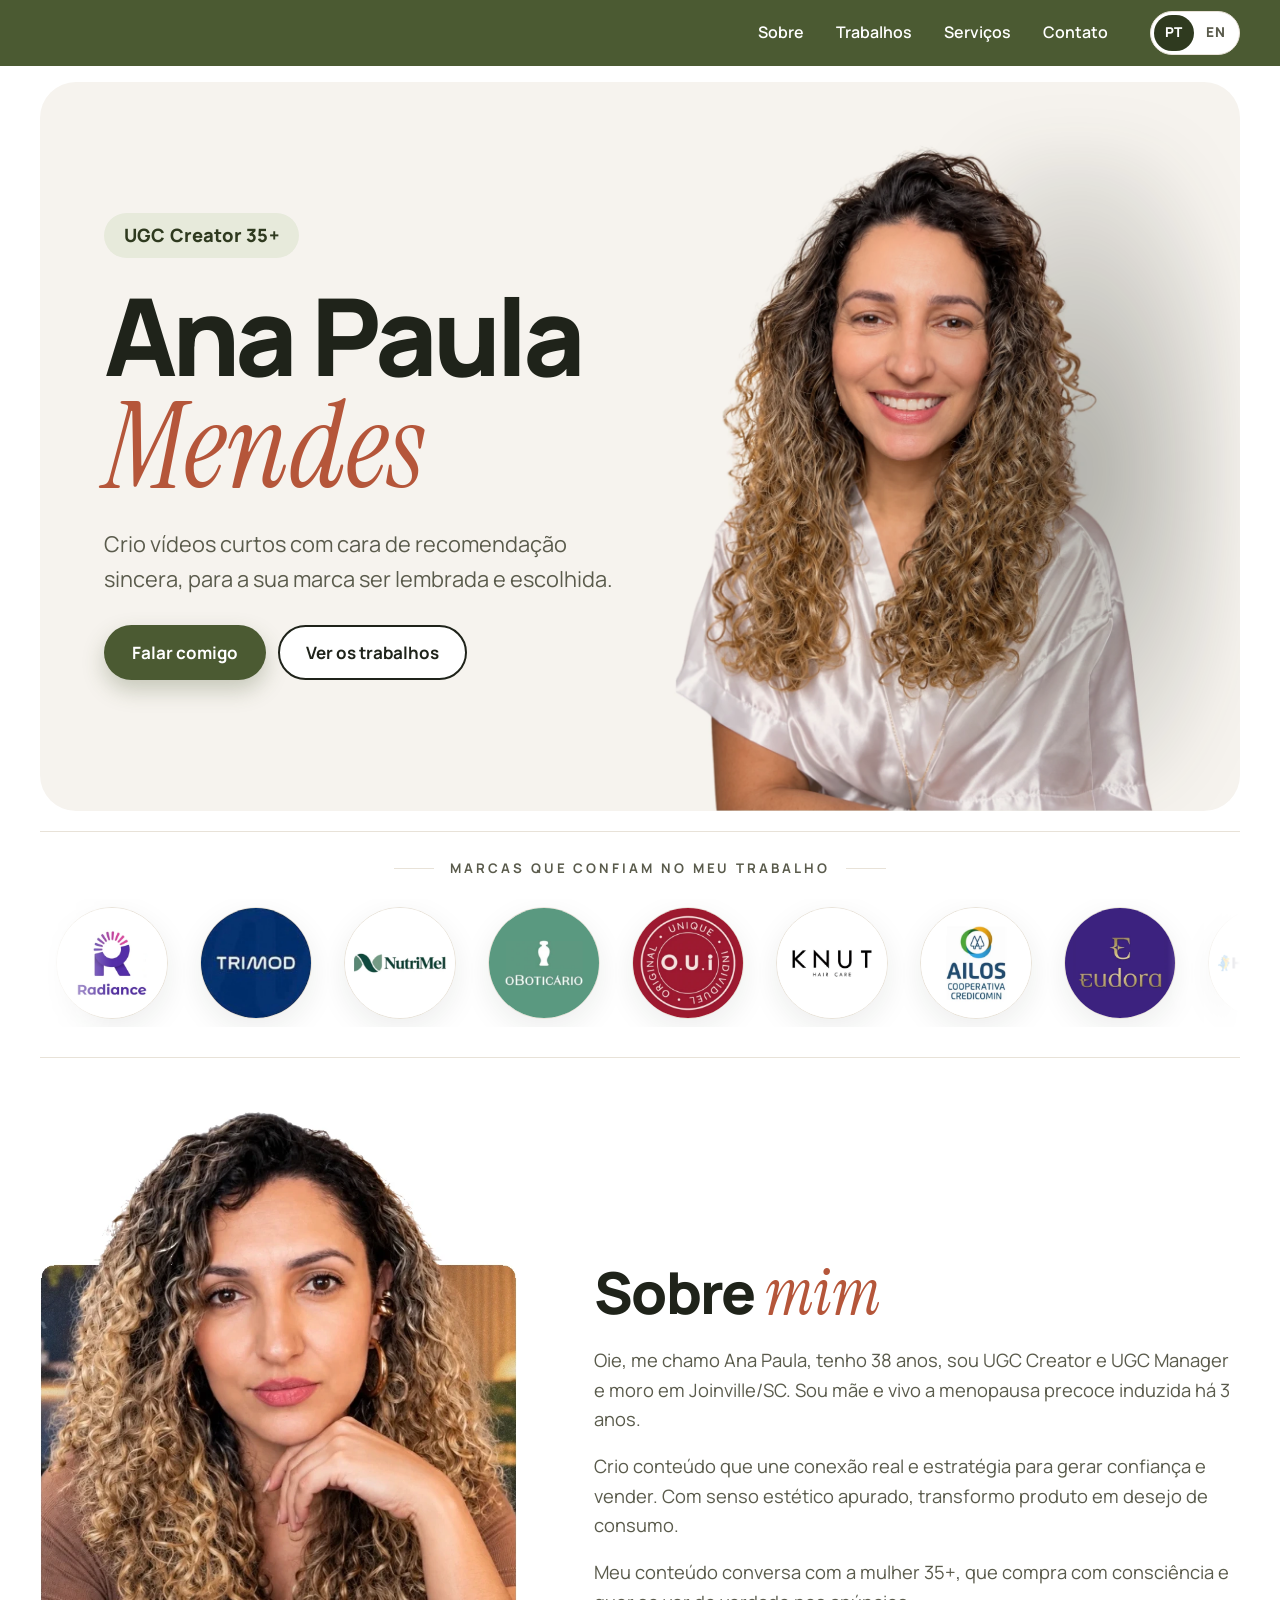
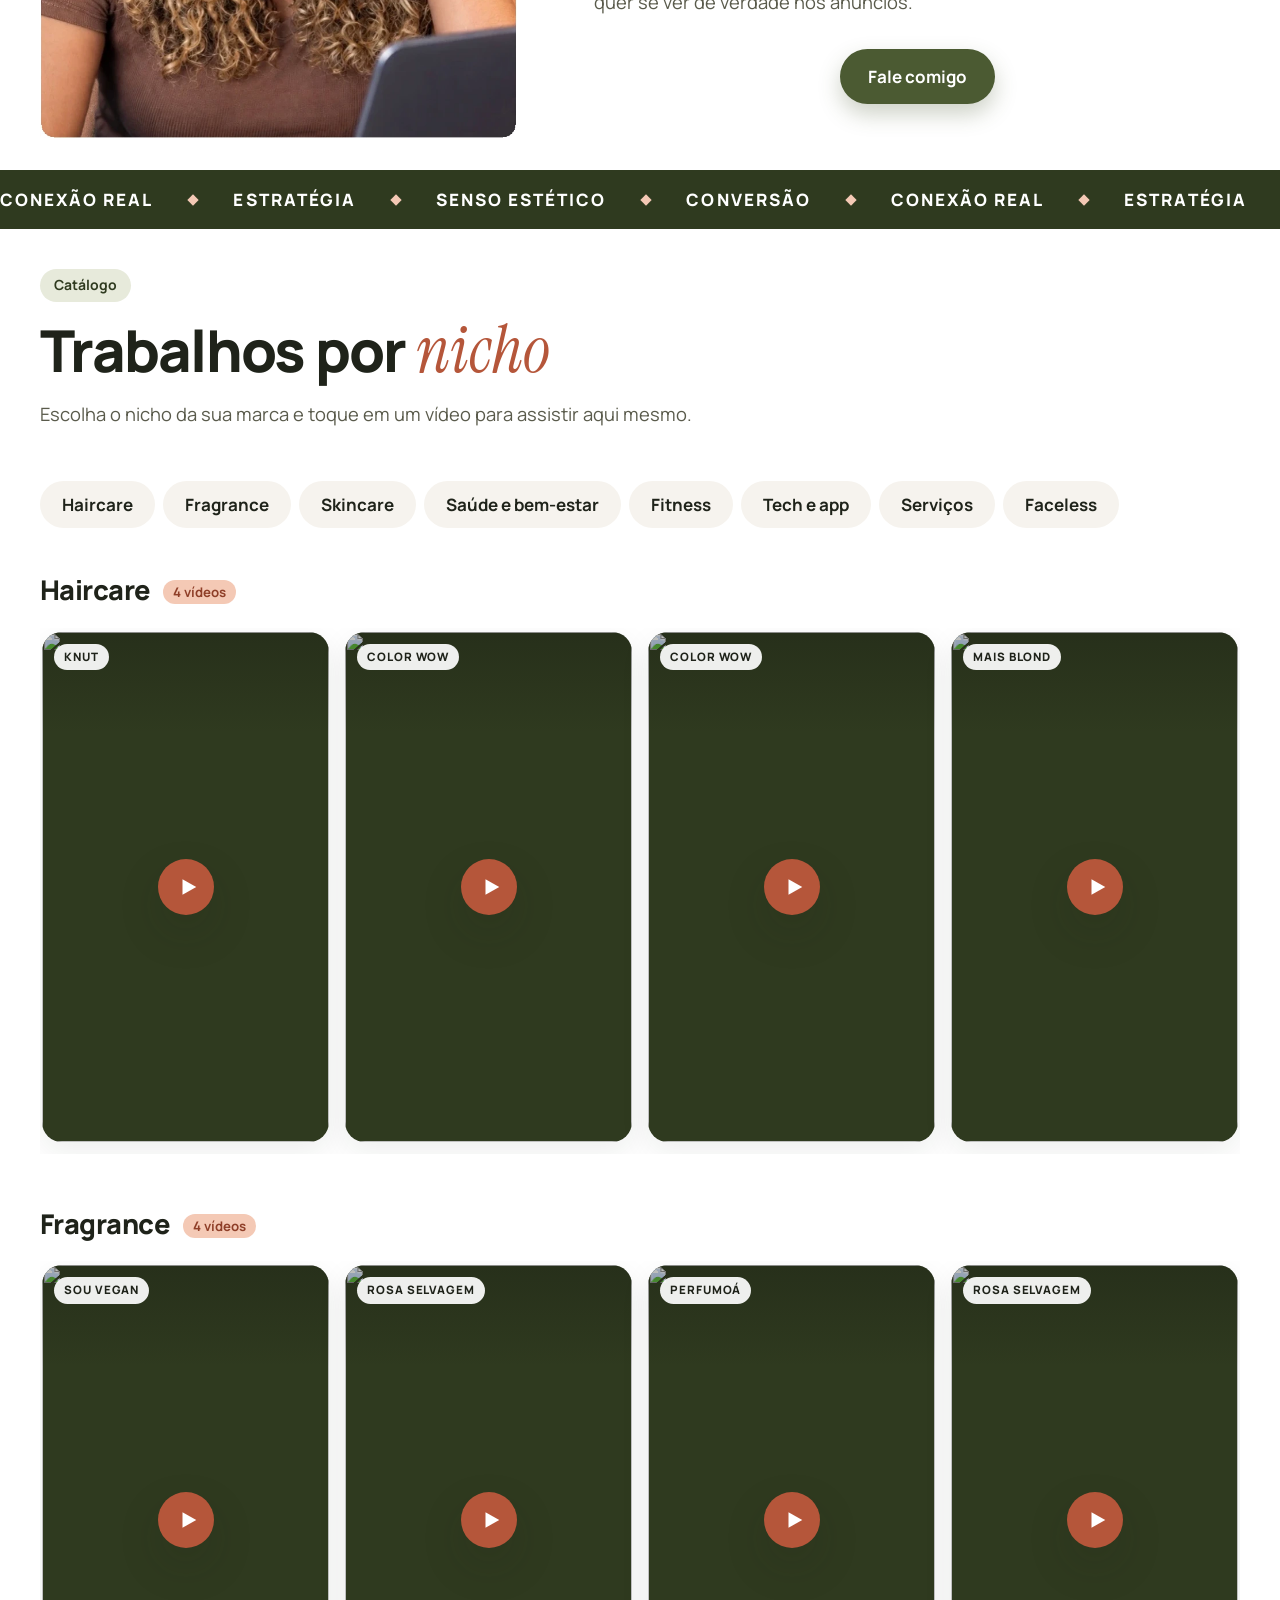
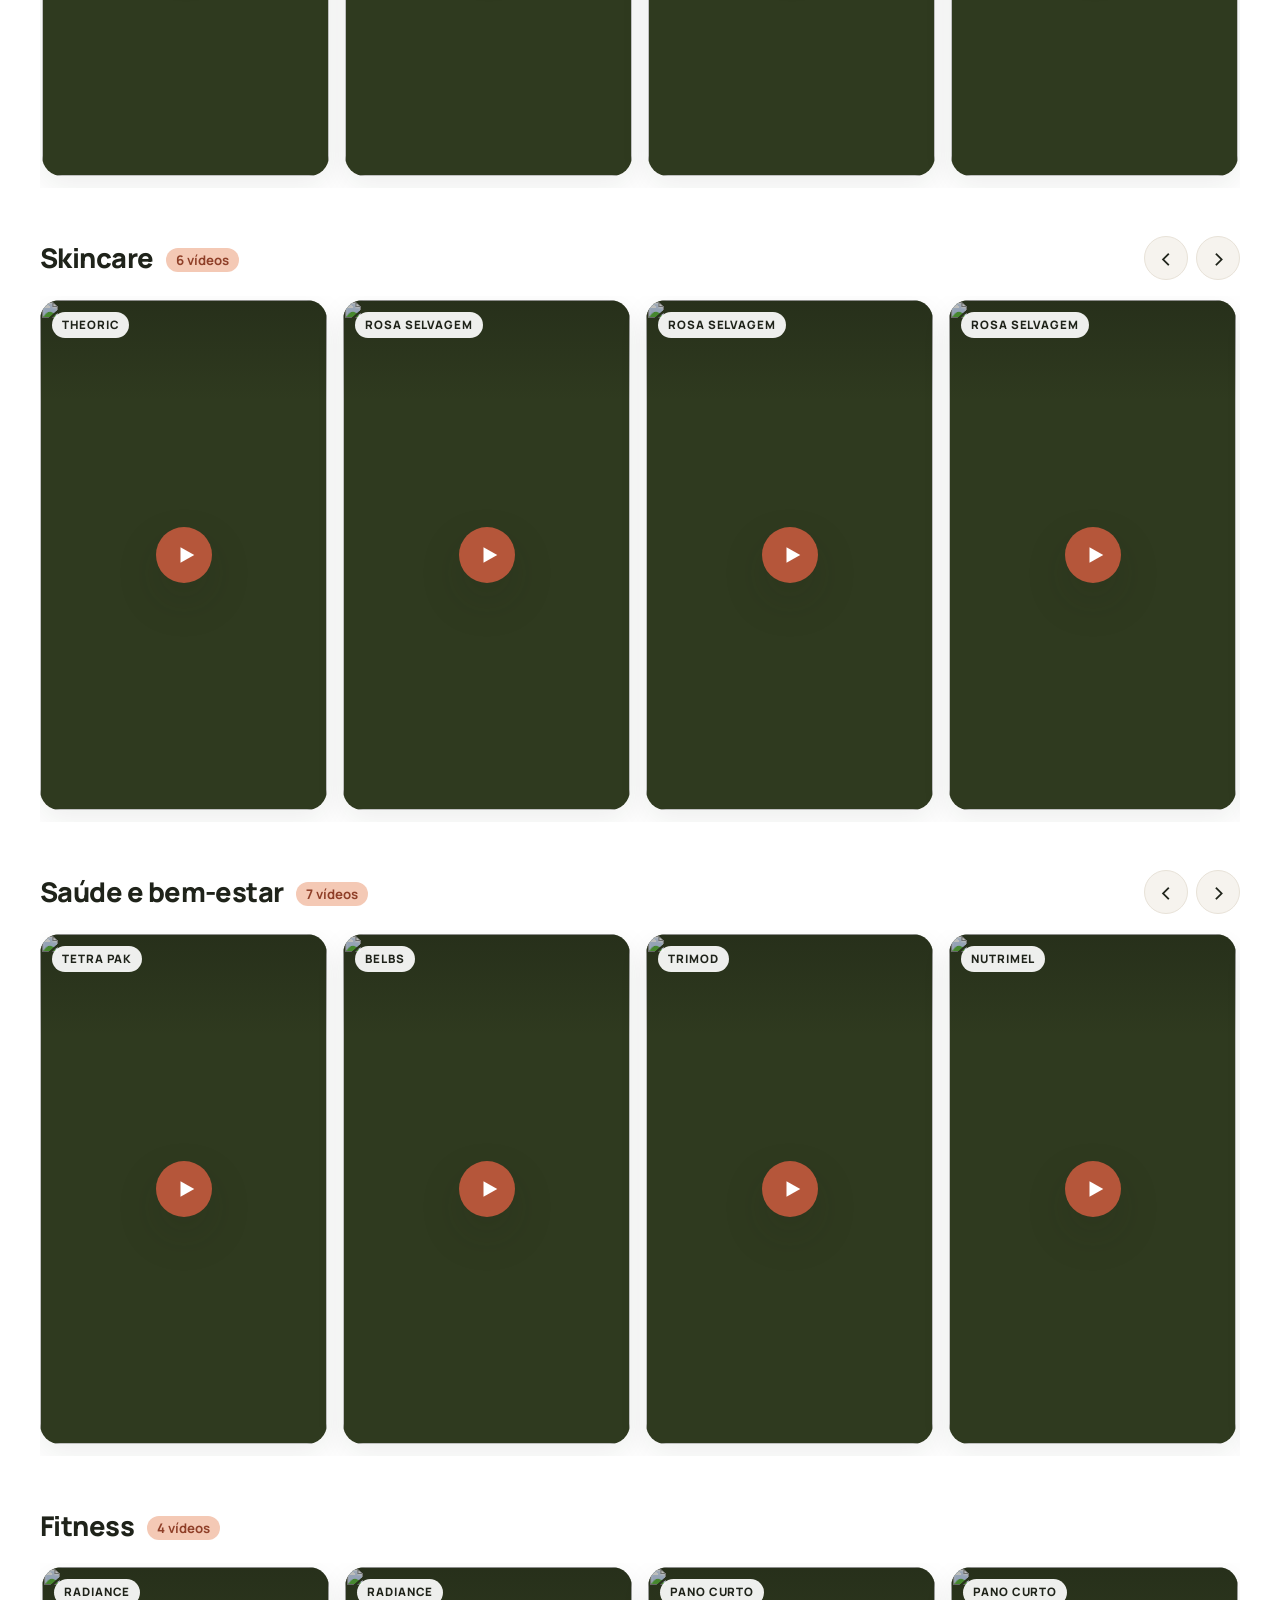
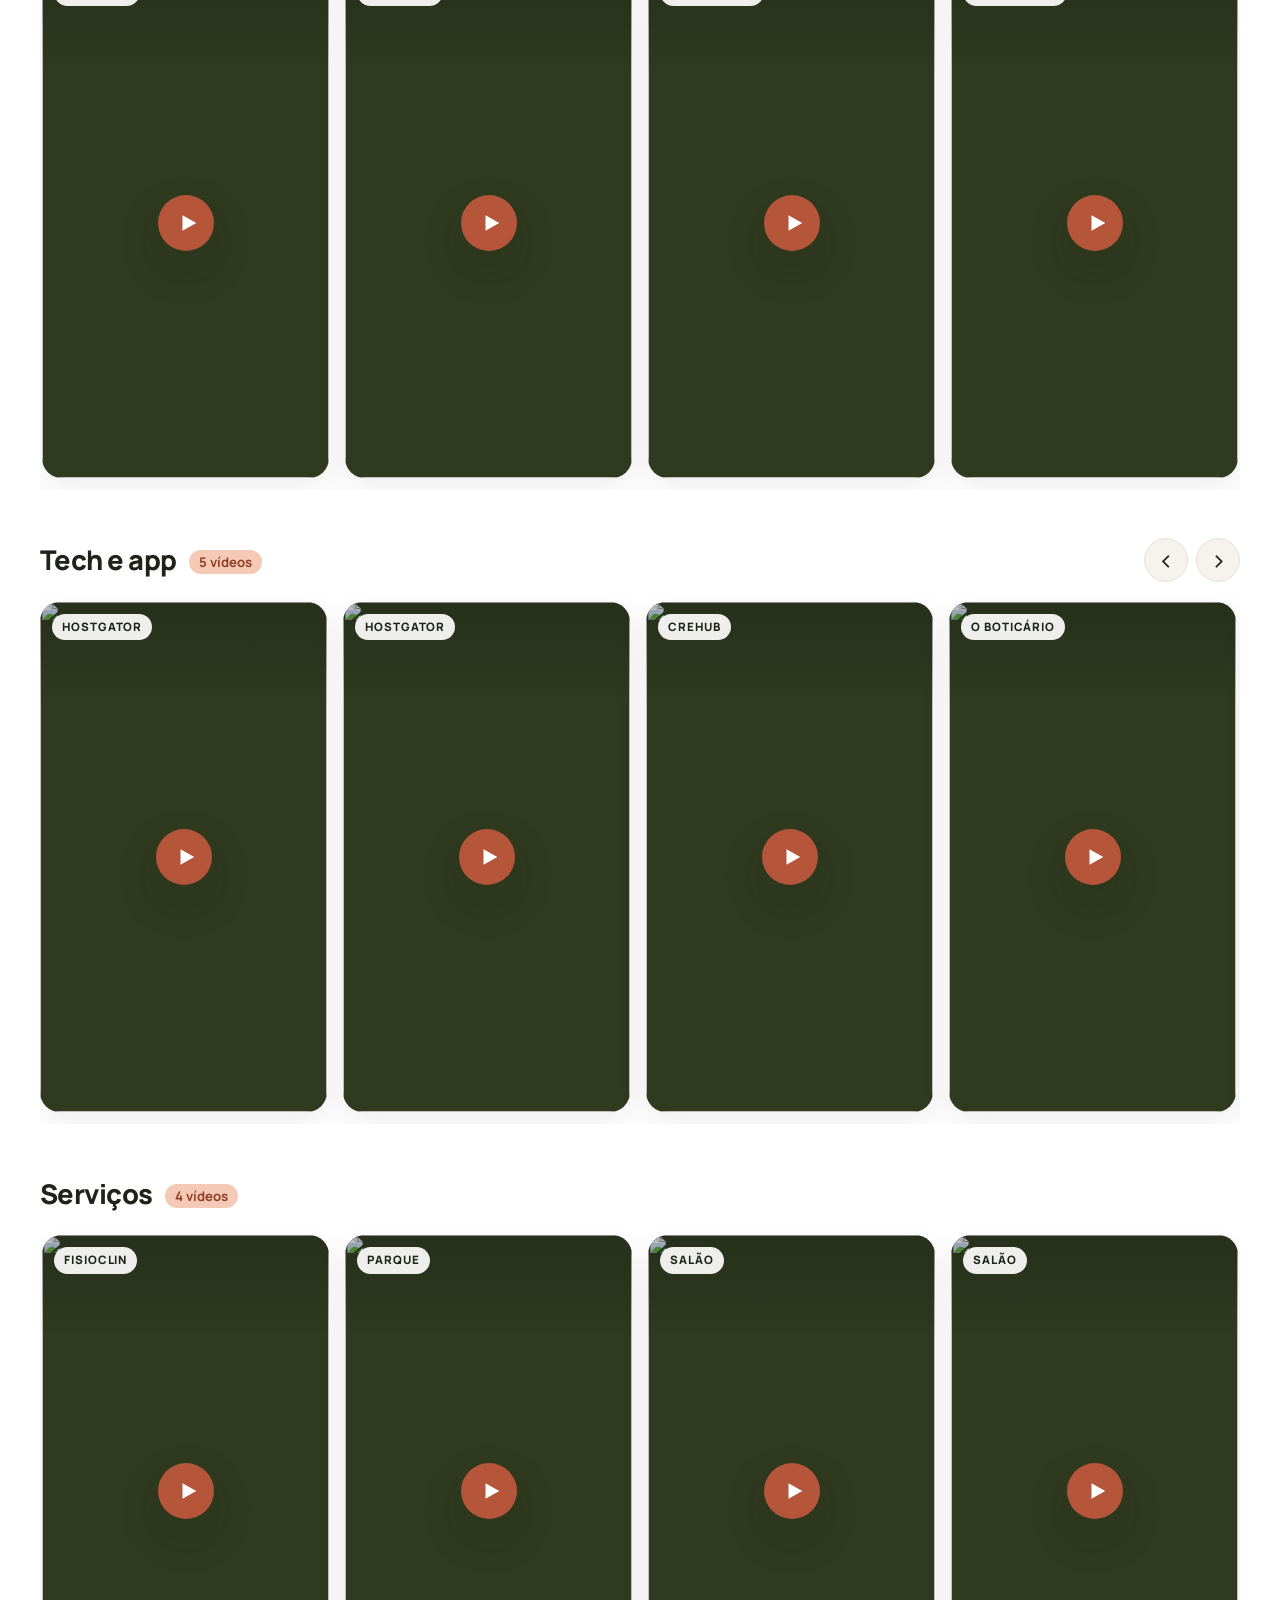
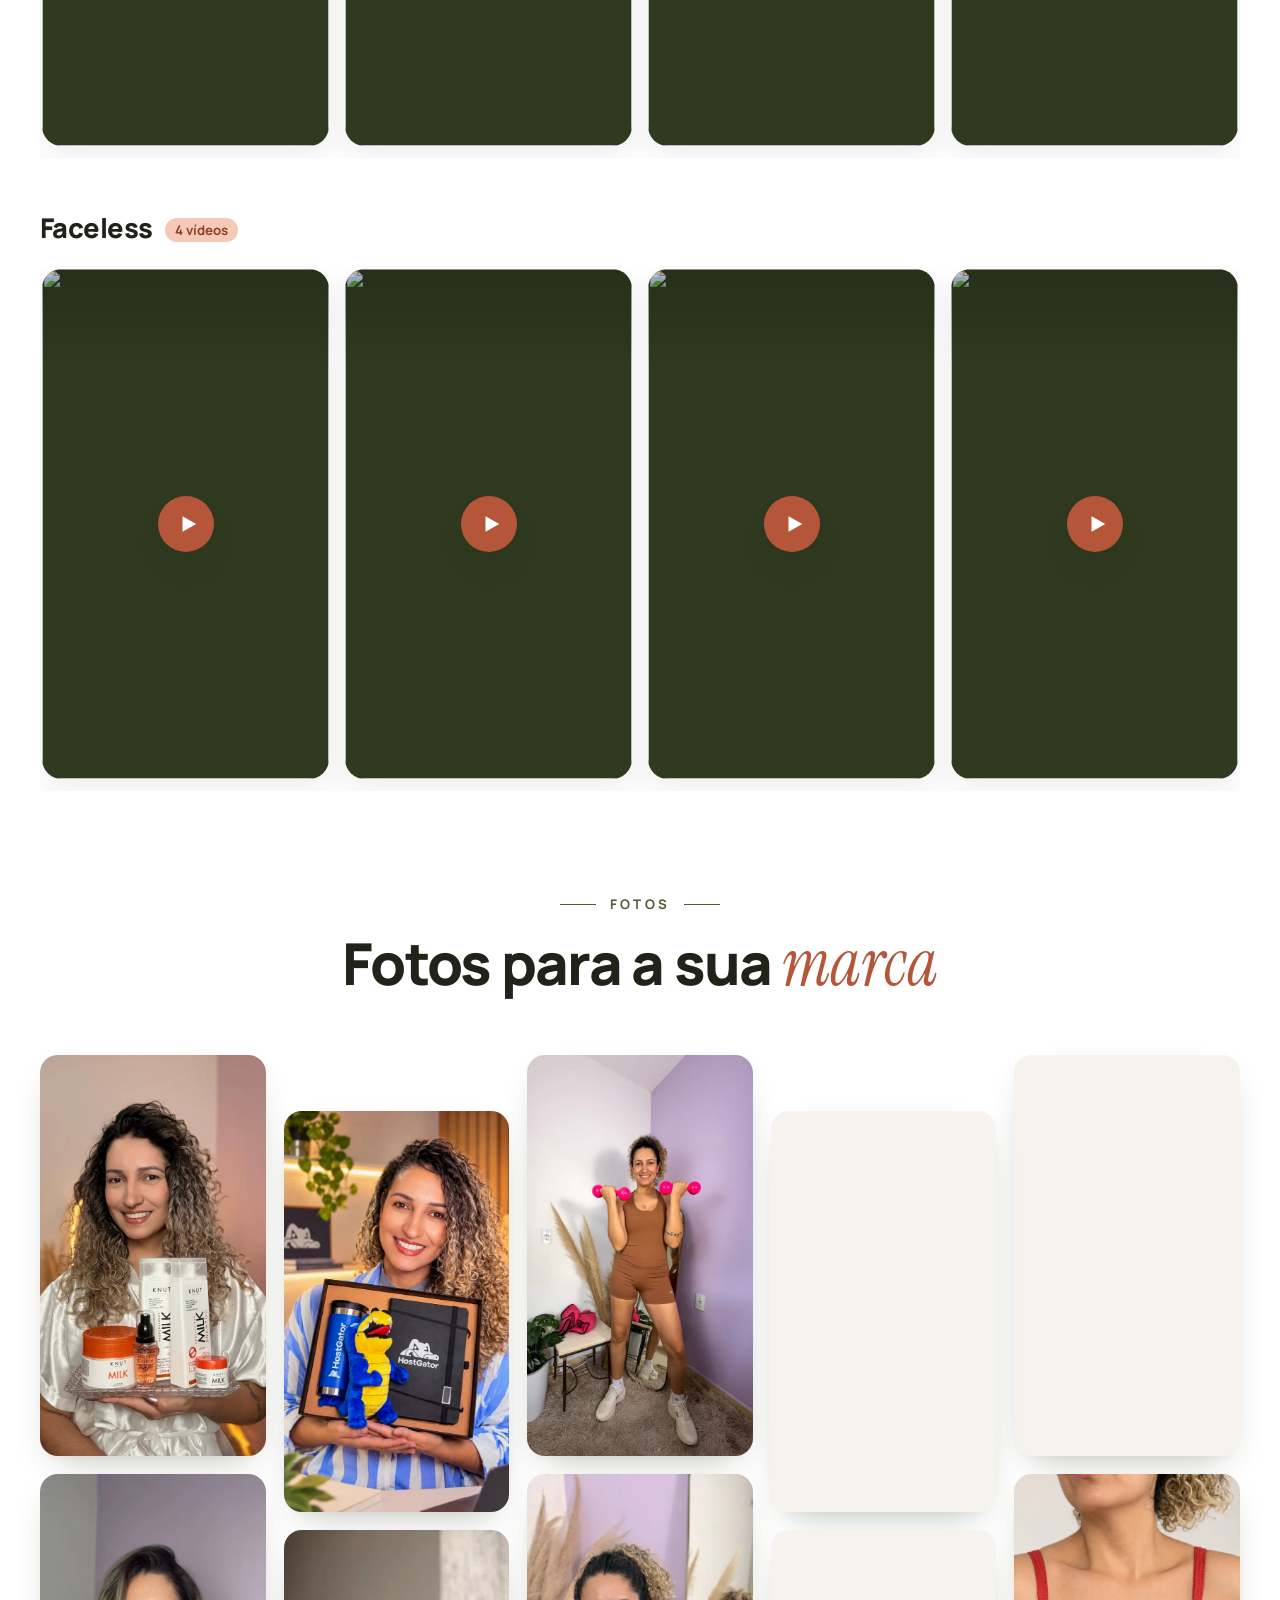
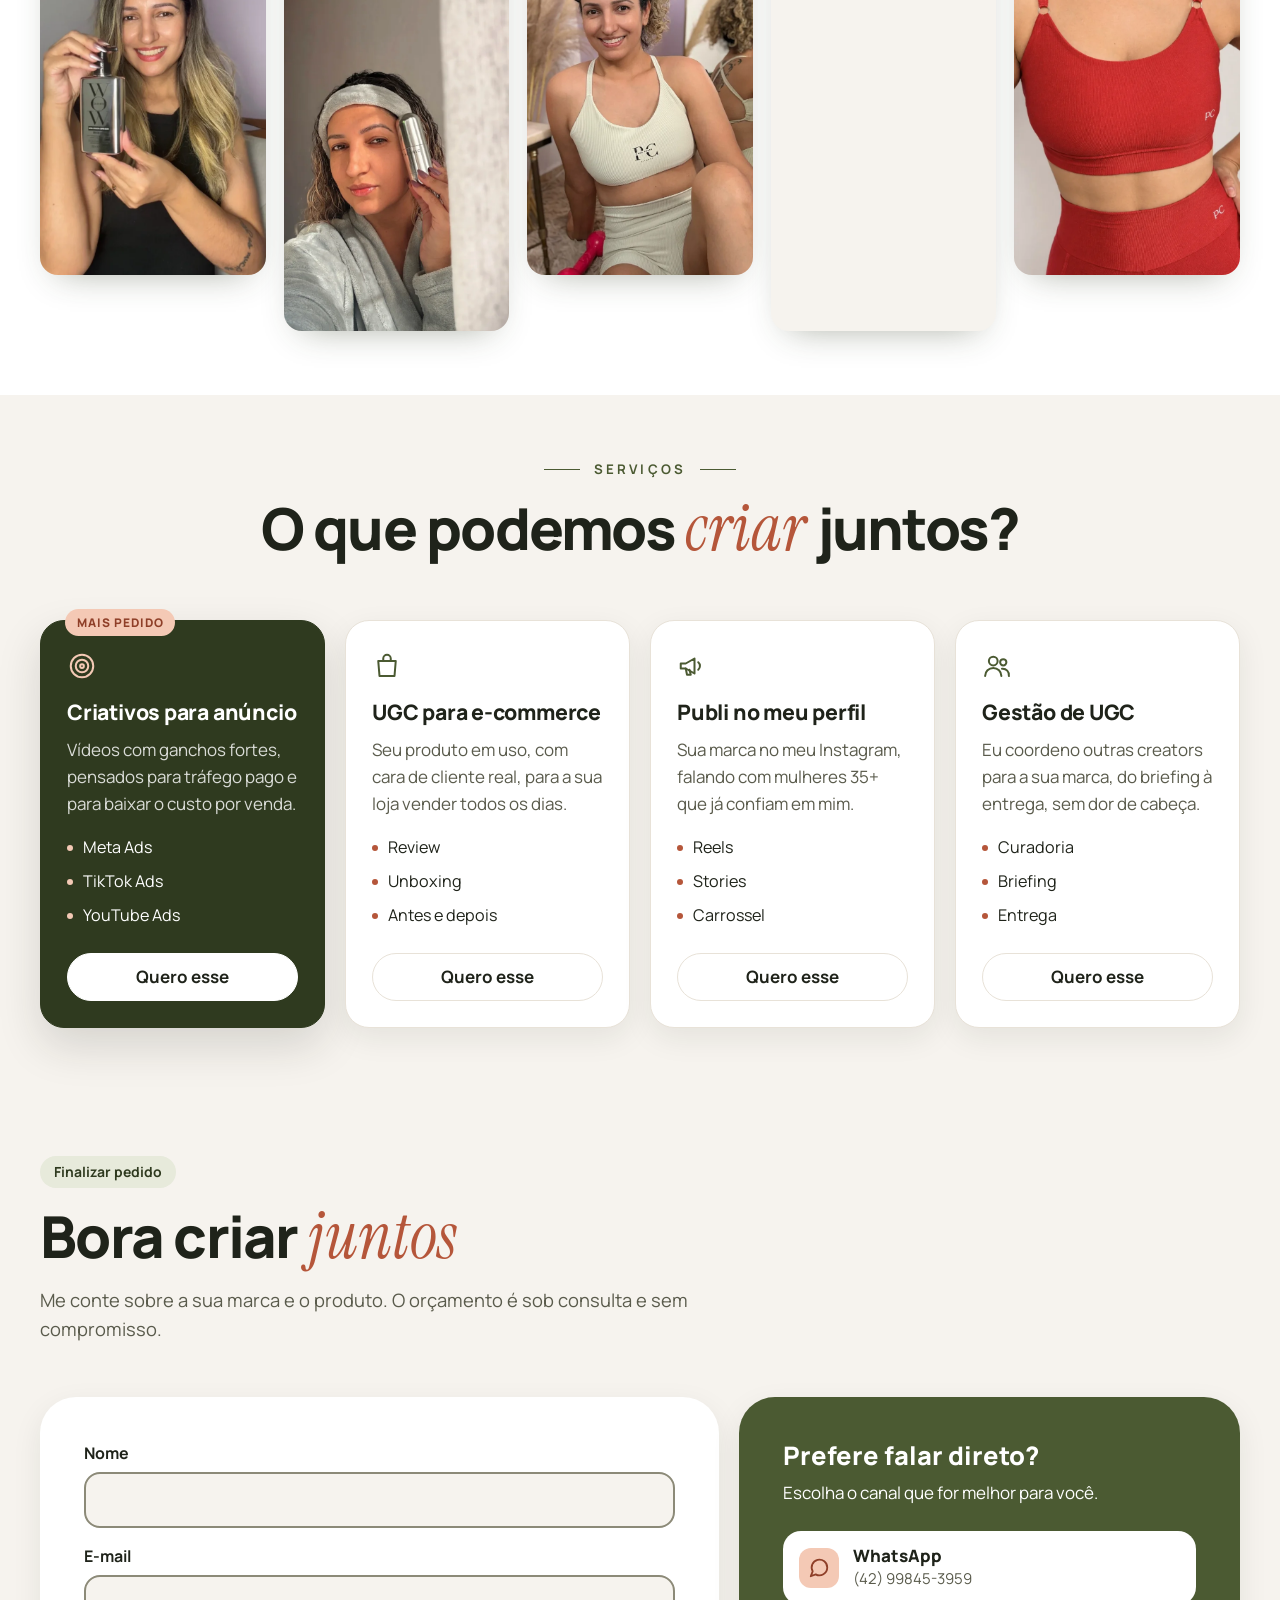
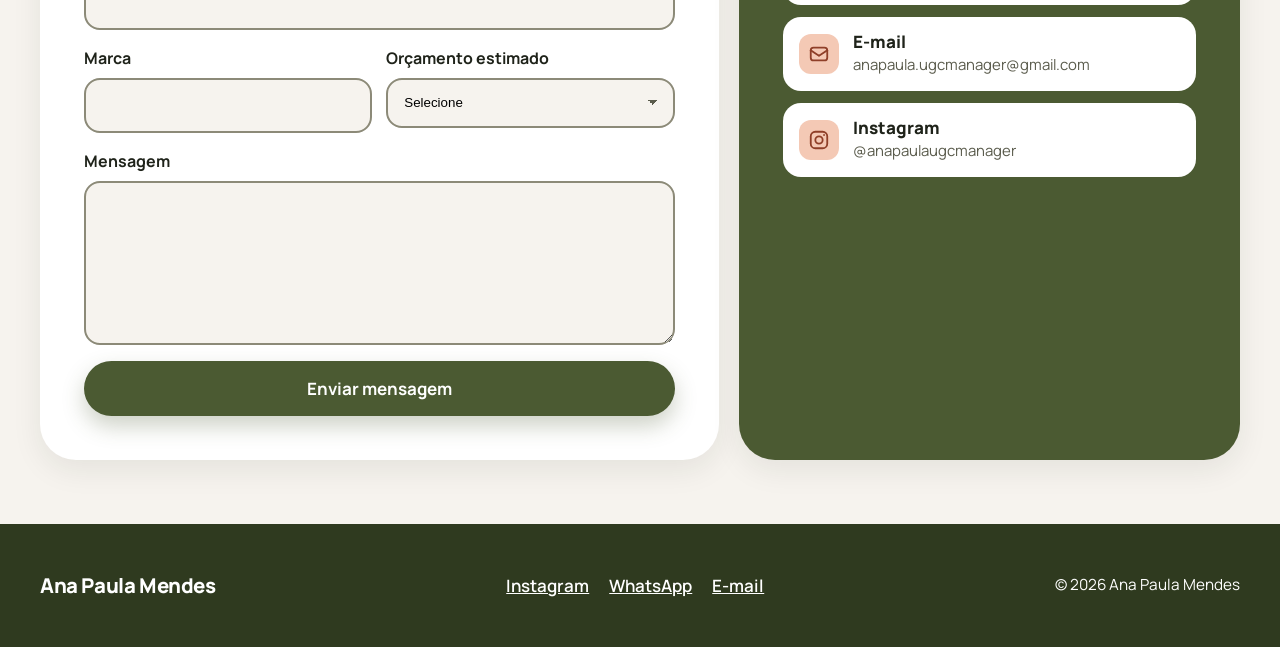
==== index.html @ ffed0b27 "Selo da capa, letras e logos maiores" ====
<!doctype html>
<html lang="pt-BR">
<head>
<meta charset="utf-8">
<!-- Largura fixa de 1280px: no celular o site aparece igual ao computador, só que reduzido (dá para ampliar com os dedos). -->
<meta name="viewport" content="width=1280">
<title>Ana Paula Mendes | Portfólio UGC</title>
<meta name="description" content="Portfólio UGC de Ana Paula Mendes: vídeos curtos com roteiro aprovado e entrega em até 72 horas úteis para beleza, comida, casa e decoração, fitness e tech.">
<meta name="theme-color" content="#4b5a32">
<link rel="icon" href="data:image/svg+xml,%3Csvg xmlns='http://www.w3.org/2000/svg' viewBox='0 0 32 32'%3E%3Crect width='32' height='32' rx='10' fill='%234b5a32'/%3E%3Cpath d='M12 9.5v13l11-6.5z' fill='%23f4c9b5'/%3E%3C/svg%3E">
<link rel="preconnect" href="https://fonts.googleapis.com">
<link rel="preconnect" href="https://fonts.gstatic.com" crossorigin>
<link href="https://fonts.googleapis.com/css2?family=Instrument+Serif:ital@1&family=Manrope:wght@400;500;600;700;800&display=swap" rel="stylesheet">

<style>
  :root {
    /* Paleta: verde musgo escuro + terracota */
    --branco: #ffffff;
    --gelo: #f6f3ee;
    --verde: #4b5a32;
    --verde-escuro: #2f3a1f;
    --verde-claro: #e7eadb;
    --terracota: #b5563a;
    --terracota-escuro: #8f3f28;
    --terracota-claro: #f4c9b5;
    --tinta: #1f231a;
    --suave: #5a5b4c;
    --linha: #e8e2d8;
    --sombra: 0 10px 30px rgba(31, 35, 26, .08);
    --sombra-forte: 0 18px 44px rgba(31, 35, 26, .15);
    --raio: 24px;
    --raio-grande: 36px;
    --largura: 1200px;
    --respiro: clamp(40px, 5vw, 64px);
  }

  *, *::before, *::after { box-sizing: border-box; }
  /* Base um pouco maior: todos os textos crescem juntos, na mesma proporção */
  html { -webkit-text-size-adjust: 100%; font-size: 106.25%; }
  body {
    margin: 0;
    background: var(--branco);
    color: var(--tinta);
    font-family: "Manrope", system-ui, -apple-system, "Segoe UI", Roboto, sans-serif;
    font-size: 1rem;
    line-height: 1.6;
    overflow-x: clip;
  }
  h1, h2, h3, p, ul, ol, figure, blockquote { margin: 0; }
  ul, ol { padding: 0; list-style: none; }
  a { color: inherit; }
  img { display: block; max-width: 100%; }
  button, input, textarea { font: inherit; color: inherit; }
  [hidden] { display: none !important; }

  :focus-visible { outline: 3px solid var(--verde); outline-offset: 3px; border-radius: 8px; }
  .fundo-verde :focus-visible, .rodape :focus-visible { outline-color: var(--terracota-claro); }

  .so-leitor {
    position: absolute; width: 1px; height: 1px; margin: -1px; padding: 0;
    overflow: hidden; clip: rect(0 0 0 0); white-space: nowrap; border: 0;
  }
  .pular {
    position: fixed; top: 8px; left: 8px; z-index: 100; padding: 10px 18px;
    background: var(--tinta); color: var(--branco); border-radius: 999px; font-weight: 700;
    transform: translateY(-200%);
  }
  .pular:focus { transform: none; }

  .caixa { width: min(100% - 32px, var(--largura)); margin-inline: auto; }
  .secao { padding-block: var(--respiro); scroll-margin-top: 72px; }
  .secao--gelo { background: var(--gelo); }

  /* Palavra de destaque: Instrument Serif itálico */
  .destaque {
    font-family: "Instrument Serif", Georgia, serif;
    font-style: italic; font-weight: 400;
    font-size: 1.12em; letter-spacing: 0;
    color: var(--terracota);
  }

  .selo-secao {
    display: inline-block; padding: 5px 14px; margin-bottom: 14px;
    background: var(--verde-claro); color: var(--verde-escuro);
    border-radius: 999px; font-size: .82rem; font-weight: 700;
  }
  /* Selo da capa (UGC Creator 35+) maior, para ler de longe */
  .capa-texto .selo-secao { padding: 8px 20px; margin-bottom: 18px; font-size: 1.08rem; font-weight: 800; letter-spacing: .01em; }
  .titulo-secao {
    font-size: clamp(2.1rem, 5vw, 3.4rem); line-height: 1.08;
    font-weight: 800; letter-spacing: -.03em;
  }
  .cabeca-secao { max-width: 680px; margin-bottom: clamp(32px, 5vw, 52px); }
  .cabeca-secao p { margin-top: 14px; color: var(--suave); font-size: 1.08rem; }

  /* Botões */
  .botao {
    display: inline-flex; align-items: center; justify-content: center; gap: 8px;
    min-height: 50px; padding: 12px 26px;
    border: 2px solid transparent; border-radius: 999px;
    font-weight: 700; text-decoration: none; cursor: pointer;
    transition: transform .2s ease, box-shadow .2s ease, background-color .2s ease;
  }
  .botao:hover { transform: translateY(-2px); }
  .botao--verde { background: var(--verde); color: var(--branco); box-shadow: 0 10px 22px rgba(75, 90, 50, .28); }
  .botao--verde:hover { background: var(--verde-escuro); }
  .botao--contorno { background: var(--branco); border-color: var(--tinta); }
  .botao--terracota { background: var(--terracota); color: var(--branco); }

  /* Menu fixo, em verde */
  .topo {
    position: sticky; top: 0; z-index: 50;
    background: var(--verde); color: var(--branco);
  }
  .topo :focus-visible { outline-color: var(--terracota-claro); }
  .topo-linha { display: flex; align-items: center; justify-content: flex-end; gap: 16px; min-height: 66px; }
  .marca-nome { font-weight: 800; font-size: 1.12rem; letter-spacing: -.02em; text-decoration: none; }
  .menu-lista { display: flex; align-items: center; gap: 4px; }
  .menu-lista a {
    display: block; padding: 8px 14px; border-radius: 999px;
    font-size: .94rem; font-weight: 600; text-decoration: none;
    transition: background-color .2s ease;
  }
  .menu-lista a:hover { background: rgba(255, 255, 255, .16); }
  .menu-botao {
    display: none; width: 46px; height: 46px; padding: 0; place-items: center;
    background: rgba(255, 255, 255, .16); border: 0; border-radius: 14px; cursor: pointer;
  }
  .menu-botao span, .menu-botao span::before, .menu-botao span::after {
    display: block; width: 20px; height: 2px; background: var(--branco); border-radius: 2px;
    transition: transform .2s ease, background-color .2s ease;
  }
  .menu-botao span { position: relative; }
  .menu-botao span::before, .menu-botao span::after { content: ""; position: absolute; left: 0; }
  .menu-botao span::before { top: -6px; }
  .menu-botao span::after { top: 6px; }
  .menu-botao[aria-expanded="true"] span { background: transparent; }
  .menu-botao[aria-expanded="true"] span::before { transform: translateY(6px) rotate(45deg); }
  .menu-botao[aria-expanded="true"] span::after { transform: translateY(-6px) rotate(-45deg); }

  /* 1. Capa */
  .capa { padding-top: 16px; }
  .capa-painel {
    display: grid; grid-template-columns: 1fr 1fr;
    grid-template-areas: "texto foto";
    gap: 32px clamp(24px, 3vw, 40px);
    /* Sem borda embaixo: a capa termina junto com a foto */
    padding: clamp(20px, 3vw, 36px) clamp(24px, 5vw, 64px) 0;
    background: var(--gelo); border-radius: var(--raio-grande); overflow: hidden;
  }
  .capa-texto { grid-area: texto; min-width: 0; align-self: center; padding-bottom: clamp(20px, 3vw, 36px); }
  .capa-nome {
    margin-top: 6px;
    font-size: clamp(3rem, 8.4vw, 6.4rem); line-height: .98;
    font-weight: 800; letter-spacing: -.045em;
  }
  .capa-frase { max-width: 33em; margin-top: 22px; font-size: clamp(1.08rem, 1.7vw, 1.28rem); color: var(--suave); }
  .capa-botoes { display: flex; flex-wrap: wrap; gap: 12px; margin-top: 28px; }
  .capa-foto { grid-area: foto; position: relative; width: 100%; max-width: 620px; justify-self: end; align-self: end; }
  .capa-numeros { grid-area: numeros; display: grid; grid-template-columns: repeat(2, minmax(0, 1fr)); max-width: 420px; gap: 12px; align-self: start; margin-bottom: clamp(24px, 4vw, 48px); }
  .numero-mini { padding: 16px; background: var(--branco); border-radius: 20px; box-shadow: var(--sombra); }
  .numero-mini strong { display: block; font-size: clamp(1.45rem, 3vw, 2.1rem); font-weight: 800; line-height: 1.15; letter-spacing: -.03em; color: var(--verde); }
  .numero-mini span.rotulo { display: block; margin-top: 2px; font-size: .84rem; font-weight: 600; line-height: 1.3; color: var(--suave); }


  /* Blocos de foto e vídeo: degradê com legenda do formato */
  .midia { position: relative; display: block; width: 100%; overflow: hidden; border-radius: var(--raio); background: var(--verde-claro); }
  .midia img { width: 100%; height: 100%; object-fit: cover; }
  /* Foto da capa sem moldura: o fundo branco some no fundo da capa
     e uma sombra suave fica atrás, como luz de estúdio */
  /* A foto aparece completa, com folga acima do cabelo e nas laterais */
  .midia.capa-foto-real { aspect-ratio: 1080 / 1448; background: transparent; border-radius: 0; overflow: visible; }
  /* Sombra escura e esfumada do lado direito, de cima a baixo */
  .capa-foto-real::before {
    content: ""; position: absolute; top: 4%; bottom: 2%; left: 45%; right: -10%;
    background: radial-gradient(ellipse 55% 60% at 55% 50%, rgba(31, 35, 26, .34), rgba(31, 35, 26, 0) 100%);
    filter: blur(30px);
  }
  .capa-foto-real img {
    position: relative; mix-blend-mode: multiply; object-position: 50% 39.2%;
  }
  .midia--4x5 { aspect-ratio: 4 / 5; }
  .midia--9x16 { aspect-ratio: 9 / 16; }
  .legenda {
    position: absolute; left: 12px; bottom: 12px; max-width: calc(100% - 24px);
    padding: 4px 12px; background: rgba(255, 255, 255, .94); color: var(--tinta);
    border-radius: 999px; font-size: .78rem; font-weight: 700; line-height: 1.4;
  }
  .grad-1 { background: linear-gradient(155deg, #4b5a32, #8f9a6a 55%, #d98b6b); }
  .grad-2 { background: linear-gradient(155deg, #f4c9b5, #f6e3d6 50%, #b9c29a); }
  .grad-3 { background: linear-gradient(155deg, #2f3a1f, #4b5a32 55%, #b9c29a); }
  .grad-4 { background: linear-gradient(155deg, #e7eadb, #b9c29a 55%, #4b5a32); }
  .grad-5 { background: linear-gradient(155deg, #f6e3d6, #d98b6b 55%, #b5563a); }

  /* Faixa de marcas */
  /* Carrossel de logos: anda da direita para a esquerda sem parar */
  .faixa-marcas { margin-top: 20px; padding: 26px 0 30px; border-block: 1px solid var(--linha); }
  .faixa-titulo {
    display: flex; align-items: center; justify-content: center; gap: 16px; margin-bottom: 20px;
    font-size: .78rem; font-weight: 700; letter-spacing: .22em; text-transform: uppercase; color: var(--suave); text-align: center;
  }
  .faixa-titulo::before, .faixa-titulo::after { content: ""; width: 40px; height: 1px; background: var(--linha); flex: none; }
  .faixa-janela { overflow: hidden; padding-block: 8px;
    -webkit-mask-image: linear-gradient(90deg, transparent, #000 6%, #000 94%, transparent);
    mask-image: linear-gradient(90deg, transparent, #000 6%, #000 94%, transparent); }
  .faixa-trilho { display: flex; width: max-content; animation: desliza 60s linear infinite; }
  .faixa-marcas:hover .faixa-trilho { animation-play-state: paused; }
  .faixa-trilho ul { display: flex; flex-shrink: 0; }
  .faixa-trilho li { flex: none; padding-inline: 16px; }
  .logo-marca {
    display: block; width: 112px; height: 112px; border-radius: 50%; overflow: hidden;
    background: var(--branco); border: 1px solid var(--linha); box-shadow: var(--sombra);
  }
  .logo-marca img { width: 100%; height: 100%; object-fit: cover; }
  @keyframes desliza { to { transform: translateX(-33.3333%); } }

  /* 2. Sobre */
  .sobre-grade { display: grid; grid-template-columns: .85fr 1.15fr; gap: clamp(32px, 6vw, 80px); align-items: center; }
  #sobre.secao { padding-block: clamp(32px, 4vw, 56px) 32px; }
  #trabalhos.secao { padding-top: 40px; }

  /* Tira de frases entre o Sobre mim e o Catálogo (mesmo movimento das logos) */
  .tira { background: var(--verde-escuro); color: var(--branco); overflow: hidden; padding: 16px 0; }
  .tira-trilho { display: flex; width: max-content; animation: desliza 40s linear infinite; }
  .tira-trilho ul { display: flex; flex-shrink: 0; list-style: none; margin: 0; padding: 0; }
  .tira-trilho li {
    display: flex; align-items: center; gap: 36px; padding-right: 36px; white-space: nowrap;
    font-size: 1rem; font-weight: 800; letter-spacing: .12em; text-transform: uppercase;
  }
  .tira-trilho li::after { content: ""; width: 8px; height: 8px; background: var(--terracota-claro); transform: rotate(45deg); flex: none; }
  .sobre-foto img { display: block; width: 100%; height: auto; mix-blend-mode: multiply; }
  /* O texto desce para ficar no meio da foto (sem contar a cabeça que sai da moldura) */
  .sobre-texto { margin-top: clamp(40px, 9vw, 120px); }
  .sobre-botao { display: flex; width: fit-content; margin: 32px auto 0; }
  .sobre-texto p { margin-top: 18px; font-size: 1.08rem; color: var(--suave); }
  .promessas { display: grid; gap: 12px; margin-top: 28px; }
  .promessas li {
    display: flex; align-items: center; gap: 14px; padding: 14px 18px;
    background: var(--gelo); border-radius: 18px; font-weight: 700;
  }
  .promessas svg { flex: none; width: 28px; height: 28px; padding: 6px; background: var(--verde); border-radius: 50%; fill: none; stroke: var(--branco); stroke-width: 3; stroke-linecap: round; stroke-linejoin: round; }
  .sobre-texto .assinatura { margin-top: 24px; font-family: "Instrument Serif", Georgia, serif; font-style: italic; font-size: 2.2rem; line-height: 1.2; color: var(--verde); }

  /* 3. Destaques */
  .destaques-grade { display: grid; grid-template-columns: repeat(3, minmax(0, 1fr)); gap: clamp(16px, 2.4vw, 28px); }
  .destaque-card {
    display: block; height: 100%; padding: 12px 12px 22px; text-decoration: none;
    background: var(--branco); border-radius: 30px; box-shadow: var(--sombra);
    transition: transform .25s ease, box-shadow .25s ease;
  }
  .destaque-card:hover { transform: translateY(-5px); box-shadow: var(--sombra-forte); }
  .destaque-card:focus-visible { border-radius: 30px; }
  .play {
    position: absolute; top: 50%; left: 50%; width: 76px; height: 76px; margin: -38px 0 0 -38px;
    display: grid; place-items: center; background: var(--branco); border-radius: 50%;
    box-shadow: var(--sombra-forte); transition: transform .25s ease;
  }
  .play svg { width: 28px; height: 28px; margin-left: 4px; fill: var(--verde); }
  .destaque-card:hover .play { transform: scale(1.1); }
  .destaque-info { padding: 18px 10px 0; }
  .destaque-numero { display: block; font-size: clamp(2.2rem, 4vw, 3rem); font-weight: 800; line-height: 1.05; letter-spacing: -.04em; color: var(--verde); }
  .destaque-rotulo { display: inline-block; margin-top: 8px; padding: 2px 12px; background: var(--terracota-claro); color: var(--terracota-escuro); border-radius: 999px; font-size: .82rem; font-weight: 700; }
  .destaque-card h3 { margin-top: 14px; font-size: 1.22rem; font-weight: 800; line-height: 1.25; letter-spacing: -.01em; }
  .destaque-card p { margin-top: 6px; font-size: .95rem; color: var(--suave); }

  /* 4. Trabalhos */
  .filtros { display: flex; flex-wrap: wrap; gap: 8px; margin-bottom: 14px; }
  .filtro {
    min-height: 44px; padding: 8px 20px;
    background: var(--gelo); border: 2px solid transparent; border-radius: 999px;
    font-weight: 700; cursor: pointer; transition: background-color .2s ease;
  }
  .filtro:hover { background: var(--verde-claro); }
  .filtro[aria-pressed="true"] { background: var(--verde); color: var(--branco); }
  a.filtro { display: inline-flex; align-items: center; text-decoration: none; }

  /* Botão de idioma PT / EN no cabeçalho */
  .idioma { display: flex; flex: none; gap: 2px; margin-left: 12px; padding: 3px; border: 1px solid var(--linha); border-radius: 999px; background: var(--branco); }
  .idioma button {
    min-width: 40px; height: 36px; padding: 0 10px; border: 0; border-radius: 999px;
    background: transparent; color: var(--suave); font-size: .8rem; font-weight: 800; letter-spacing: .04em; cursor: pointer;
  }
  .idioma button[aria-pressed="true"] { background: var(--verde-escuro); color: var(--branco); }

  /* Serviços: "O que podemos criar juntos?" */
  .cabeca-centro { max-width: 760px; margin: 0 auto clamp(36px, 5vw, 56px); text-align: center; }
  .eyebrow-linhas {
    display: flex; align-items: center; justify-content: center; gap: 14px; margin-bottom: 14px;
    font-size: .78rem; font-weight: 700; letter-spacing: .24em; text-transform: uppercase; color: var(--verde);
  }
  .eyebrow-linhas::before, .eyebrow-linhas::after { content: ""; width: 36px; height: 1px; background: currentColor; }
  /* Colagem de fotos: 5 colunas, a 2ª e a 4ª descem um pouco */
  #fotos.secao { padding-top: clamp(24px, 3vw, 40px); }
  .colagem { list-style: none; margin: 0; padding: 0 0 56px; display: grid; grid-template-columns: repeat(5, minmax(0, 1fr)); gap: 18px; }
  .foto-item { margin: 0; border-radius: 18px; overflow: hidden; background: var(--gelo); box-shadow: 0 14px 34px -18px rgba(47, 58, 31, .45); }
  .foto-item img { display: block; width: 100%; aspect-ratio: 9 / 16; height: auto; object-fit: cover; transition: transform .6s ease; }
  .foto-item:hover img { transform: scale(1.04); }
  .colagem .foto-item:nth-child(5n+2), .colagem .foto-item:nth-child(5n+4) { translate: 0 56px; }
  @media (prefers-reduced-motion: reduce) { .foto-item img { transition: none; } .foto-item:hover img { transform: none; } }
  .planos { display: grid; grid-template-columns: repeat(4, minmax(0, 1fr)); gap: 20px; align-items: stretch; }
  .plano {
    position: relative; display: flex; flex-direction: column; padding: 30px 26px 26px;
    background: var(--branco); border: 1px solid var(--linha); border-radius: var(--raio); box-shadow: var(--sombra);
  }
  .plano-selo {
    position: absolute; top: -12px; left: 24px; padding: 4px 12px;
    background: var(--terracota-claro); color: var(--terracota-escuro); border-radius: 999px;
    font-size: .7rem; font-weight: 800; letter-spacing: .08em; text-transform: uppercase;
  }
  .plano-icone { width: 30px; height: 30px; fill: none; stroke: var(--verde); stroke-width: 1.6; stroke-linecap: round; stroke-linejoin: round; }
  .plano h3 { margin-top: 18px; font-size: 1.25rem; font-weight: 800; line-height: 1.25; letter-spacing: -.01em; }
  .plano > p { margin-top: 10px; color: var(--suave); }
  .plano-itens { margin: 18px 0 24px; display: grid; gap: 8px; }
  .plano-itens li { position: relative; padding-left: 16px; font-size: .95rem; }
  .plano-itens li::before { content: ""; position: absolute; left: 0; top: .6em; width: 6px; height: 6px; border-radius: 50%; background: var(--terracota); }
  .plano-botao {
    margin-top: auto; display: flex; align-items: center; justify-content: center; min-height: 48px;
    border: 1px solid var(--linha); border-radius: 999px; color: var(--tinta); font-weight: 700; text-decoration: none;
    transition: background-color .2s ease, border-color .2s ease;
  }
  .plano-botao:hover { background: var(--gelo); border-color: var(--suave); }
  .plano--destaque { background: var(--verde-escuro); border-color: var(--verde-escuro); color: var(--branco); box-shadow: var(--sombra-forte); }
  .plano--destaque .plano-icone { stroke: var(--terracota-claro); }
  .plano--destaque > p { color: rgba(255, 255, 255, .82); }
  .plano--destaque .plano-itens li::before { background: var(--terracota-claro); }
  .plano--destaque .plano-botao { background: var(--branco); border-color: var(--branco); }
  .plano--destaque .plano-botao:hover { background: var(--gelo); }
  .plano--destaque :focus-visible { outline-color: var(--terracota-claro); }
  @media (max-width: 1040px) { .planos { grid-template-columns: repeat(2, minmax(0, 1fr)); row-gap: 28px; } }
  @media (max-width: 620px) { .planos { grid-template-columns: minmax(0, 1fr); } }
  #atalhosNichos { margin-bottom: clamp(28px, 4vw, 40px); }

  /* Blocos de vídeo por nicho */
  .nicho { scroll-margin-top: 80px; }
  .nicho + .nicho { margin-top: clamp(32px, 4vw, 48px); }
  .nicho-topo { display: flex; align-items: center; justify-content: space-between; gap: 12px; margin-bottom: 16px; }
  .nicho h3 { font-size: clamp(1.3rem, 2.4vw, 1.6rem); font-weight: 800; letter-spacing: -.02em; }
  .nicho-qtd { margin-left: 8px; padding: 3px 10px; background: var(--terracota-claro); color: var(--terracota-escuro); border-radius: 999px; font-size: .78rem; font-weight: 700; letter-spacing: 0; vertical-align: middle; }
  .nicho-setas { display: flex; gap: 8px; flex: none; }
  .seta {
    width: 44px; height: 44px; display: grid; place-items: center; padding: 0;
    background: var(--gelo); border: 1px solid var(--linha); border-radius: 50%;
    font-size: 1.6rem; line-height: 1; color: var(--tinta); cursor: pointer; transition: background-color .2s ease;
  }
  .seta:hover { background: var(--verde-claro); }
  .videos-linha {
    /* 4 vídeos ocupam a largura toda; a partir do 5º aparecem as setas */
    --por-linha: 4;
    display: grid; grid-auto-flow: column; grid-auto-columns: calc((100% - (var(--por-linha) - 1) * 16px) / var(--por-linha)); gap: 16px;
    overflow-x: auto; overscroll-behavior-x: contain; scroll-snap-type: x mandatory; padding: 4px 2px 12px;
    scrollbar-width: thin; scrollbar-color: var(--linha) transparent;
  }
  .video-card { scroll-snap-align: start; min-width: 0; }
  .video-frame { position: relative; aspect-ratio: 9 / 16; overflow: hidden; background: var(--verde-escuro); border-radius: 20px; box-shadow: var(--sombra); }
  .video-thumb { position: absolute; inset: 0; width: 100%; height: 100%; object-fit: cover; }
  /* O player é mais alto que o card: o vídeo ocupa o card inteiro e as faixas
     de cima e de baixo, onde o YouTube põe título, canal e logo, ficam cortadas.
     Ele só aparece quando o vídeo já está rodando, e não recebe cliques. */
  /* O player é criado com o dobro do tamanho e reduzido pela metade:
     assim o YouTube entrega o vídeo em qualidade maior. */
  .video-player {
    position: absolute; top: 50%; left: 50%; width: 200%; height: calc(200% + 360px); border: 0;
    transform: translate(-50%, -50%) scale(.5); pointer-events: none;
    opacity: 0; transition: opacity .3s ease;
  }
  .video-frame.rodando .video-player { opacity: 1; }
  .video-capa {
    position: absolute; inset: 0; z-index: 2; pointer-events: none;
    display: flex; flex-direction: column; justify-content: flex-end; padding: 14px;
    background: linear-gradient(180deg, rgba(20, 24, 16, .3) 0%, rgba(20, 24, 16, 0) 20%);
    color: var(--branco);
  }
  .video-destaque {
    position: absolute; bottom: 12px; left: 12px; max-width: calc(100% - 24px);
    padding: 4px 10px; background: var(--terracota); color: #fff;
    border-radius: 999px; font-size: .68rem; font-weight: 800; white-space: nowrap; overflow: hidden; text-overflow: ellipsis;
  }
  .video-selo {
    position: absolute; top: 12px; left: 12px; max-width: calc(100% - 24px);
    padding: 4px 10px; background: rgba(255, 255, 255, .92); color: var(--tinta);
    border-radius: 999px; font-size: .68rem; font-weight: 800; letter-spacing: .08em; text-transform: uppercase;
    white-space: nowrap; overflow: hidden; text-overflow: ellipsis;
  }
  .video-titulo { font-size: clamp(1.05rem, 1.8vw, 1.35rem); font-weight: 800; line-height: 1.15; letter-spacing: -.01em; }
  .video-nicho { margin-top: 3px; font-size: .7rem; font-weight: 700; letter-spacing: .1em; text-transform: uppercase; opacity: .85; }
  .video-play { position: absolute; inset: 0; z-index: 3; width: 100%; height: 100%; padding: 0; border: 0; background: none; cursor: pointer; }
  .video-play .play { width: 56px; height: 56px; margin: -28px 0 0 -28px; background: var(--terracota); transition: transform .25s ease, opacity .25s ease; }
  .video-play .play svg { width: 22px; height: 22px; fill: var(--branco); }
  .video-play:hover .play { transform: scale(1.1); }
  .video-frame.ativo .play { opacity: 0; }
  .video-frame.ativo .video-play:hover .play, .video-frame.com-som .video-play:focus-visible .play { opacity: .9; }
  @media (max-width: 720px) { .videos-linha { --por-linha: 2; } }
  .produtos { display: grid; grid-template-columns: repeat(4, minmax(0, 1fr)); gap: 20px; }
  .produto {
    display: flex; flex-direction: column; padding: 10px;
    background: var(--branco); border: 1px solid var(--linha); border-radius: 26px; box-shadow: var(--sombra);
    transition: transform .25s ease, box-shadow .25s ease;
  }
  .produto:hover { transform: translateY(-4px); box-shadow: var(--sombra-forte); }
  .produto-capa { position: relative; }
  .produto-capa .midia { border-radius: 18px; }
  .estrelas {
    position: absolute; top: 10px; left: 10px; z-index: 1;
    display: flex; gap: 2px; padding: 5px 9px; background: var(--verde-escuro); border-radius: 999px;
  }
  .estrelas svg { width: 13px; height: 13px; fill: var(--terracota-claro); }
  .produto-info { display: flex; flex: 1; flex-direction: column; padding: 14px 8px 8px; }
  .produto h3 { font-size: 1.05rem; font-weight: 800; line-height: 1.3; }
  .produto-meta { margin-top: 4px; font-size: .86rem; color: var(--suave); }
  .produto-rodape { display: flex; flex-wrap: wrap; align-items: center; justify-content: space-between; gap: 8px; margin-top: auto; padding-top: 14px; }
  .etiqueta { padding: 4px 12px; background: var(--terracota); color: var(--branco); border-radius: 999px; font-size: .78rem; font-weight: 800; white-space: nowrap; }
  .contratar {
    display: inline-flex; align-items: center; min-height: 44px; padding: 6px 16px;
    background: var(--verde); color: var(--branco); border-radius: 999px;
    font-size: .88rem; font-weight: 700; text-decoration: none; white-space: nowrap;
    transition: background-color .2s ease;
  }
  .contratar:hover { background: var(--verde-escuro); }

  /* 5. Serviços */
  .servicos { display: grid; grid-template-columns: repeat(3, minmax(0, 1fr)); gap: 20px; }
  .servico { padding: 28px; background: var(--branco); border-radius: var(--raio); box-shadow: var(--sombra); }
  .servico-numero {
    display: inline-grid; place-items: center; width: 48px; height: 48px;
    background: var(--terracota); color: var(--branco); border-radius: 16px; font-weight: 800;
  }
  .servico h3 { margin-top: 18px; font-size: 1.25rem; font-weight: 800; line-height: 1.25; }
  .servico p { margin-top: 8px; color: var(--suave); }

  /* 6. Números e depoimentos */
  .subtitulo { margin: clamp(44px, 6vw, 64px) 0 20px; font-size: 1.35rem; font-weight: 800; letter-spacing: -.01em; }
  .metricas { display: grid; grid-template-columns: repeat(3, minmax(0, 1fr)); gap: 16px; }
  .metrica { padding: 26px 22px; background: var(--gelo); border-radius: var(--raio); }
  .metrica strong { display: block; font-size: clamp(2.3rem, 5vw, 3.6rem); font-weight: 800; line-height: 1; letter-spacing: -.04em; color: var(--verde); }
  .metrica span.rotulo { display: block; margin-top: 8px; font-weight: 600; color: var(--suave); }
  .resultados { display: grid; grid-template-columns: repeat(3, minmax(0, 1fr)); gap: 16px; }
  .resultado { padding: 28px; background: var(--verde); color: var(--branco); border-radius: var(--raio); }
  .resultado strong { display: block; font-size: clamp(2rem, 4vw, 2.8rem); font-weight: 800; line-height: 1.05; letter-spacing: -.03em; color: var(--terracota-claro); }
  .resultado h4 { margin: 12px 0 0; font-size: 1.1rem; font-weight: 800; }
  .resultado p { margin-top: 4px; font-size: .95rem; }
  .depoimentos { display: grid; grid-template-columns: repeat(4, minmax(0, 1fr)); gap: 16px; }
  .depoimento {
    display: flex; flex-direction: column; padding: 24px;
    background: var(--branco); border: 1px solid var(--linha); border-radius: var(--raio); box-shadow: var(--sombra);
  }
  .depoimento blockquote { color: var(--suave); }
  .depoimento figcaption { display: flex; align-items: center; gap: 12px; margin-top: auto; padding-top: 18px; }
  .inicial { flex: none; display: grid; place-items: center; width: 42px; height: 42px; background: var(--verde-claro); color: var(--verde-escuro); border-radius: 50%; font-weight: 800; }
  .depoimento b { display: block; font-weight: 800; line-height: 1.3; }
  .depoimento small { display: block; font-size: .85rem; color: var(--suave); }

  /* 7. Contato */
  .contato-grade { display: grid; grid-template-columns: 1.15fr .85fr; gap: 20px; }
  .contato-form, .contato-canais { padding: clamp(24px, 4vw, 44px); border-radius: var(--raio-grande); box-shadow: var(--sombra); }
  .contato-form { background: var(--branco); }
  .contato-canais { background: var(--verde); color: var(--branco); }
  .contato-canais h3 { font-size: 1.5rem; font-weight: 800; line-height: 1.2; }
  .contato-canais > p { margin-top: 8px; }
  .canais { display: grid; gap: 12px; margin-top: 24px; }
  .canal {
    display: flex; align-items: center; gap: 14px; padding: 14px 16px; min-width: 0;
    background: var(--branco); color: var(--tinta); border-radius: 18px; text-decoration: none;
    transition: transform .2s ease;
  }
  .canal:hover { transform: translateY(-2px); }
  .canal svg { flex: none; width: 40px; height: 40px; padding: 9px; background: var(--terracota-claro); border-radius: 12px; fill: none; stroke: var(--terracota-escuro); stroke-width: 2; stroke-linecap: round; stroke-linejoin: round; }
  .canal b { display: block; font-weight: 800; line-height: 1.3; }
  .canal small { display: block; font-size: .88rem; color: var(--suave); overflow-wrap: anywhere; }
  .canal span { min-width: 0; }
  .contato-cidade { margin-top: 18px; font-size: .95rem; }

  .campo { display: block; margin-bottom: 16px; }
  .campo span { display: block; margin-bottom: 6px; font-weight: 700; font-size: .94rem; }
  .campos-duplos { display: grid; grid-template-columns: repeat(2, minmax(0, 1fr)); gap: 0 14px; }
  @media (max-width: 520px) { .campos-duplos { grid-template-columns: minmax(0, 1fr); } }
  .campo select { appearance: none; -webkit-appearance: none; cursor: pointer;
    background-image: linear-gradient(45deg, transparent 50%, var(--suave) 50%), linear-gradient(135deg, var(--suave) 50%, transparent 50%);
    background-position: calc(100% - 20px) 50%, calc(100% - 15px) 50%; background-size: 5px 5px; background-repeat: no-repeat; padding-right: 40px; }
  .campo input, .campo textarea, .campo select {
    display: block; width: 100%; min-height: 50px; padding: 12px 16px;
    background-color: var(--gelo); border: 2px solid #8c8a78; border-radius: 16px;
  }
  .campo select { padding-right: 40px; }
  .campo select:focus-visible { border-color: var(--verde); border-radius: 16px; }
  .campo textarea { min-height: 130px; resize: vertical; }
  .campo input:focus-visible, .campo textarea:focus-visible { border-color: var(--verde); border-radius: 16px; }
  .form-botao { width: 100%; }

  .confirmacao h3, .confirmacao h2 { font-size: 1.5rem; font-weight: 800; line-height: 1.2; }
  .confirmacao p { margin-top: 10px; color: var(--suave); }
  .confirmacao:focus { outline: none; }
  .confirmacao-icone { display: grid; place-items: center; width: 56px; height: 56px; margin-bottom: 16px; background: var(--verde); border-radius: 50%; }
  .confirmacao-icone svg { width: 28px; height: 28px; fill: none; stroke: var(--branco); stroke-width: 3; stroke-linecap: round; stroke-linejoin: round; }
  .confirmacao-botoes { display: flex; flex-wrap: wrap; gap: 10px; margin-top: 20px; }
  .link-simples { display: inline-block; margin-top: 16px; padding: 8px 0; background: none; border: 0; color: var(--verde); font-weight: 700; text-decoration: underline; cursor: pointer; }

  /* 8. Rodapé */
  .rodape { padding-block: 40px; background: var(--verde-escuro); color: var(--branco); }
  .rodape-linha { display: flex; flex-wrap: wrap; align-items: center; justify-content: space-between; gap: 16px 32px; }
  .rodape-nome { font-size: 1.2rem; font-weight: 800; letter-spacing: -.02em; }
  .rodape-redes { display: flex; flex-wrap: wrap; gap: 4px 20px; }
  .rodape-redes a { display: inline-block; padding: 8px 0; font-weight: 600; }
  .rodape small { font-size: .9rem; }

  /* Card de captura */
  .captura { width: min(440px, calc(100vw - 32px)); max-height: 90dvh; padding: 0; overflow: auto; background: var(--branco); color: var(--tinta); border: 0; border-radius: 30px; box-shadow: var(--sombra-forte); }
  .captura::backdrop { background: rgba(31, 35, 26, .62); }
  .captura-corpo { position: relative; padding: 32px 28px 28px; }
  .captura-corpo:focus { outline: none; }
  .captura-selo { display: inline-block; margin-bottom: 12px; padding: 3px 12px; background: var(--terracota); color: var(--branco); border-radius: 999px; font-size: .8rem; font-weight: 800; }
  .captura h2 { padding-right: 36px; font-size: 1.7rem; font-weight: 800; line-height: 1.15; letter-spacing: -.02em; }
  .captura form { margin-top: 20px; }
  .captura-fechar {
    position: absolute; top: 14px; right: 14px; width: 44px; height: 44px;
    display: grid; place-items: center; background: var(--gelo); border: 0; border-radius: 50%; cursor: pointer;
  }
  .captura-fechar svg { width: 18px; height: 18px; fill: none; stroke: var(--tinta); stroke-width: 2.5; stroke-linecap: round; }

  /* Entrada suave ao rolar */
  .oculto { opacity: 0; transform: translateY(22px); }
  .revelado { transition: opacity .6s ease, transform .6s ease; }

  /* Tablet */
  @media (max-width: 1040px) {
    .produtos { grid-template-columns: repeat(3, minmax(0, 1fr)); }
    .depoimentos { grid-template-columns: repeat(2, minmax(0, 1fr)); }
    .servicos { grid-template-columns: repeat(2, minmax(0, 1fr)); }
  }
  /* Menu vira hambúrguer */
  @media (max-width: 920px) {
    .menu-botao { display: grid; }
    .menu-lista {
      display: none; position: absolute; top: 100%; left: 0; right: 0;
      flex-direction: column; align-items: stretch; gap: 2px; padding: 10px 16px 16px;
      background: var(--branco); border-bottom: 1px solid var(--linha); box-shadow: var(--sombra);
    }
    .menu-lista.aberto { display: flex; }
    .menu-lista a { padding: 12px 14px; font-size: 1.05rem; color: var(--tinta); }
    .menu-lista a:hover { background: var(--verde-claro); }
    .capa-painel { grid-template-columns: minmax(0, 1fr); grid-template-areas: "texto" "foto"; }
    .capa-texto { padding-bottom: 0; }
    .capa-foto { justify-self: center; max-width: 560px; }
    .sobre-grade, .contato-grade { grid-template-columns: minmax(0, 1fr); }
    .sobre-foto { max-width: 420px; width: 100%; margin-inline: auto; }
    .resultados { grid-template-columns: minmax(0, 1fr); }
  }
  /* Celular */
  @media (max-width: 720px) {
    .destaques-grade { grid-template-columns: minmax(0, 1fr); }
    .destaque-card { max-width: 420px; width: 100%; margin-inline: auto; }
    .produtos { grid-template-columns: repeat(2, minmax(0, 1fr)); gap: 12px; }
    .contratar { width: 100%; justify-content: center; padding-inline: 8px; }
    .servicos { grid-template-columns: minmax(0, 1fr); }
    .capa-botoes .botao { flex: 1 1 100%; }
  }
  @media (max-width: 520px) {
    .numero-mini { padding: 12px 10px; }
    .logo-marca { width: 72px; height: 72px; }
    .faixa-trilho li { padding-inline: 8px; }
    .faixa-titulo { letter-spacing: .14em; }
    .faixa-titulo::before, .faixa-titulo::after { width: 20px; }
    .numero-mini span.rotulo { font-size: .76rem; }
    .metricas { gap: 10px; }
    .metrica { padding: 20px 16px; }
    .depoimentos { grid-template-columns: minmax(0, 1fr); }
  }

  /* Respeita quem prefere menos movimento */
  @media (prefers-reduced-motion: no-preference) {
    html { scroll-behavior: smooth; }
  }
  @media (prefers-reduced-motion: reduce) {
    *, *::before, *::after { transition: none !important; animation: none !important; }
    /* O carrossel de logos continua andando sempre, por escolha da Ana Paula */
    .faixa-trilho { animation: desliza 60s linear infinite !important; }
    .tira-trilho { animation: desliza 40s linear infinite !important; }
    .oculto { opacity: 1; transform: none; }
  }
</style>
</head>

<body>
<a class="pular" href="#conteudo" data-en="Skip to content">Pular para o conteúdo</a>

<!-- Desenhos reaproveitados no site -->
<svg width="0" height="0" style="position:absolute" aria-hidden="true" focusable="false">
  <symbol id="i-estrela" viewBox="0 0 24 24"><path d="M12 2.5l2.9 6.2 6.8.8-5 4.6 1.3 6.7-6-3.3-6 3.3 1.3-6.7-5-4.6 6.8-.8z"/></symbol>
  <symbol id="i-play" viewBox="0 0 24 24"><path d="M6 3.5v17l15-8.5z"/></symbol>
  <symbol id="i-check" viewBox="0 0 24 24"><path d="M5 12.5l4.5 4.5L19 7.5"/></symbol>
</svg>

<!-- Menu fixo, em verde -->
<header class="topo">
  <div class="caixa topo-linha">
    <nav aria-label="Menu principal" data-en-aria="Main menu">
      <button class="menu-botao" id="menuBotao" type="button" aria-expanded="false" aria-controls="menuLista" aria-label="Abrir menu"><span></span></button>
      <ul class="menu-lista" id="menuLista">
        <li><a href="#sobre" data-en="About">Sobre</a></li>
        <li><a href="#trabalhos" data-en="Work">Trabalhos</a></li>
        <li><a href="#servicos" data-en="Services">Serviços</a></li>
        <li><a href="#contato" data-en="Contact">Contato</a></li>
      </ul>
    </nav>
    <!-- Botão de idioma: PT / EN -->
    <div class="idioma" role="group" aria-label="Idioma / Language">
      <button type="button" data-idioma="pt" aria-pressed="true" lang="pt-BR" aria-label="Português">PT</button>
      <button type="button" data-idioma="en" aria-pressed="false" lang="en" aria-label="English">EN</button>
    </div>
  </div>
</header>

<main id="conteudo">

  <!-- 1. CAPA -->
  <section class="capa" id="inicio" aria-labelledby="capaNome">
    <div class="caixa">
      <div class="capa-painel">
        <div class="capa-texto">
          <span class="selo-secao">UGC Creator 35+</span>
          <h1 class="capa-nome" id="capaNome">Ana Paula <span class="destaque">Mendes</span></h1>
          <p class="capa-frase" data-en="I create short videos that feel like an honest recommendation, so your brand is remembered and chosen.">Crio vídeos curtos com cara de recomendação sincera, para a sua marca ser lembrada e escolhida.</p>
          <div class="capa-botoes">
            <a class="botao botao--verde" href="#contato" data-en="Let's talk">Falar comigo</a>
            <a class="botao botao--contorno" href="#trabalhos" data-en="See my work">Ver os trabalhos</a>
          </div>
        </div>

        <div class="capa-foto">
          <!-- FOTO DA CAPA: o arquivo foto-capa.webp fica na mesma pasta do index.html.
               Para trocar, envie outra foto com o mesmo nome ou mude o src abaixo. -->
          <div class="midia midia--4x5 capa-foto-real">
            <img src="foto-capa.webp" alt="Ana Paula Mendes sorrindo, de cabelo cacheado e blusa branca de cetim" width="1080" height="1920" fetchpriority="high">
          </div>
        </div>
      </div>

      <div class="faixa-marcas" role="group" aria-labelledby="faixaTitulo">
        <p class="faixa-titulo" id="faixaTitulo" data-en="Brands that trust my work">Marcas que confiam no meu trabalho</p>
        <div class="faixa-janela"><div class="faixa-trilho" id="faixaMarcas"></div></div>
      </div>
    </div>
  </section>

  <!-- 2. SOBRE MIM -->
  <section class="secao" id="sobre" aria-labelledby="tituloSobre">
    <div class="caixa sobre-grade">
      <div class="sobre-foto" data-revelar>
        <!-- FOTO DO SOBRE MIM (foto real): o arquivo foto-sobre.webp fica na mesma pasta do index.html.
             Para trocar, envie outra foto com o mesmo nome ou mude o src abaixo. -->
        <img src="foto-sobre.webp?v=4" alt="Ana Paula Mendes com a mão no queixo, de blusa marrom, com a cabeça saindo da foto em efeito 3D" width="829" height="1092" loading="lazy">
      </div>
      <div class="sobre-texto" data-revelar>
        <h2 class="titulo-secao" id="tituloSobre"><span data-en="About">Sobre</span> <span class="destaque" data-en="me">mim</span></h2>
        <p data-en="Hi, I'm Ana Paula. I'm 38, a UGC Creator and UGC Manager based in Joinville, Brazil. I'm a mom and I've been living with induced early menopause for 3 years.">Oie, me chamo Ana Paula, tenho 38 anos, sou UGC Creator e UGC Manager e moro em Joinville/SC. Sou mãe e vivo a menopausa precoce induzida há 3 anos.</p>
        <p data-en="I create content that blends real connection and strategy to build trust and sell. With a sharp eye for aesthetics, I turn products into objects of desire.">Crio conteúdo que une conexão real e estratégia para gerar confiança e vender. Com senso estético apurado, transformo produto em desejo de consumo.</p>
        <p data-en="My content speaks to women 35+ who shop consciously and want to truly see themselves in ads.">Meu conteúdo conversa com a mulher 35+, que compra com consciência e quer se ver de verdade nos anúncios.</p>
        <a class="botao botao--verde sobre-botao" href="#contato" data-en="Talk to me">Fale comigo</a>
      </div>
    </div>
  </section>

  <!-- TIRA DE FRASES (as palavras ficam no array FRASES_TIRA, no começo do script) -->
  <div class="tira" id="tira" role="region" aria-label="Conexão real, estratégia, senso estético, conversão" data-en-aria="Real connection, strategy, aesthetic sense, conversion">
    <div class="tira-trilho" id="tiraTrilho"></div>
  </div>

  <!-- 3. TRABALHOS POR NICHO (vídeos no array NICHOS, no começo do script) -->
  <section class="secao" id="trabalhos" aria-labelledby="tituloTrabalhos">
    <div class="caixa">
      <div class="cabeca-secao" data-revelar>
        <span class="selo-secao" data-en="Catalog">Catálogo</span>
        <h2 class="titulo-secao" id="tituloTrabalhos"><span data-en="Work by">Trabalhos por</span> <span class="destaque" data-en="niche">nicho</span></h2>
        <p data-en="Choose your brand's niche and tap a video to watch it right here.">Escolha o nicho da sua marca e toque em um vídeo para assistir aqui mesmo.</p>
      </div>
      <nav class="filtros" id="atalhosNichos" aria-label="Ir para um nicho" data-en-aria="Go to a niche"></nav>
      <div id="blocosNichos"></div>
    </div>
  </section>

  <!-- 4. FOTOS (colagem, dados no array FOTOS) -->
  <section class="secao" id="fotos" aria-labelledby="tituloFotos">
    <div class="caixa">
      <div class="cabeca-centro" data-revelar>
        <p class="eyebrow-linhas" data-en="Photos">Fotos</p>
        <h2 class="titulo-secao" id="tituloFotos"><span data-en="Photos for your">Fotos para a sua</span> <span class="destaque" data-en="brand">marca</span></h2>
      </div>
      <ul class="colagem" id="listaFotos"></ul>
    </div>
  </section>

  <!-- 5. SERVIÇOS: O QUE PODEMOS CRIAR JUNTOS? (dados no array SERVICOS) -->
  <section class="secao secao--gelo" id="servicos" aria-labelledby="tituloServicos">
    <div class="caixa">
      <div class="cabeca-centro" data-revelar>
        <p class="eyebrow-linhas" data-en="Services">Serviços</p>
        <h2 class="titulo-secao" id="tituloServicos"><span data-en="What can we">O que podemos</span> <span class="destaque" data-en="create">criar</span> <span data-en="together?">juntos?</span></h2>
      </div>
      <ul class="planos" id="listaServicos"></ul>
    </div>
  </section>

  <!-- 6. BORA CRIAR JUNTOS -->
  <section class="secao secao--gelo" id="contato" aria-labelledby="tituloContato">
    <div class="caixa">
      <div class="cabeca-secao" data-revelar>
        <span class="selo-secao" data-en="Checkout">Finalizar pedido</span>
        <h2 class="titulo-secao" id="tituloContato"><span data-en="Let's create">Bora criar</span> <span class="destaque" data-en="together">juntos</span></h2>
        <p data-en="Tell me about your brand and product. Quotes are free and with no commitment.">Me conte sobre a sua marca e o produto. O orçamento é sob consulta e sem compromisso.</p>
      </div>
      <div class="contato-grade">
        <div class="contato-form" data-revelar>
          <form id="formContato">
            <label class="campo"><span data-en="Name">Nome</span><input type="text" name="nome" autocomplete="name" required></label>
            <label class="campo"><span data-en="Email">E-mail</span><input type="email" name="email" autocomplete="email" required></label>
            <div class="campos-duplos">
              <label class="campo"><span data-en="Brand">Marca</span><input type="text" name="marca" autocomplete="organization"></label>
              <label class="campo"><span data-en="Estimated budget">Orçamento estimado</span>
                <select name="orcamento">
                  <option value="" data-en="Select">Selecione</option>
                  <option value="Até R$ 500" data-en="Up to R$ 500">Até R$ 500</option>
                  <option value="R$ 500 a R$ 1.000" data-en="R$ 500 to R$ 1,000">R$ 500 a R$ 1.000</option>
                  <option value="R$ 1.000 a R$ 3.000" data-en="R$ 1,000 to R$ 3,000">R$ 1.000 a R$ 3.000</option>
                  <option value="Acima de R$ 3.000" data-en="Over R$ 3,000">Acima de R$ 3.000</option>
                  <option value="Ainda não sei" data-en="Not sure yet">Ainda não sei</option>
                </select>
              </label>
            </div>
            <label class="campo"><span data-en="Message">Mensagem</span><textarea name="mensagem" rows="5" required></textarea></label>
            <button class="botao botao--verde form-botao" type="submit" data-en="Send message">Enviar mensagem</button>
          </form>
          <div class="confirmacao" id="confirmacaoContato" tabindex="-1" role="status" hidden></div>
        </div>
        <aside class="contato-canais fundo-verde" data-revelar aria-labelledby="tituloCanais">
          <h3 id="tituloCanais" data-en="Prefer to talk directly?">Prefere falar direto?</h3>
          <p data-en="Choose the channel that works best for you.">Escolha o canal que for melhor para você.</p>
          <div class="canais">
            <a class="canal" href="https://wa.me/5542998453959" target="_blank" rel="noopener">
              <svg viewBox="0 0 24 24" aria-hidden="true"><path d="M21 11.5a8.5 8.5 0 0 1-12.6 7.4L3 21l2.1-5.4A8.5 8.5 0 1 1 21 11.5z"/></svg>
              <span><b>WhatsApp</b><small>(42) 99845-3959</small></span>
            </a>
            <a class="canal" href="mailto:anapaula.ugcmanager@gmail.com">
              <svg viewBox="0 0 24 24" aria-hidden="true"><rect x="3" y="5" width="18" height="14" rx="3"/><path d="M3 8l9 6 9-6"/></svg>
              <span><b>E-mail</b><small>anapaula.ugcmanager@gmail.com</small></span>
            </a>
            <a class="canal" href="https://instagram.com/anapaulaugcmanager" target="_blank" rel="noopener">
              <svg viewBox="0 0 24 24" aria-hidden="true"><rect x="3" y="3" width="18" height="18" rx="5"/><circle cx="12" cy="12" r="4"/><path d="M17.5 6.5h.01"/></svg>
              <span><b>Instagram</b><small>@anapaulaugcmanager</small></span>
            </a>
          </div>
        </aside>
      </div>
    </div>
  </section>
</main>

<!-- 8. RODAPÉ -->
<footer class="rodape fundo-verde">
  <div class="caixa rodape-linha">
    <span class="rodape-nome">Ana Paula Mendes</span>
    <nav class="rodape-redes" aria-label="Minhas redes">
      <a href="https://instagram.com/anapaulaugcmanager" target="_blank" rel="noopener">Instagram</a>
      <a href="https://wa.me/5542998453959" target="_blank" rel="noopener">WhatsApp</a>
      <a href="mailto:anapaula.ugcmanager@gmail.com">E-mail</a>
    </nav>
    <small>&copy; <span id="ano">2026</span> Ana Paula Mendes</small>
  </div>
</footer>


<noscript><p style="padding:16px;text-align:center">Para ver os trabalhos, ative o JavaScript ou fale comigo pelo e-mail anapaula.ugcmanager@gmail.com.</p></noscript>

<!-- Ligação com o painel (Supabase): vídeos, formulário de contato e visitas -->
<script src="https://cdn.jsdelivr.net/npm/@supabase/supabase-js@2.49.4/dist/umd/supabase.min.js"></script>
<script src="js/banco.js"></script>
<script>
/* =====================================================================
   SEUS DADOS: edite só esta parte, sem mexer no HTML.
   Tudo que ainda é provisório está marcado com a palavra TROCAR.
   Use Ctrl+F e procure por TROCAR para achar um por um.
   ===================================================================== */

/* Seus contatos, usados nas mensagens prontas de WhatsApp e e-mail. */
const CONTATO = {
  nome: "Ana Paula",
  whatsapp: "5542998453959",
  email: "anapaula.ugcmanager@gmail.com"
};

/* Para receber os formulários de verdade: crie um formulário grátis em um serviço
   como o Formspree e cole o endereço dele aqui, entre as aspas.
   Enquanto estiver vazio, a pessoa vê a confirmação na tela e termina o envio
   por um botão de WhatsApp ou e-mail, já com o texto pronto. */
const ENDERECO_FORMULARIO = ""; // TROCAR

/* MARCAS: carrossel de logos que fecha a capa.
   nome = nome da marca (lido por leitores de tela).
   logo = arquivo da logo na mesma pasta do index.html, quadrado (ex.: 320x320).
   Para adicionar uma marca, envie a logo e acrescente uma linha aqui. */
const MARCAS = [
  { nome: "Radiance",       logo: "logo-radiance.webp" },
  { nome: "Trimod",         logo: "logo-trimod.webp" },
  { nome: "NutriMel",       logo: "logo-nutrimel.webp" },
  { nome: "O Boticário",    logo: "logo-boticario.webp" },
  { nome: "O.U.i",          logo: "logo-oui.webp" },
  { nome: "Knut",           logo: "logo-knut.webp" },
  { nome: "Ailos",          logo: "logo-ailos.webp" },
  { nome: "Eudora",         logo: "logo-eudora.webp" },
  { nome: "HostGator",      logo: "logo-hostgator.webp" },
  { nome: "Rosa Selvagem",  logo: "logo-rosaselvagem.webp" },
  { nome: "Tetra Pak",      logo: "logo-tetrapak.webp" },
  { nome: "Perfumoá",       logo: "logo-perfumoa.webp" },
  { nome: "L'Oréal",        logo: "logo-loreal.webp" },
  { nome: "Mais Blond",     logo: "logo-maisblond.webp" },
  { nome: "Beyoung",        logo: "logo-beyoung.webp" },
  { nome: "Pano Curto",     logo: "logo-panocurto.webp" }
];

/* NICHOS: os vídeos agora vêm do painel (aba Portfólio, tabela "videos").
   Esta lista fica só de reserva: o site usa ela se o banco não responder.
   Também é daqui que sai o nome em inglês de cada nicho.
   nome / en = nome do nicho em português e em inglês.
   yt    = o código do vídeo no YouTube (o que vem depois de /shorts/ no link).
   marca = nome que aparece na etiqueta em cima do vídeo. Pode ficar vazio.
   Para acrescentar um vídeo, copie uma linha e troque o código. */
const NICHOS = [
  { nome: "Haircare", en: "Haircare", videos: [
    { yt: "bpp8WohNMl8", marca: "Knut" },
    { yt: "KWq-VLzWyWY", marca: "Color Wow" },
    { yt: "cEttY8E7l8M", marca: "Color Wow" },
    { yt: "QK1CwChhF7g", marca: "Mais Blond" }
  ]},
  { nome: "Fragrance", en: "Fragrance", videos: [
    { yt: "6MQVFUYebSA", marca: "Sou Vegan" },
    { yt: "QoeimOoLbio", marca: "Rosa Selvagem" },
    { yt: "uHclbabudyw", marca: "Perfumoá" },
    { yt: "OWtvhM8_kWg", marca: "Rosa Selvagem" }
  ]},
  { nome: "Skincare", en: "Skincare", videos: [
    { yt: "-Ied1Ga21Uc", marca: "Theoric" },
    { yt: "1I0HnNexCXM", marca: "Rosa Selvagem" },
    { yt: "frkO46za0k0", marca: "Rosa Selvagem" },
    { yt: "_hEZQp80CxM", marca: "Rosa Selvagem" },
    { yt: "N-ehOZtRPvA", marca: "Beyoung" },
    { yt: "ehva6f1JyOY", marca: "Beyoung" }
  ]},
  { nome: "Saúde e bem-estar", en: "Health & wellness", videos: [
    { yt: "fs9I7Mx6Wxs", marca: "Tetra Pak" },
    { yt: "nH8RhjHMST8", marca: "Belbs" },
    { yt: "6vBN5ywN5pk", marca: "Trimod" },
    { yt: "B3ECVvSRvNI", marca: "NutriMel" },
    { yt: "AIg2ehfCpls", marca: "NutriMel" },
    { yt: "RWI10IBez-A", marca: "NutriMel" },
    { yt: "bPClV2mE_oA", marca: "Dry Skin" }
  ]},
  { nome: "Fitness", en: "Fitness", videos: [
    { yt: "Os-2AV6PbdE", marca: "Radiance" },
    { yt: "sqIIm1Nrw1I", marca: "Radiance" },
    { yt: "Ul68krUWIME", marca: "Pano Curto" },
    { yt: "zpFogokp_pw", marca: "Pano Curto" }
  ]},
  { nome: "Tech e app", en: "Tech & apps", videos: [
    { yt: "NE6bZiqZ2Xs", marca: "HostGator" },
    { yt: "UeHXeWuaUy8", marca: "HostGator" },
    { yt: "Nxs7HNSP33k", marca: "Crehub" },
    { yt: "NZAQw-RYHjU", marca: "O Boticário" },
    { yt: "mBPcsj3t_28", marca: "Ailos" }
  ]},
  { nome: "Serviços", en: "Services", videos: [
    { yt: "lhQzqgYu3tU", marca: "Fisioclin" },
    { yt: "9vEvZ_zpQ_w", marca: "Parque" },
    { yt: "-th_8b0QBmg", marca: "Salão" },
    { yt: "6B9SGEBiMmY", marca: "Salão" }
  ]},
  { nome: "Faceless", en: "Faceless", videos: [
    { yt: "uIC84Gbtr_0", marca: "" },
    { yt: "rmWTARlwgn8", marca: "" },
    { yt: "GOKn3UcO9hk", marca: "" },
    { yt: "vNugsq5cbKs", marca: "" }
  ]}
];

/* FRASES_TIRA: as palavras da tira verde que passa entre o Sobre mim e o Catálogo. */
const FRASES_TIRA = [
  { pt: "Conexão real", en: "Real connection" },
  { pt: "Estratégia", en: "Strategy" },
  { pt: "Senso estético", en: "Aesthetic sense" },
  { pt: "Conversão", en: "Conversion" }
];

/* FOTOS: a colagem entre os vídeos e os serviços.
   Os arquivos ficam na mesma pasta do index.html. A ordem aqui é a ordem na colagem. */
const FOTOS = [
  { src: "foto-galeria-01.webp", alt: "Ana Paula segurando uma bandeja com a linha Milk da Knut", alt_en: "Ana Paula holding a tray with the Knut Milk line" },
  { src: "foto-galeria-02.webp", alt: "Ana Paula mostrando o kit da HostGator com caneca, caderno e pelúcia", alt_en: "Ana Paula showing the HostGator kit with mug, notebook and plush toy" },
  { src: "foto-galeria-03.webp", alt: "Ana Paula treinando com halteres rosa e conjunto fitness marrom", alt_en: "Ana Paula working out with pink dumbbells in a brown fitness set" },
  { src: "foto-galeria-04.webp", alt: "Shampoo Mais Blond Purple encostado no rosto, entre os cachos", alt_en: "Mais Blond Purple shampoo held against her face, among her curls" },
  { src: "foto-galeria-05.webp", alt: "Ana Paula na cama mostrando meias de compressão", alt_en: "Ana Paula on the bed showing compression socks" },
  { src: "foto-galeria-06.webp", alt: "Ana Paula sorrindo com o Dream Coat da Color Wow", alt_en: "Ana Paula smiling with Color Wow Dream Coat" },
  { src: "foto-galeria-07.webp", alt: "Ana Paula de faixa e roupão segurando um produto de skincare Theoric", alt_en: "Ana Paula in a headband and robe holding a Theoric skincare product" },
  { src: "foto-galeria-08.webp", alt: "Ana Paula sentada com conjunto fitness claro da Pano Curto", alt_en: "Ana Paula sitting in a light Pano Curto fitness set" },
  { src: "foto-galeria-09.webp", alt: "Ana Paula de blusa verde mostrando o Dream Coat da Color Wow", alt_en: "Ana Paula in a green top showing Color Wow Dream Coat" },
  { src: "foto-galeria-10.webp", alt: "Detalhe do top vermelho da Pano Curto", alt_en: "Close-up of the red Pano Curto top" }
];

/* SERVICOS: os cards de "O que podemos criar juntos?".
   Cada texto tem a versão em português e a versão em inglês (_en).
   destaque: true deixa o card escuro com a etiqueta "Mais pedido".
   icone = alvo, sacola, megafone ou pessoas. */
const SERVICOS = [
  { destaque: true, icone: "alvo",
    titulo: "Criativos para anúncio", titulo_en: "Ad creatives",
    descricao: "Vídeos com ganchos fortes, pensados para tráfego pago e para baixar o custo por venda.",
    descricao_en: "Hook-driven videos made for paid traffic and a lower cost per sale.",
    itens: ["Meta Ads", "TikTok Ads", "YouTube Ads"], itens_en: ["Meta Ads", "TikTok Ads", "YouTube Ads"] },
  { icone: "sacola",
    titulo: "UGC para e-commerce", titulo_en: "UGC for e-commerce",
    descricao: "Seu produto em uso, com cara de cliente real, para a sua loja vender todos os dias.",
    descricao_en: "Your product in real use, with a real-customer feel, so your store sells every day.",
    itens: ["Review", "Unboxing", "Antes e depois"], itens_en: ["Review", "Unboxing", "Before and after"] },
  { icone: "megafone",
    titulo: "Publi no meu perfil", titulo_en: "Sponsored post on my profile",
    descricao: "Sua marca no meu Instagram, falando com mulheres 35+ que já confiam em mim.",
    descricao_en: "Your brand on my Instagram, speaking to women 35+ who already trust me.",
    itens: ["Reels", "Stories", "Carrossel"], itens_en: ["Reels", "Stories", "Carousel"] },
  { icone: "pessoas",
    titulo: "Gestão de UGC", titulo_en: "UGC management",
    descricao: "Eu coordeno outras creators para a sua marca, do briefing à entrega, sem dor de cabeça.",
    descricao_en: "I manage other creators for your brand, from briefing to delivery, hassle free.",
    itens: ["Curadoria", "Briefing", "Entrega"], itens_en: ["Curation", "Briefing", "Delivery"] }
];

/* METRICAS: as duas primeiras também aparecem na capa.
   valor    = número final do contador.
   decimais = casas depois da vírgula. Para 2,4M use valor: 2.4, decimais: 1, sufixo: "M".
   zeros    = só para o número provisório aparecer como 00. */
const METRICAS = [
  { valor: 50, prefixo: "+", sufixo: "",  rotulo: "vídeos entregues", rotulo_en: "videos delivered" },
  { valor: 30, prefixo: "+", sufixo: "",  rotulo: "marcas atendidas", rotulo_en: "brands served" },
  { valor: 5,  prefixo: "",  sufixo: "",  rotulo: "nichos atendidos", rotulo_en: "niches served" }
];

/* RESULTADOS: três resultados de campanha. TROCAR todos pelos dados reais. */
const RESULTADOS = [
  { numero: "+00%", campanha: "Campanha 01", campanha_en: "Campaign 01", resumo: "Troque pelo nome da marca e pelo que esta campanha entregou.", resumo_en: "Replace with the brand name and what this campaign delivered." },
  { numero: "+00%", campanha: "Campanha 02", campanha_en: "Campaign 02", resumo: "Troque pelo nome da marca e pelo que esta campanha entregou.", resumo_en: "Replace with the brand name and what this campaign delivered." },
  { numero: "+00%", campanha: "Campanha 03", campanha_en: "Campaign 03", resumo: "Troque pelo nome da marca e pelo que esta campanha entregou.", resumo_en: "Replace with the brand name and what this campaign delivered." }
];

/* DEPOIMENTOS: quatro depoimentos. TROCAR todos pelos textos reais. */
const DEPOIMENTOS = [
  { texto: "Cole aqui o depoimento real deste cliente, com as palavras dele sobre como foi trabalhar com você.", texto_en: "Paste this client's real testimonial here, in their own words about working with you.", nome: "Cliente 01", empresa: "Empresa 01" },
  { texto: "Cole aqui o depoimento real deste cliente, com as palavras dele sobre como foi trabalhar com você.", texto_en: "Paste this client's real testimonial here, in their own words about working with you.", nome: "Cliente 02", empresa: "Empresa 02" },
  { texto: "Cole aqui o depoimento real deste cliente, com as palavras dele sobre como foi trabalhar com você.", texto_en: "Paste this client's real testimonial here, in their own words about working with you.", nome: "Cliente 03", empresa: "Empresa 03" },
  { texto: "Cole aqui o depoimento real deste cliente, com as palavras dele sobre como foi trabalhar com você.", texto_en: "Paste this client's real testimonial here, in their own words about working with you.", nome: "Cliente 04", empresa: "Empresa 04" }
];

/* =====================================================================
   DAQUI PARA BAIXO É O FUNCIONAMENTO DO SITE. Não precisa editar.
   ===================================================================== */
(function () {
  "use strict";

  const $ = (id) => document.getElementById(id);
  const menosMovimento = window.matchMedia("(prefers-reduced-motion: reduce)").matches;
  const iconeCheck = '<svg viewBox="0 0 24 24" aria-hidden="true"><path d="M5 12.5l4.5 4.5L19 7.5"/></svg>';

  function esc(texto) {
    const d = document.createElement("div");
    d.textContent = String(texto);
    return d.innerHTML.replace(/"/g, "&quot;");
  }
  function pad(n) { return String(n).padStart(2, "0"); }

  /* Idioma: português (padrão) ou inglês, guardado no navegador da pessoa */
  let idioma = "pt";
  try { if (localStorage.getItem("idioma") === "en") idioma = "en"; } catch (erro) { /* sem armazenamento */ }
  const t = (pt, en) => (idioma === "en" ? en : pt);
  const attrEn = (texto) => ' data-en="' + esc(texto) + '"';
  const attrEnAria = (texto) => ' data-en-aria="' + esc(texto) + '"';

  /* Monta a capa de um item: imagem real se houver, senão o bloco em degradê */
  function midia(capa, alt, formato, legenda, gradiente, preguicosa) {
    const classe = "midia midia--" + formato;
    if (capa) {
      return '<div class="' + classe + '"><img src="' + esc(capa) + '" alt="' + esc(alt) + '"' + (preguicosa ? ' loading="lazy"' : "") + "></div>";
    }
    return '<div class="' + classe + " " + gradiente + '" role="img" aria-label="' + esc(alt || legenda) + '"><span class="legenda">' + esc(legenda) + "</span></div>";
  }

  /* Texto do contador no formato brasileiro */
  function textoMetrica(m, valor) {
    const casas = m.decimais || 0;
    let numero = valor.toLocaleString("pt-BR", { minimumFractionDigits: casas, maximumFractionDigits: casas });
    if (m.zeros) numero = numero.padStart(m.zeros, "0");
    return (m.prefixo || "") + numero + (m.sufixo || "");
  }
  function htmlContador(m, i) {
    return '<strong><span class="so-leitor">' + esc(textoMetrica(m, m.valor)) + '</span><span aria-hidden="true" data-contador="' + i + '">' + esc(textoMetrica(m, m.valor)) + "</span></strong>";
  }

  /* Capa: faixa de marcas. As cópias extras fazem a faixa rodar sem emenda. */
  const logoMarca = (m, comAlt) =>
    '<li><span class="logo-marca"><img src="' + esc(m.logo) + '" alt="' + (comAlt ? esc(m.nome) : "") + '" width="320" height="320"></span></li>';
  $("faixaMarcas").innerHTML = "<ul>" + MARCAS.map((m) => logoMarca(m, true)).join("") + "</ul>" +
    ('<ul aria-hidden="true">' + MARCAS.map((m) => logoMarca(m, false)).join("") + "</ul>").repeat(2);

  /* Trabalhos: um bloco por nicho, com os vídeos lado a lado */
  const slug = (t) => "nicho-" + t.normalize("NFD").replace(/[̀-ͯ]/g, "").toLowerCase().replace(/[^a-z0-9]+/g, "-").replace(/(^-|-$)/g, "");
  const bancoSite = window.criarBanco ? window.criarBanco(false) : null;
  const idYoutube = (link) => {
    const t = String(link || "").trim();
    const m = t.match(/(?:shorts\/|[?&]v=|youtu\.be\/|embed\/)([\w-]{11})/);
    return m ? m[1] : (/^[\w-]{11}$/.test(t) ? t : "");
  };

  /* Busca os vídeos visíveis no painel e agrupa por nicho, na ordem do painel.
     Se o banco não responder em 5 segundos, devolve null e o site usa a lista NICHOS. */
  async function carregarVideosDoPainel() {
    if (!bancoSite) return null;
    try {
      const pedido = bancoSite.from("videos").select("link, nicho, marca, destaque, ordem, id")
        .eq("visivel", true).order("ordem", { ascending: true }).order("id", { ascending: true });
      const limite = new Promise((resolver) => setTimeout(() => resolver({ error: "demorou" }), 5000));
      const { data, error } = await Promise.race([pedido, limite]);
      if (error || !Array.isArray(data) || !data.length) return null;
      const ingles = {};
      NICHOS.forEach((n) => { ingles[n.nome] = n.en; });
      const grupos = [];
      data.forEach((v) => {
        const yt = idYoutube(v.link);
        if (!yt) return;
        const nome = String(v.nicho || "").trim() || "Outros";
        let g = grupos.find((x) => x.nome === nome);
        if (!g) { g = { nome, en: ingles[nome] || nome, videos: [] }; grupos.push(g); }
        g.videos.push({ yt, marca: v.marca || "", destaque: v.destaque || "" });
      });
      return grupos.length ? grupos : null;
    } catch (erro) {
      return null;
    }
  }

  function desenharNichos(lista) {
  const nichosComVideo = lista.filter((n) => n.videos && n.videos.length);

  $("atalhosNichos").innerHTML = nichosComVideo.map((n) =>
    '<a class="filtro" href="#' + slug(n.nome) + '"' + attrEn(n.en || n.nome) + ">" + esc(n.nome) + "</a>"
  ).join("");

  $("blocosNichos").innerHTML = nichosComVideo.map((n) => {
    const id = slug(n.nome);
    const nomeEn = n.en || n.nome;
    const qtd = n.videos.length + (n.videos.length === 1 ? " vídeo" : " vídeos");
    const qtdEn = n.videos.length + (n.videos.length === 1 ? " video" : " videos");
    return '<section class="nicho" id="' + id + '" aria-labelledby="' + id + '-titulo">' +
      '<div class="nicho-topo">' +
        '<h3 id="' + id + '-titulo"><span' + attrEn(nomeEn) + ">" + esc(n.nome) + '</span> <span class="nicho-qtd"' + attrEn(qtdEn) + ">" + qtd + "</span></h3>" +
        '<div class="nicho-setas">' +
          '<button type="button" class="seta" data-seta="-1" aria-label="Vídeos anteriores de ' + esc(n.nome) + '"' + attrEnAria("Previous " + nomeEn + " videos") + '><span aria-hidden="true">‹</span></button>' +
          '<button type="button" class="seta" data-seta="1" aria-label="Próximos vídeos de ' + esc(n.nome) + '"' + attrEnAria("Next " + nomeEn + " videos") + '><span aria-hidden="true">›</span></button>' +
        "</div>" +
      "</div>" +
      '<ul class="videos-linha">' + n.videos.map((v) => {
        const rotulo = "Assistir vídeo" + (v.marca ? " para " + v.marca : "") + ", " + n.nome;
        const rotuloEn = "Watch video" + (v.marca ? " for " + v.marca : "") + ", " + nomeEn;
        return '<li class="video-card">' +
          '<div class="video-frame" data-yt="' + esc(v.yt) + '">' +
            '<img class="video-thumb" src="https://i.ytimg.com/vi/' + esc(v.yt) + '/oar2.jpg" alt="" loading="lazy" decoding="async" width="1080" height="1920"' +
              ' onerror="this.onerror=null;this.src=\'https://i.ytimg.com/vi/' + esc(v.yt) + '/hqdefault.jpg\'">' +
            '<div class="video-capa" aria-hidden="true">' +
              (v.marca ? '<span class="video-selo">' + esc(v.marca) + "</span>" : "") +
              (v.destaque ? '<span class="video-destaque">' + esc(v.destaque) + "</span>" : "") +
            "</div>" +
            '<button type="button" class="video-play" aria-label="' + esc(rotulo) + '"' + attrEnAria(rotuloEn) + ">" +
              '<span class="play" aria-hidden="true"><svg><use href="#i-play"/></svg></span>' +
            "</button>" +
          "</div>" +
        "</li>";
      }).join("") + "</ul>" +
    "</section>";
  }).join("");
  ajustarSetas();
  if (typeof idioma !== "undefined" && idioma === "en") aplicarIdioma("en");
  }

  /* As setas só aparecem quando há mais vídeos do que cabem na tela */
  function ajustarSetas() {
    document.querySelectorAll(".nicho").forEach((bloco) => {
      const linha = bloco.querySelector(".videos-linha");
      bloco.querySelector(".nicho-setas").hidden = linha.scrollWidth <= linha.clientWidth + 4;
    });
  }
  window.addEventListener("resize", ajustarSetas);
  carregarVideosDoPainel().then((doPainel) => desenharNichos(doPainel || NICHOS));

  /* Contador de visitas do painel: uma visita por sessão do navegador.
     Grava só a página e de onde a pessoa veio. Nada de serviço de fora, nada pedido ao visitante. */
  (function registrarVisita() {
    if (!bancoSite || !/^https?:$/.test(location.protocol) || /^(localhost|127\.0\.0\.1|\[::1\])$/.test(location.hostname)) return;
    try {
      if (sessionStorage.getItem("visitaContada") === "1") return;
      sessionStorage.setItem("visitaContada", "1");
    } catch (erro) { /* sem armazenamento: conta mesmo assim */ }
    const NOMES = [[/instagram/, "Instagram"], [/facebook|fb\.com/, "Facebook"], [/google\./, "Google"], [/bing\./, "Bing"],
      [/whatsapp|wa\.me/, "WhatsApp"], [/linkedin|lnkd/, "LinkedIn"], [/tiktok/, "TikTok"], [/youtube|youtu\.be/, "YouTube"],
      [/(^|\.)t\.co$|twitter|(^|\.)x\.com$/, "X (Twitter)"], [/pinterest/, "Pinterest"], [/linktr\.ee|linktree/, "Linktree"]];
    let origem = "Direto";
    const utm = new URLSearchParams(location.search).get("utm_source");
    if (utm) {
      origem = utm;
    } else if (document.referrer) {
      try {
        const host = new URL(document.referrer).hostname.replace(/^www\./, "");
        if (host && host !== location.hostname) {
          const achado = NOMES.find((n) => n[0].test(host));
          origem = achado ? achado[1] : host;
        }
      } catch (erro) { /* referência estranha: fica Direto */ }
    }
    bancoSite.from("visitas").insert({ pagina: location.pathname.slice(0, 300), origem: String(origem).slice(0, 300) })
      .then(() => {}, () => {});
  })();

  /* Player dos vídeos: roda dentro do card, sem a interface do YouTube.
     Mouse em cima = prévia sem som. Clique ou toque = toca com som; clique de novo = pausa. */
  function comando(frame, func, args) {
    if (frame._player && frame._player.contentWindow) {
      frame._player.contentWindow.postMessage(JSON.stringify({ event: "command", func: func, args: args || [] }), "*");
    }
  }
  function semLegenda(frame) {
    comando(frame, "unloadModule", ["captions"]);
    comando(frame, "unloadModule", ["cc"]);
  }
  function criarPlayer(frame) {
    if (frame._player) return;
    const yt = encodeURIComponent(frame.dataset.yt);
    const p = document.createElement("iframe");
    p.className = "video-player";
    p.src = "https://www.youtube-nocookie.com/embed/" + yt +
      "?autoplay=1&mute=1&controls=0&playsinline=1&rel=0&loop=1&playlist=" + yt +
      "&iv_load_policy=3&cc_load_policy=0&disablekb=1&fs=0&modestbranding=1&enablejsapi=1" +
      "&origin=" + encodeURIComponent(location.origin);
    p.title = frame.querySelector(".video-play").getAttribute("aria-label");
    p.allow = "autoplay; encrypted-media";
    p.tabIndex = -1;
    p.setAttribute("aria-hidden", "true");
    p.addEventListener("load", () => {
      p.contentWindow.postMessage(JSON.stringify({ event: "listening", id: frame.dataset.yt, channel: "widget" }), "*");
      comando(frame, "addEventListener", ["onStateChange"]);
      semLegenda(frame);
      setTimeout(() => semLegenda(frame), 1200);
      if (frame.classList.contains("com-som")) { comando(frame, "unMute"); comando(frame, "setVolume", [100]); comando(frame, "playVideo"); }
      else if (!frame.classList.contains("ativo")) comando(frame, "pauseVideo");
    });
    frame.insertBefore(p, frame.querySelector(".video-capa"));
    frame._player = p;
  }
  function tocar(frame, comSom) {
    criarPlayer(frame);
    frame.classList.add("ativo");
    if (comSom) {
      document.querySelectorAll(".video-frame.com-som").forEach((outro) => { if (outro !== frame) parar(outro); });
      frame.classList.add("com-som");
      comando(frame, "unMute"); comando(frame, "setVolume", [100]);
    } else {
      comando(frame, "mute");
    }
    comando(frame, "playVideo");
    semLegenda(frame);
    /* Garantia: se o YouTube não avisar, mostra o vídeo depois de alguns segundos */
    clearTimeout(frame._garantia);
    frame._garantia = setTimeout(() => { if (frame.classList.contains("ativo")) frame.classList.add("rodando"); }, 3000);
  }
  function parar(frame) {
    frame.classList.remove("ativo", "com-som", "rodando");
    comando(frame, "pauseVideo");
    comando(frame, "mute");
  }

  /* O YouTube avisa quando o vídeo começa a rodar; só então o player aparece por cima da capa */
  window.addEventListener("message", (e) => {
    if (!/^https:\/\/www\.youtube(-nocookie)?\.com$/.test(e.origin)) return;
    let dados;
    try { dados = typeof e.data === "string" ? JSON.parse(e.data) : e.data; } catch (erro) { return; }
    if (!dados) return;
    const estado = dados.event === "onStateChange" ? dados.info : (dados.info && dados.info.playerState);
    if (estado === undefined || estado === null) return;
    document.querySelectorAll(".video-frame").forEach((frame) => {
      if (!frame._player || frame._player.contentWindow !== e.source) return;
      if (estado === 1 && frame.classList.contains("ativo")) frame.classList.add("rodando");
      else if (estado !== 1 && estado !== 3) frame.classList.remove("rodando");
    });
  });

  const blocos = $("blocosNichos");
  blocos.addEventListener("pointerover", (e) => {
    if (e.pointerType !== "mouse") return;
    const frame = e.target.closest(".video-frame");
    if (frame && !frame.contains(e.relatedTarget) && !frame.classList.contains("com-som")) tocar(frame, false);
  });
  blocos.addEventListener("pointerout", (e) => {
    if (e.pointerType !== "mouse") return;
    const frame = e.target.closest(".video-frame");
    if (frame && !frame.contains(e.relatedTarget) && !frame.classList.contains("com-som")) parar(frame);
  });
  blocos.addEventListener("click", (e) => {
    const seta = e.target.closest("[data-seta]");
    if (seta) {
      const linha = seta.closest(".nicho").querySelector(".videos-linha");
      linha.scrollBy({ left: Number(seta.dataset.seta) * linha.clientWidth * 0.85, behavior: menosMovimento ? "auto" : "smooth" });
      return;
    }
    const botao = e.target.closest(".video-play");
    if (!botao) return;
    const frame = botao.closest(".video-frame");
    if (frame.classList.contains("com-som")) { parar(frame); botao.setAttribute("aria-pressed", "false"); }
    else { tocar(frame, true); botao.setAttribute("aria-pressed", "true"); }
  });

  /* Serviços: cards como vitrine, o primeiro em destaque */
  const ICONES = {
    alvo: '<circle cx="12" cy="12" r="9"/><circle cx="12" cy="12" r="5"/><circle cx="12" cy="12" r="1.5"/>',
    sacola: '<path d="M5 8h14l-1 12H6z"/><path d="M9 8V6a3 3 0 0 1 6 0v2"/>',
    megafone: '<path d="M3 10v4h4l7 4V6L7 10z"/><path d="M17 9a4 4 0 0 1 0 6"/><path d="M7 14l1 5h3l-1-4"/>',
    pessoas: '<circle cx="9" cy="8" r="3.5"/><path d="M2.5 20a6.5 6.5 0 0 1 13 0"/><circle cx="17" cy="9" r="2.5"/><path d="M16 14.2a5 5 0 0 1 5.5 5.8"/>'
  };
  $("listaServicos").innerHTML = SERVICOS.map((s) =>
    '<li class="plano' + (s.destaque ? " plano--destaque" : "") + '" data-revelar>' +
      (s.destaque ? '<span class="plano-selo"' + attrEn("Most requested") + ">Mais pedido</span>" : "") +
      '<svg class="plano-icone" viewBox="0 0 24 24" aria-hidden="true">' + (ICONES[s.icone] || ICONES.alvo) + "</svg>" +
      "<h3" + attrEn(s.titulo_en || s.titulo) + ">" + esc(s.titulo) + "</h3>" +
      "<p" + attrEn(s.descricao_en || s.descricao) + ">" + esc(s.descricao) + "</p>" +
      '<ul class="plano-itens">' + s.itens.map((item, i) =>
        "<li" + attrEn((s.itens_en && s.itens_en[i]) || item) + ">" + esc(item) + "</li>"
      ).join("") + "</ul>" +
      '<a class="plano-botao" href="#contato" data-pedido="' + esc(s.titulo) + '" data-pedido-en="' + esc(s.titulo_en || s.titulo) + '"' + attrEn("I want this") + ">Quero esse</a>" +
    "</li>"
  ).join("");

  /* Menu sanduíche */
  const menuBotao = $("menuBotao");
  const menuLista = $("menuLista");
  function menu(aberto) {
    menuLista.classList.toggle("aberto", aberto);
    menuBotao.setAttribute("aria-expanded", String(aberto));
    menuBotao.setAttribute("aria-label", aberto ? t("Fechar menu", "Close menu") : t("Abrir menu", "Open menu"));
  }
  menuBotao.addEventListener("click", () => menu(!menuLista.classList.contains("aberto")));
  menuLista.addEventListener("click", (e) => { if (e.target.closest("a")) menu(false); });
  document.addEventListener("click", (e) => { if (!e.target.closest(".topo")) menu(false); });
  document.addEventListener("keydown", (e) => {
    if (e.key === "Escape" && menuLista.classList.contains("aberto")) { menu(false); menuBotao.focus(); }
  });

  /* Tira de frases: as frases repetidas para encher a tela, em 3 cópias para o movimento não ter emenda */
  const grupoTira = FRASES_TIRA.concat(FRASES_TIRA, FRASES_TIRA).map((f) =>
    "<li" + attrEn(f.en) + ">" + esc(f.pt) + "</li>"
  ).join("");
  $("tiraTrilho").innerHTML = [0, 1, 2].map(() => '<ul aria-hidden="true">' + grupoTira + "</ul>").join("");

  /* Colagem de fotos */
  $("listaFotos").innerHTML = FOTOS.map((f) =>
    '<li class="foto-item" data-revelar><img src="' + esc(f.src) + '" alt="' + esc(f.alt) + '" data-alt-pt="' + esc(f.alt) + '" data-alt-en="' + esc(f.alt_en || f.alt) + '" width="640" height="1138" loading="lazy" decoding="async"></li>'
  ).join("");

  /* Entrada suave ao rolar */
  const reveladores = document.querySelectorAll("[data-revelar]");
  if ("IntersectionObserver" in window && !menosMovimento) {
    const observador = new IntersectionObserver((itens) => {
      itens.forEach((item) => {
        if (!item.isIntersecting) return;
        item.target.classList.add("revelado");
        item.target.classList.remove("oculto");
        observador.unobserve(item.target);
      });
    }, { rootMargin: "0px 0px -8% 0px", threshold: 0.05 });
    reveladores.forEach((el) => { el.classList.add("oculto"); observador.observe(el); });
  }

  /* Contadores: animam quando aparecem na tela */
  function animar(el) {
    const m = METRICAS[Number(el.dataset.contador)];
    const inicio = performance.now();
    const duracao = 1400;
    function passo(agora) {
      const t = Math.min((agora - inicio) / duracao, 1);
      const suave = 1 - Math.pow(1 - t, 3);
      el.textContent = textoMetrica(m, t === 1 ? m.valor : m.valor * suave);
      if (t < 1) requestAnimationFrame(passo);
    }
    requestAnimationFrame(passo);
  }
  if ("IntersectionObserver" in window && !menosMovimento) {
    const obsContador = new IntersectionObserver((itens) => {
      itens.forEach((item) => {
        if (!item.isIntersecting) return;
        animar(item.target);
        obsContador.unobserve(item.target);
      });
    }, { threshold: 0.4 });
    document.querySelectorAll("[data-contador]").forEach((el) => {
      const m = METRICAS[Number(el.dataset.contador)];
      if (!m.valor) return;
      el.textContent = textoMetrica(m, 0);
      obsContador.observe(el);
    });
  }

  /* Envio dos formulários: usa ENDERECO_FORMULARIO quando ele estiver preenchido */
  async function enviarDados(dados) {
    if (!ENDERECO_FORMULARIO) return false;
    try {
      const r = await fetch(ENDERECO_FORMULARIO, {
        method: "POST",
        headers: { "Content-Type": "application/json", "Accept": "application/json" },
        body: JSON.stringify(dados)
      });
      return r.ok;
    } catch (erro) {
      return false;
    }
  }
  function linkWhats(texto) { return "https://wa.me/" + CONTATO.whatsapp + "?text=" + encodeURIComponent(texto); }
  function linkEmail(assunto, texto) { return "mailto:" + CONTATO.email + "?subject=" + encodeURIComponent(assunto) + "&body=" + encodeURIComponent(texto); }
  function primeiroNome(nome) { return nome.trim().split(/\s+/)[0]; }

  /* Formulário de contato */
  const formContato = $("formContato");
  const confirmacaoContato = $("confirmacaoContato");
  let pedidoAutomatico = "";

  function mostrarFormContato() {
    confirmacaoContato.hidden = true;
    formContato.hidden = false;
  }

  /* O formulário de contato entra direto na aba Marcas do painel, como Lead.
     Se o banco não responder, a pessoa termina o envio pelo WhatsApp ou e-mail. */
  async function salvarLead(dados, orcamentoTexto) {
    if (!bancoSite) return false;
    const hoje = new Date();
    const obs = [
      "Veio pelo formulário do site. Nome: " + dados.nome,
      orcamentoTexto ? "Orçamento estimado: " + orcamentoTexto : "",
      dados.mensagem ? "Mensagem: " + dados.mensagem : ""
    ].filter(Boolean).join("\n");
    try {
      const { error } = await bancoSite.from("marcas").insert({
        nome: String(dados.marca || dados.nome || "").trim().slice(0, 200) || "Sem nome",
        email: String(dados.email || "").trim().slice(0, 200),
        situacao: "lead",
        obs: obs.slice(0, 3000),
        ultimo_contato: hoje.getFullYear() + "-" + String(hoje.getMonth() + 1).padStart(2, "0") + "-" + String(hoje.getDate()).padStart(2, "0")
      });
      return !error;
    } catch (erro) {
      return false;
    }
  }

  formContato.addEventListener("submit", async (e) => {
    e.preventDefault();
    const botao = formContato.querySelector("button");
    const dados = Object.fromEntries(new FormData(formContato));
    const orcamentoEscolhido = formContato.elements.orcamento.selectedIndex > 0 ? formContato.elements.orcamento.options[formContato.elements.orcamento.selectedIndex].textContent : "";
    botao.disabled = true;
    const enviado = (await salvarLead(dados, orcamentoEscolhido)) || (await enviarDados(Object.assign({ origem: "Contato do portfólio" }, dados)));
    botao.disabled = false;

    const nome = esc(primeiroNome(dados.nome));
    if (enviado) {
      confirmacaoContato.innerHTML =
        '<div class="confirmacao-icone">' + iconeCheck + "</div>" +
        "<h3>" + t("Recebi sua mensagem, ", "Got your message, ") + nome + "!</h3>" +
        "<p>" + t("Vou ler com calma e responder no e-mail ", "I'll read it carefully and reply to ") + esc(dados.email) + ".</p>";
    } else {
      const orcamentoTexto = formContato.elements.orcamento.selectedIndex > 0 ? formContato.elements.orcamento.options[formContato.elements.orcamento.selectedIndex].textContent : "";
      const texto = t("Olá, " + CONTATO.nome + "! Meu nome é ", "Hi, " + CONTATO.nome + "! My name is ") + dados.nome + " (" + dados.email + ")." +
        (dados.marca ? "\n" + t("Marca: ", "Brand: ") + dados.marca : "") +
        (orcamentoTexto ? "\n" + t("Orçamento estimado: ", "Estimated budget: ") + orcamentoTexto : "") +
        "\n\n" + dados.mensagem;
      confirmacaoContato.innerHTML =
        '<div class="confirmacao-icone">' + iconeCheck + "</div>" +
        "<h3>" + t("Sua mensagem está pronta, ", "Your message is ready, ") + nome + "!</h3>" +
        "<p>" + t("Falta só um toque: escolha por onde quer me enviar. O texto já vai escrito.", "Just one more tap: choose how to send it. The text is already written.") + "</p>" +
        '<div class="confirmacao-botoes">' +
          '<a class="botao botao--verde" href="' + esc(linkWhats(texto)) + '" target="_blank" rel="noopener">' + t("Enviar pelo WhatsApp", "Send via WhatsApp") + "</a>" +
          '<a class="botao botao--contorno" href="' + esc(linkEmail(t("Contato pelo portfólio", "Portfolio contact"), texto)) + '">' + t("Enviar por e-mail", "Send by email") + "</a>" +
        "</div>";
    }
    confirmacaoContato.insertAdjacentHTML("beforeend", '<button class="link-simples" type="button" id="novaMensagem">' + t("Escrever outra mensagem", "Write another message") + "</button>");
    formContato.hidden = true;
    confirmacaoContato.hidden = false;
    confirmacaoContato.focus();
    formContato.reset();
    pedidoAutomatico = "";
    $("novaMensagem").addEventListener("click", () => {
      mostrarFormContato();
      formContato.elements.nome.focus();
    });
  });

  /* Botão "Quero esse" dos serviços: já deixa o pedido escrito na mensagem */
  $("listaServicos").addEventListener("click", (e) => {
    const link = e.target.closest("[data-pedido]");
    if (!link) return;
    mostrarFormContato();
    const campo = formContato.elements.mensagem;
    if (!campo.value || campo.value === pedidoAutomatico) {
      pedidoAutomatico = t(
        "Olá, " + CONTATO.nome + "! Tenho interesse no serviço: " + link.dataset.pedido + ".",
        "Hi, " + CONTATO.nome + "! I'm interested in: " + link.dataset.pedidoEn + "."
      );
      campo.value = pedidoAutomatico;
    }
  });

  /* Ano automático no rodapé */
  $("ano").textContent = new Date().getFullYear();

  /* Troca de idioma: cada texto traduzível tem a versão em inglês no atributo data-en */
  const TITULO = { pt: document.title, en: "Ana Paula Mendes | UGC Portfolio" };
  function aplicarIdioma(novo) {
    idioma = novo;
    document.documentElement.lang = novo === "en" ? "en" : "pt-BR";
    document.title = TITULO[novo];
    document.querySelectorAll("[data-en]").forEach((el) => {
      if (el.dataset.pt === undefined) el.dataset.pt = el.textContent;
      el.textContent = novo === "en" ? el.dataset.en : el.dataset.pt;
    });
    document.querySelectorAll("[data-en-aria]").forEach((el) => {
      if (el.dataset.ptAria === undefined) el.dataset.ptAria = el.getAttribute("aria-label") || "";
      el.setAttribute("aria-label", novo === "en" ? el.dataset.enAria : el.dataset.ptAria);
    });
    document.querySelectorAll("[data-alt-en]").forEach((img) => { img.alt = novo === "en" ? img.dataset.altEn : img.dataset.altPt; });
    document.querySelectorAll("[data-idioma]").forEach((b) => b.setAttribute("aria-pressed", String(b.dataset.idioma === novo)));
    menu(menuLista.classList.contains("aberto"));
    try { localStorage.setItem("idioma", novo); } catch (erro) { /* sem armazenamento */ }
  }
  document.querySelectorAll("[data-idioma]").forEach((b) => b.addEventListener("click", () => aplicarIdioma(b.dataset.idioma)));
  if (idioma === "en") aplicarIdioma("en");
})();
</script>
</body>
</html>
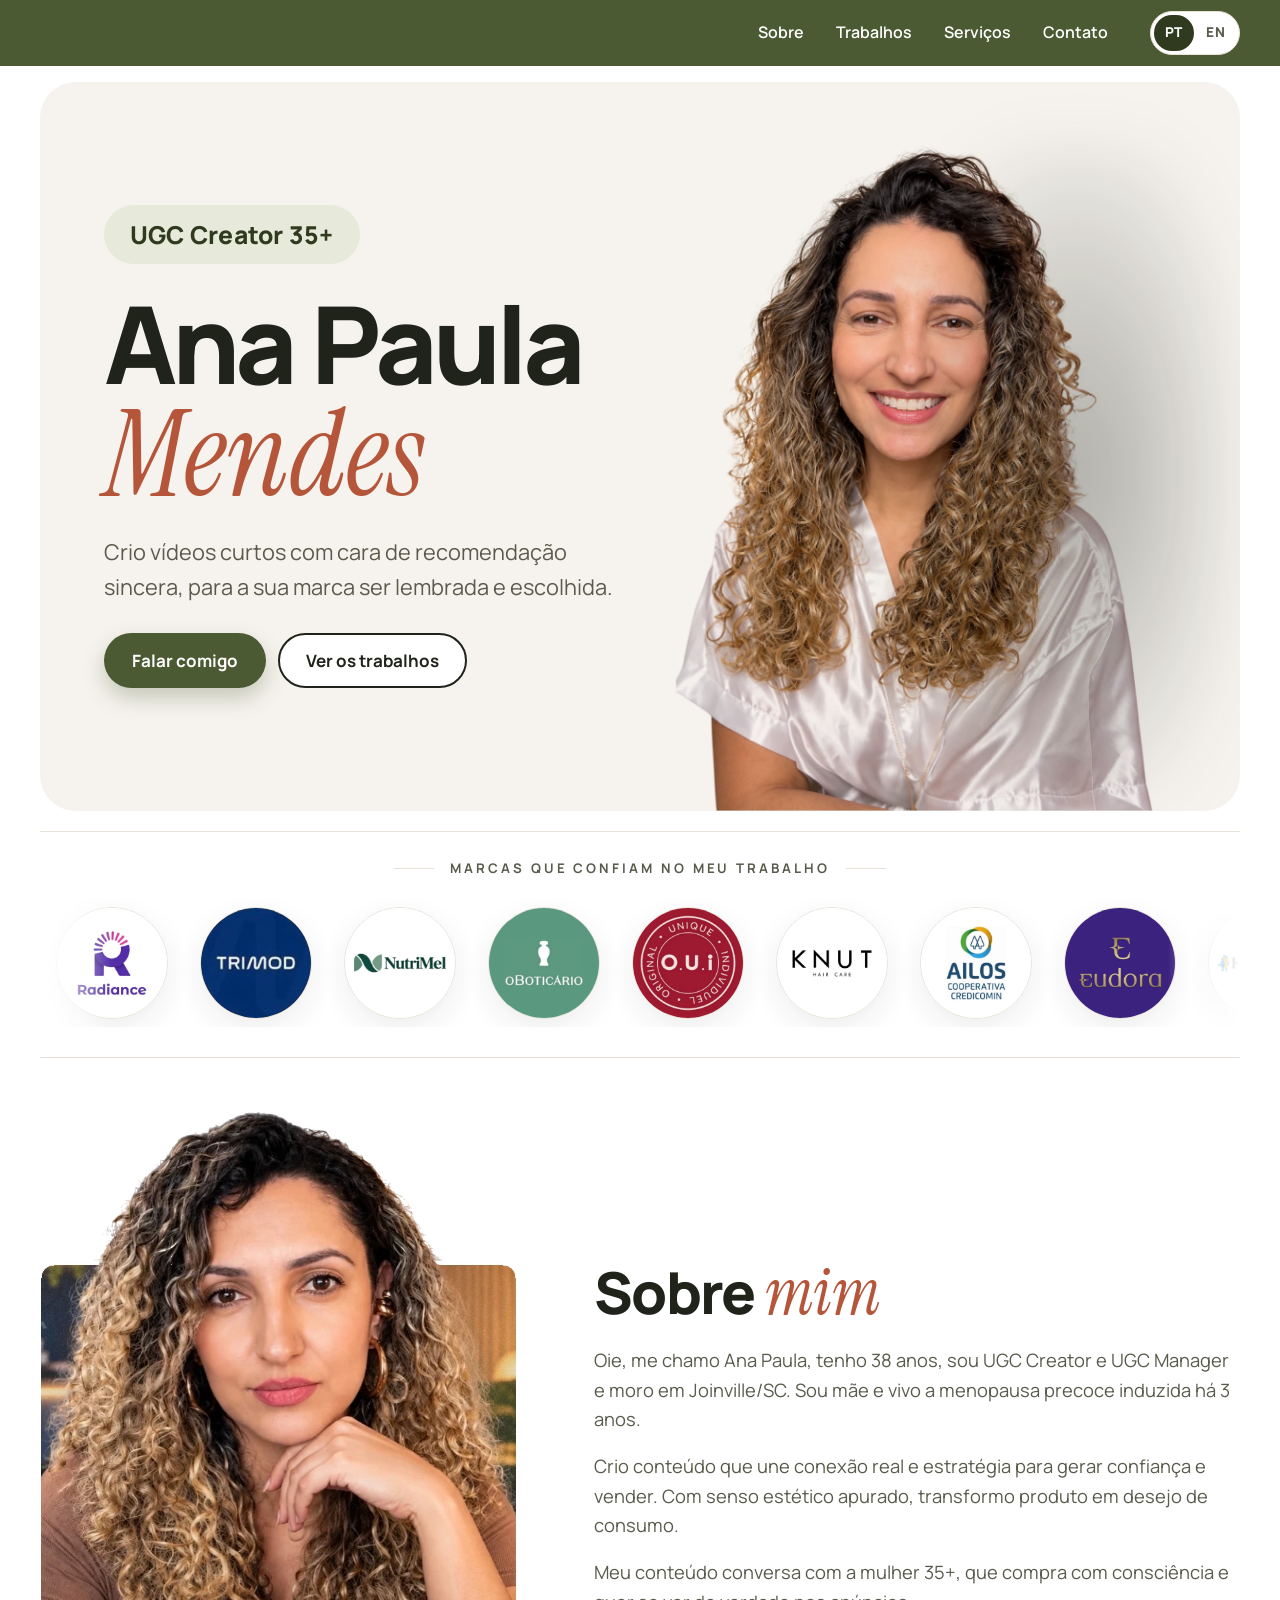
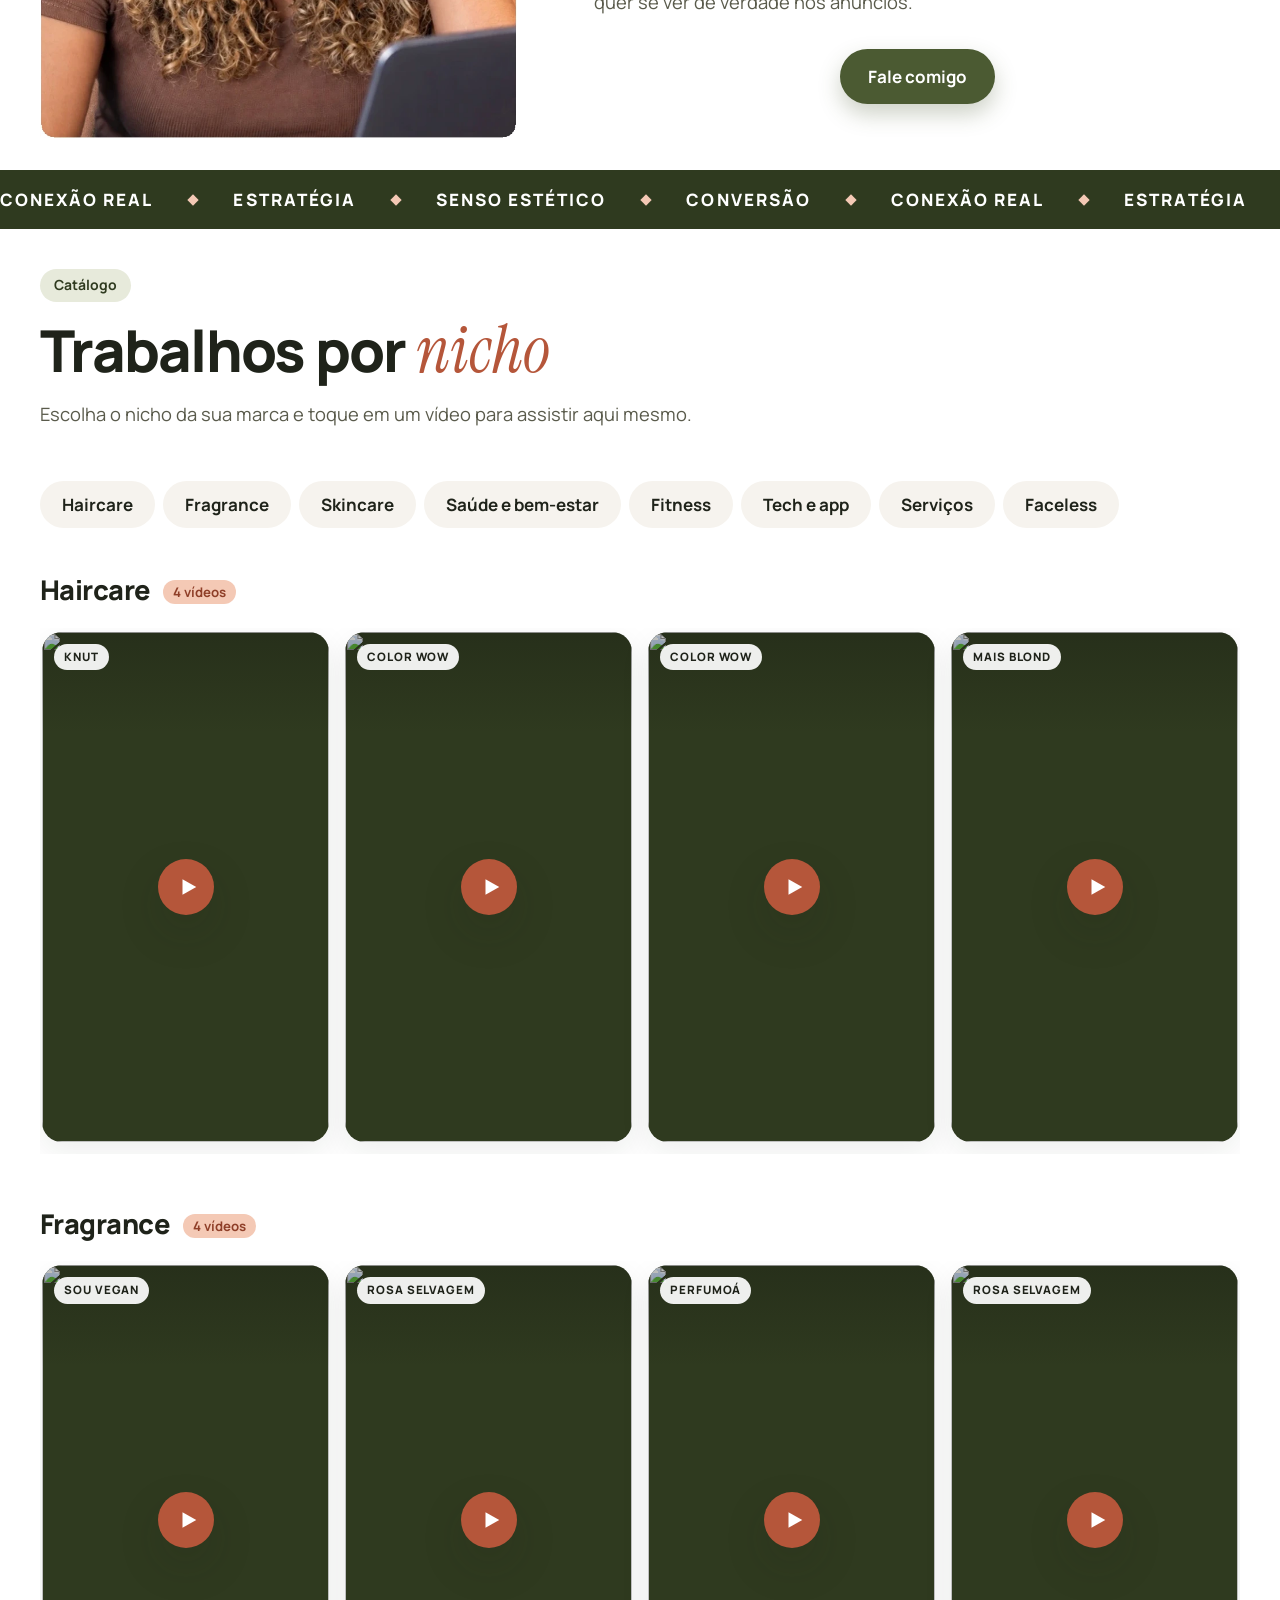
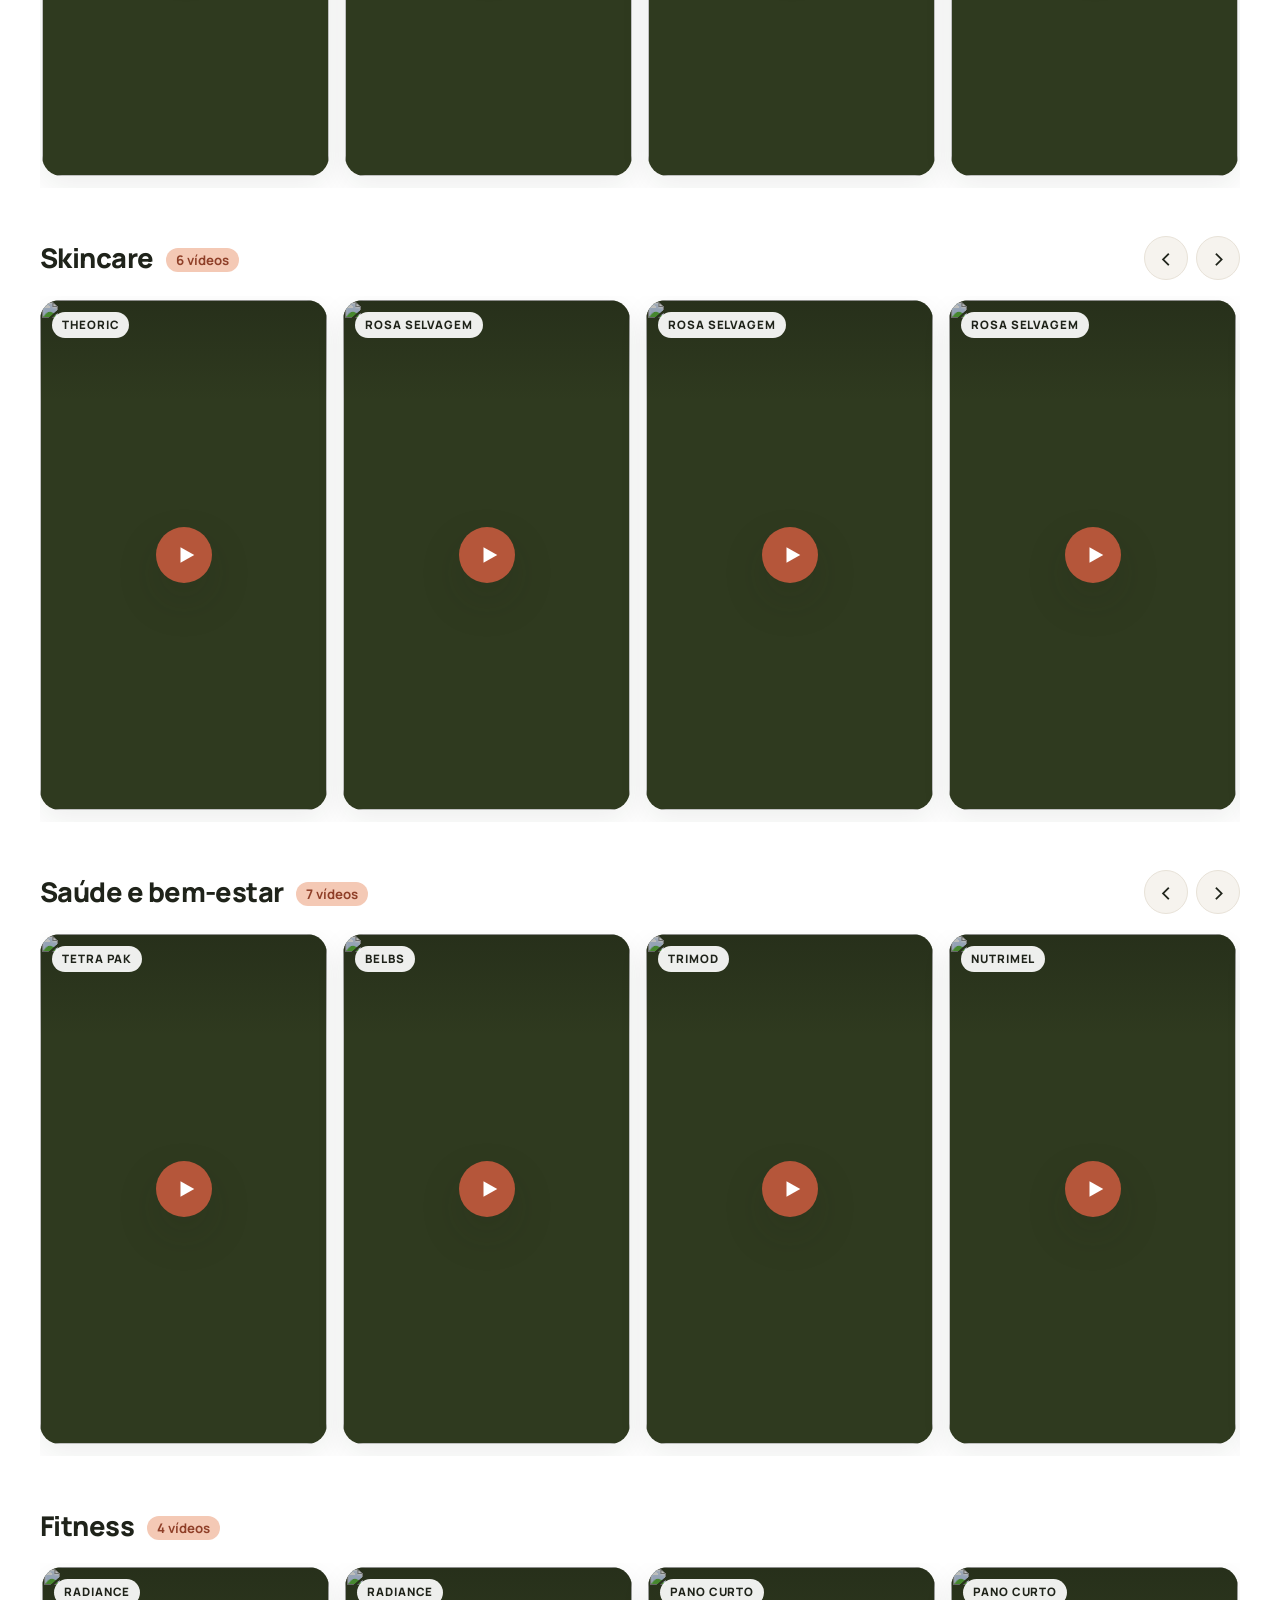
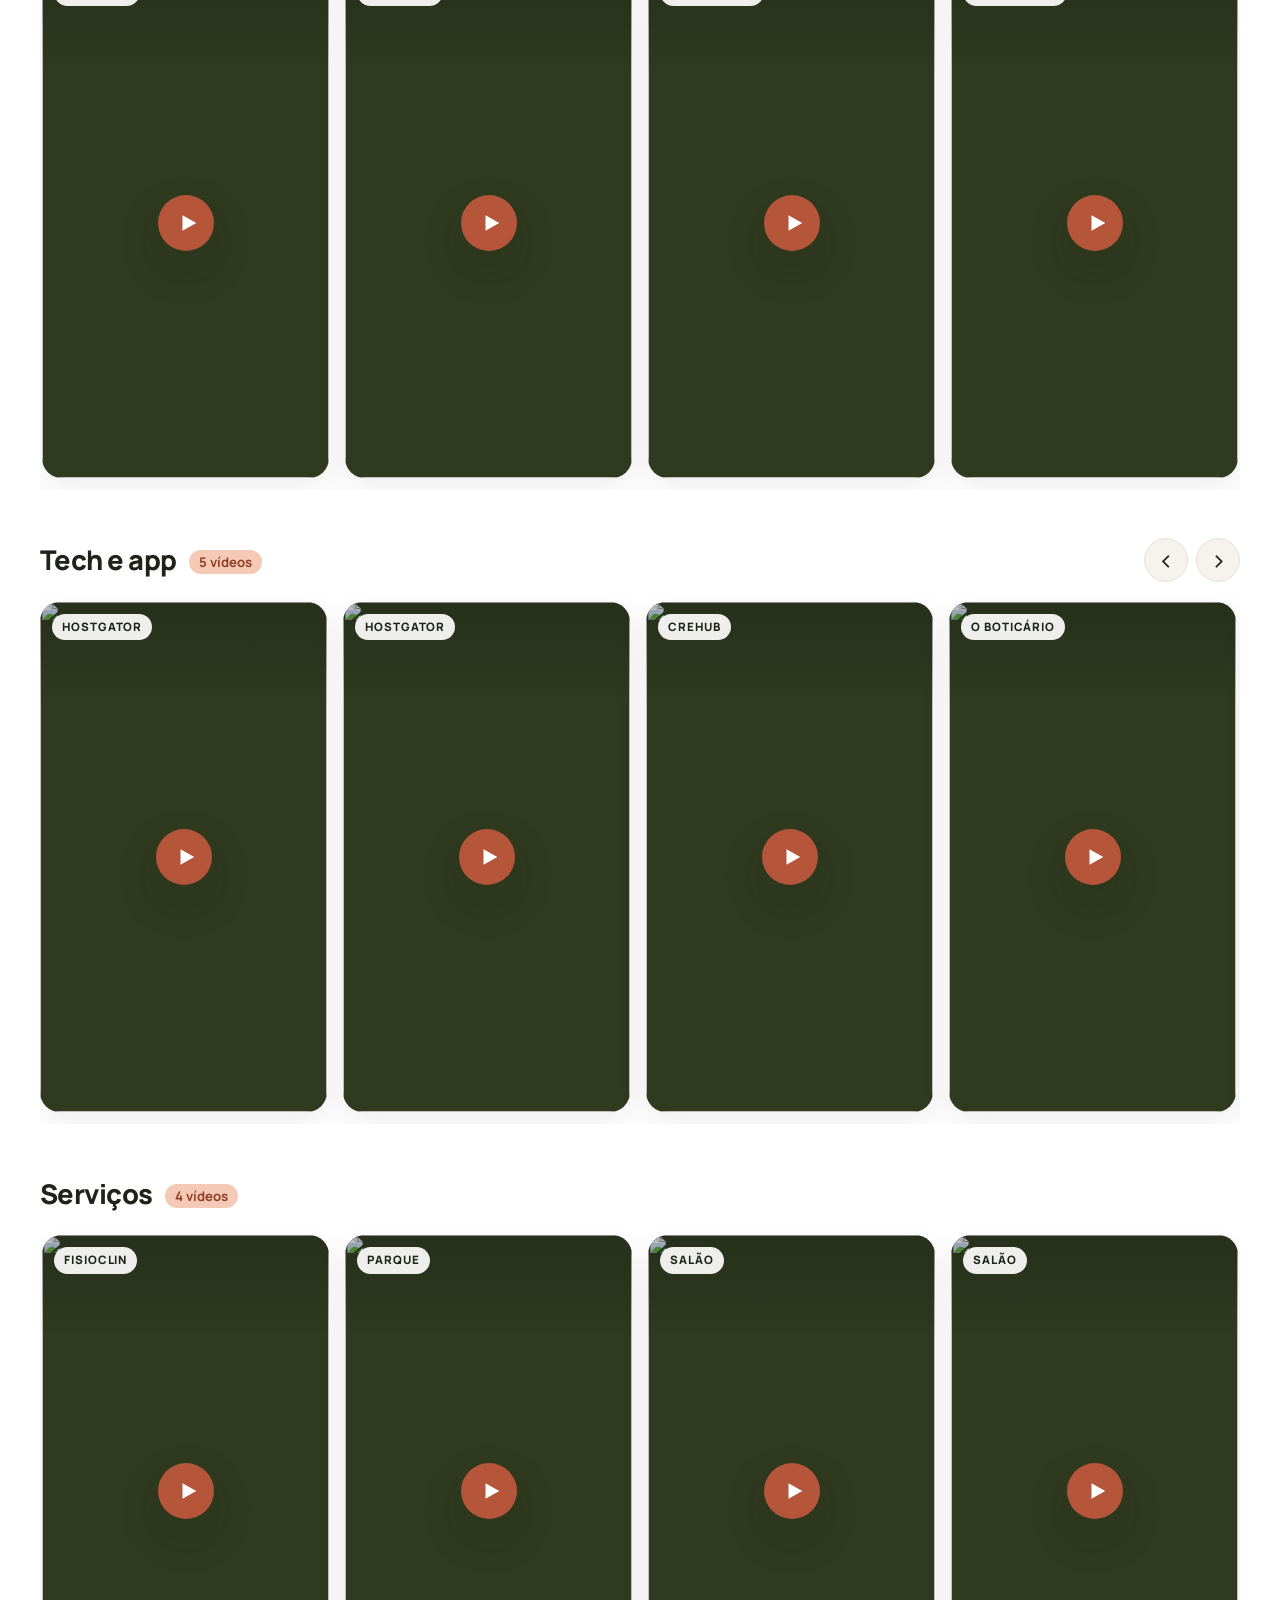
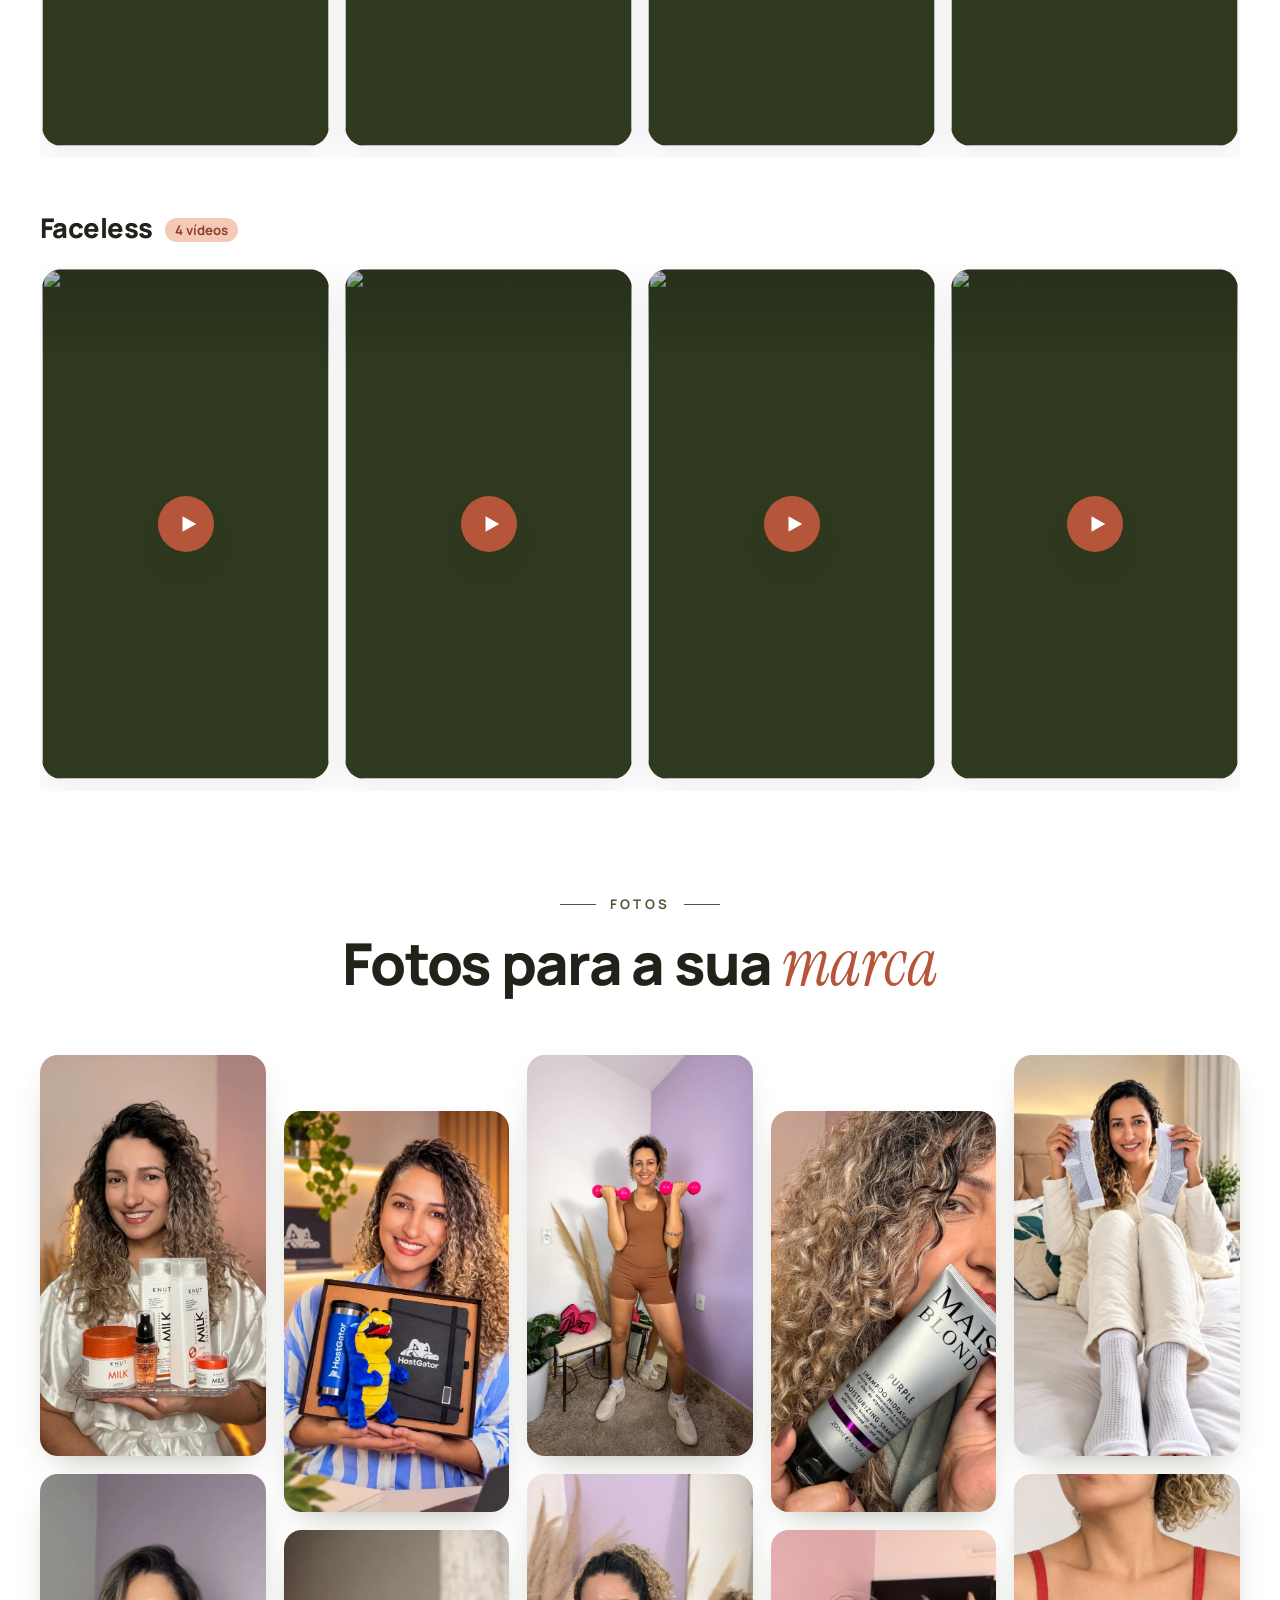
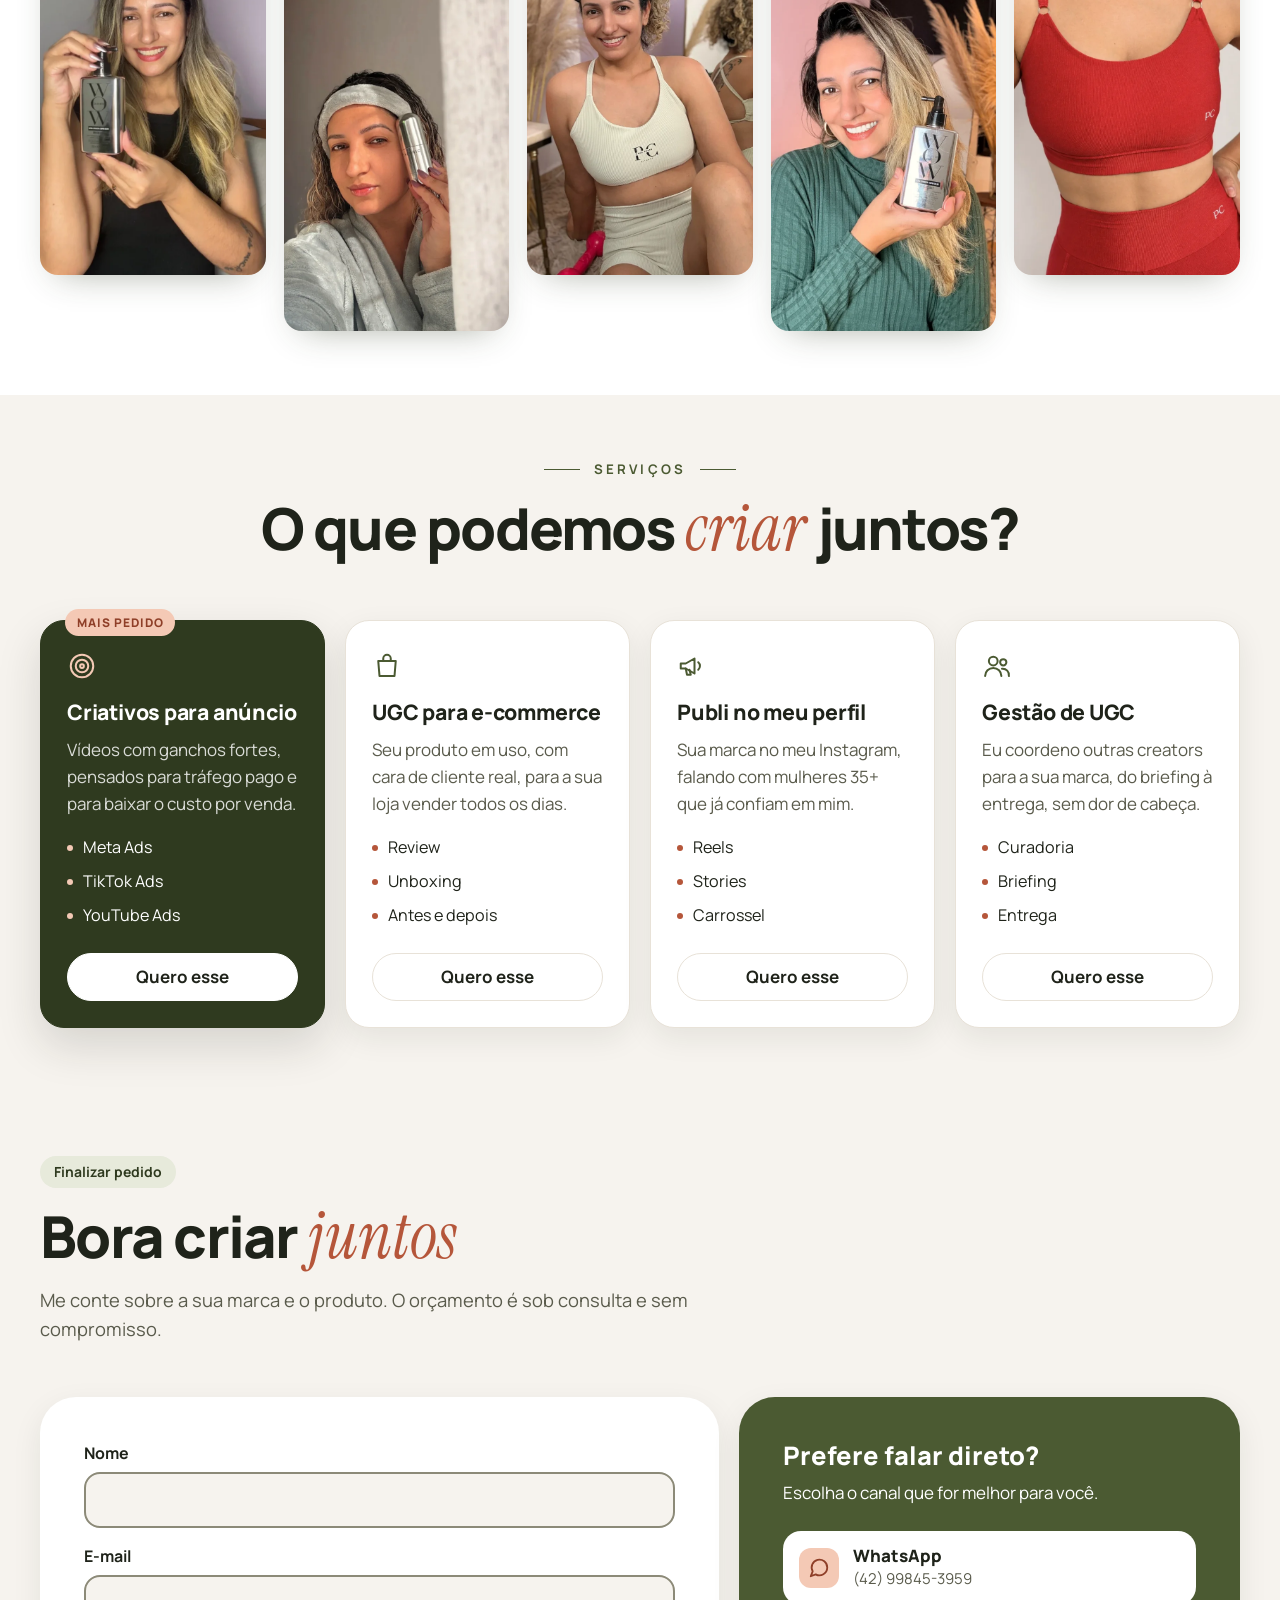
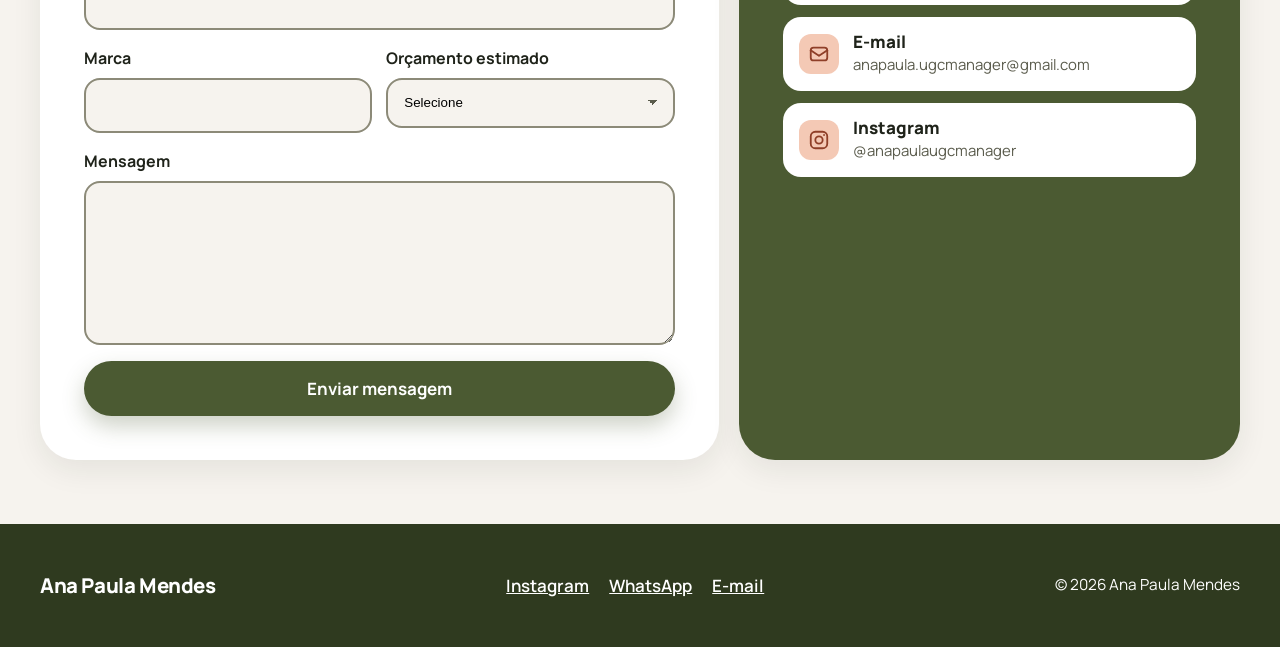
==== commit c756d643: "Selo UGC Creator 35+ maior" ====
--- a/index.html
+++ b/index.html
@@ -85,7 +85,7 @@
     border-radius: 999px; font-size: .82rem; font-weight: 700;
   }
   /* Selo da capa (UGC Creator 35+) maior, para ler de longe */
-  .capa-texto .selo-secao { padding: 8px 20px; margin-bottom: 18px; font-size: 1.08rem; font-weight: 800; letter-spacing: .01em; }
+  .capa-texto .selo-secao { padding: 10px 26px; margin-bottom: 20px; font-size: 1.45rem; font-weight: 800; letter-spacing: .01em; }
   .titulo-secao {
     font-size: clamp(2.1rem, 5vw, 3.4rem); line-height: 1.08;
     font-weight: 800; letter-spacing: -.03em;
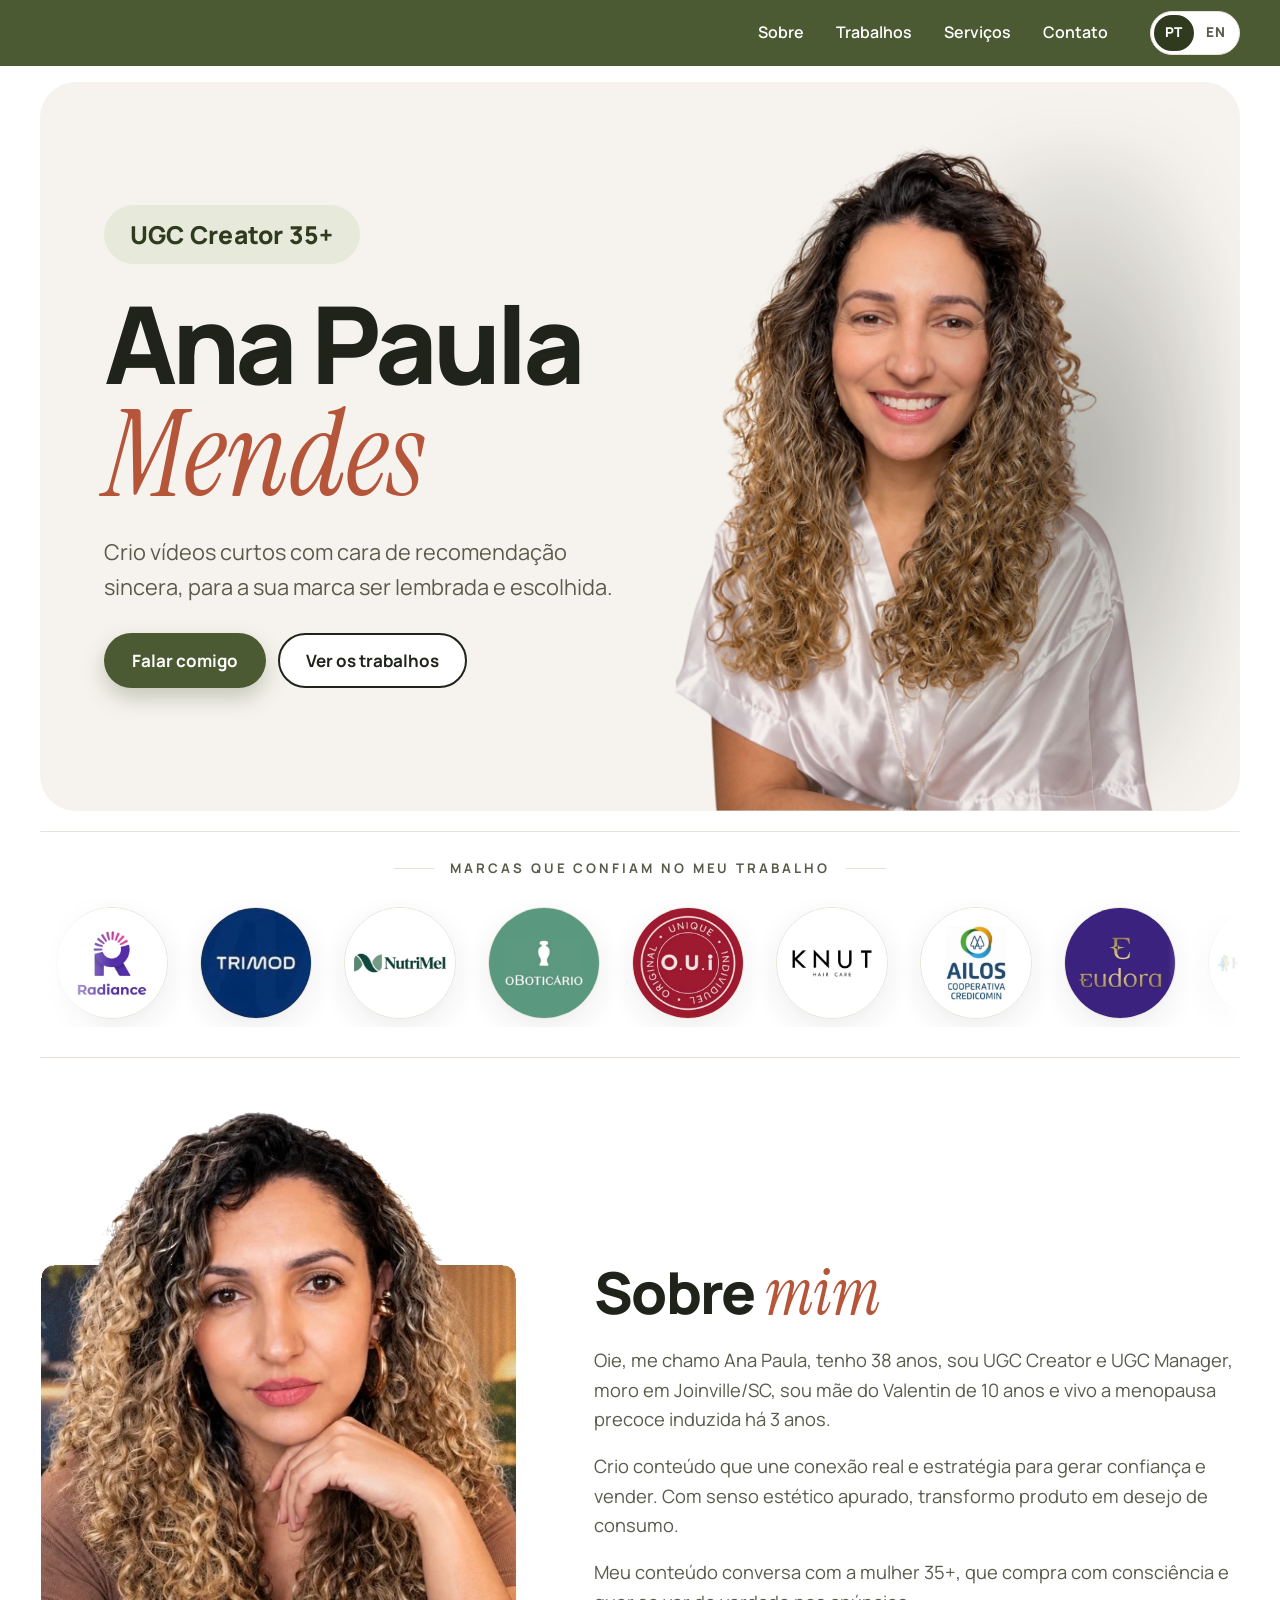
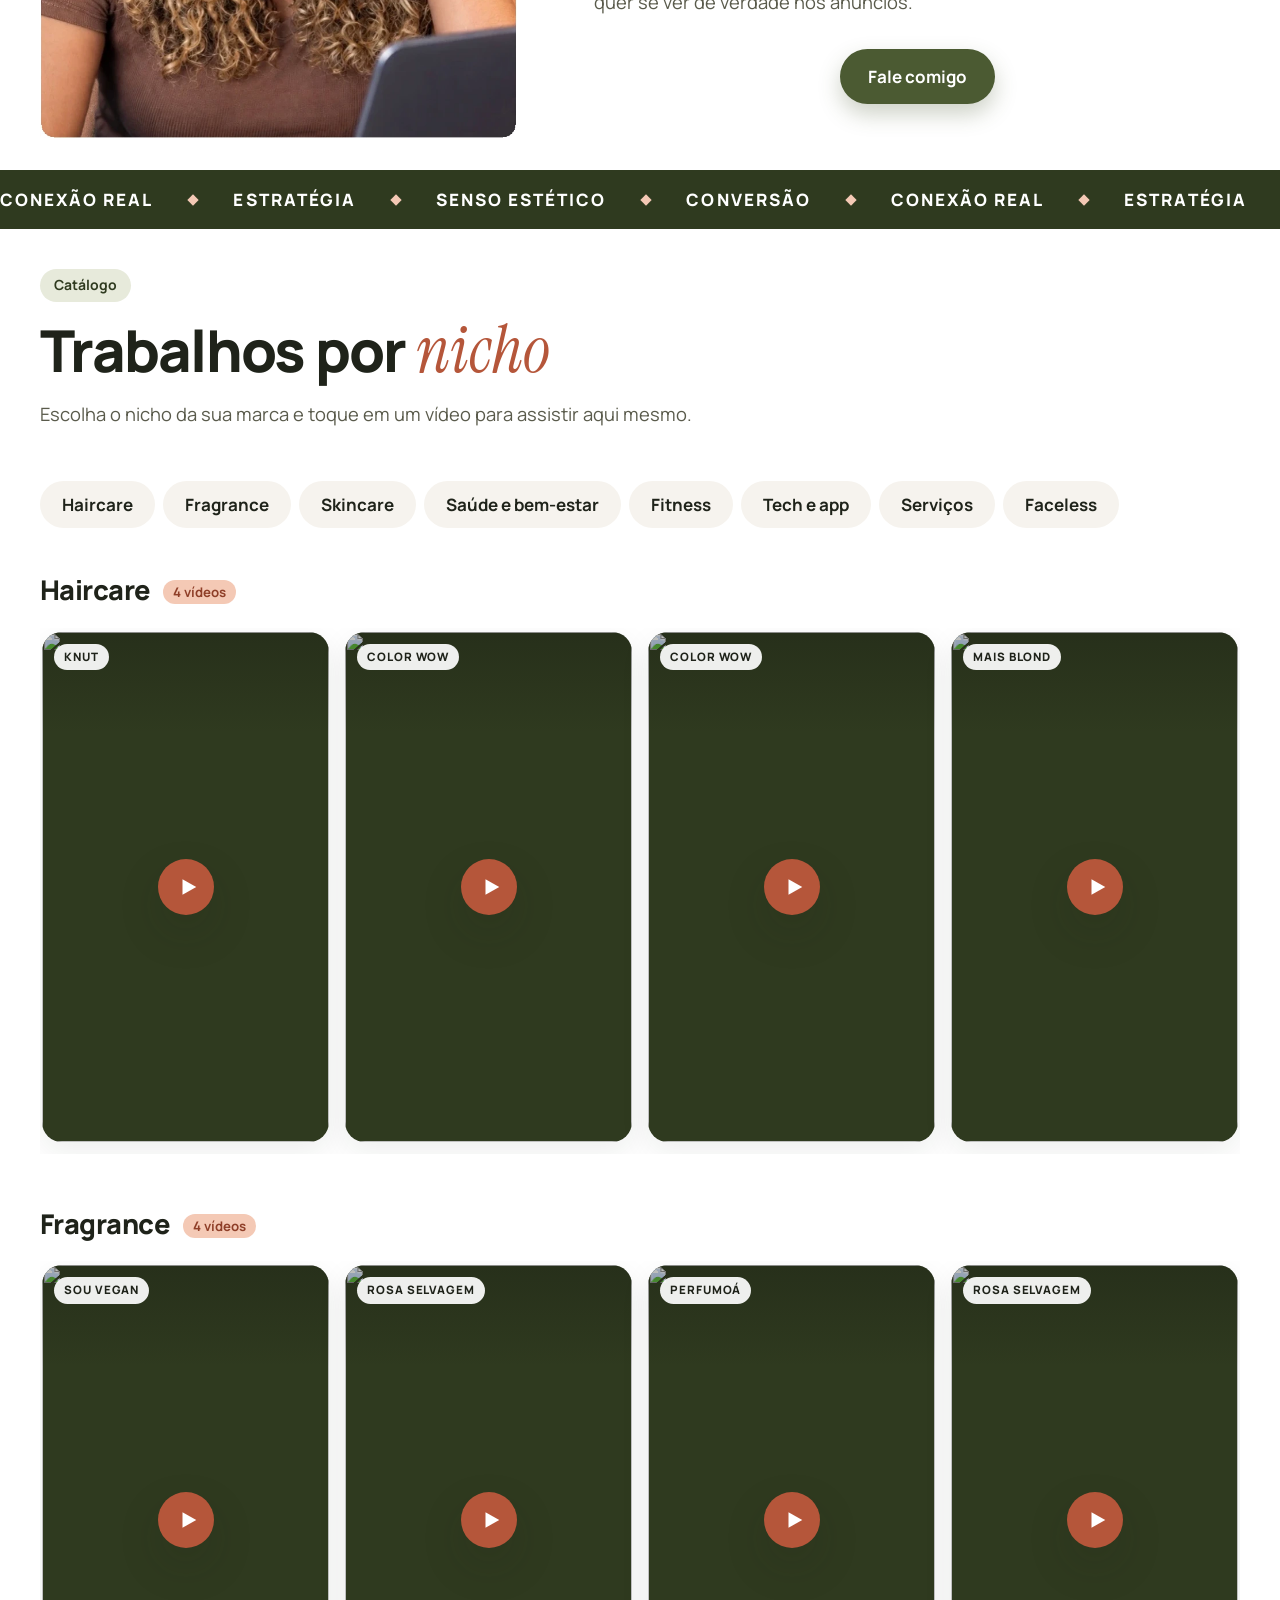
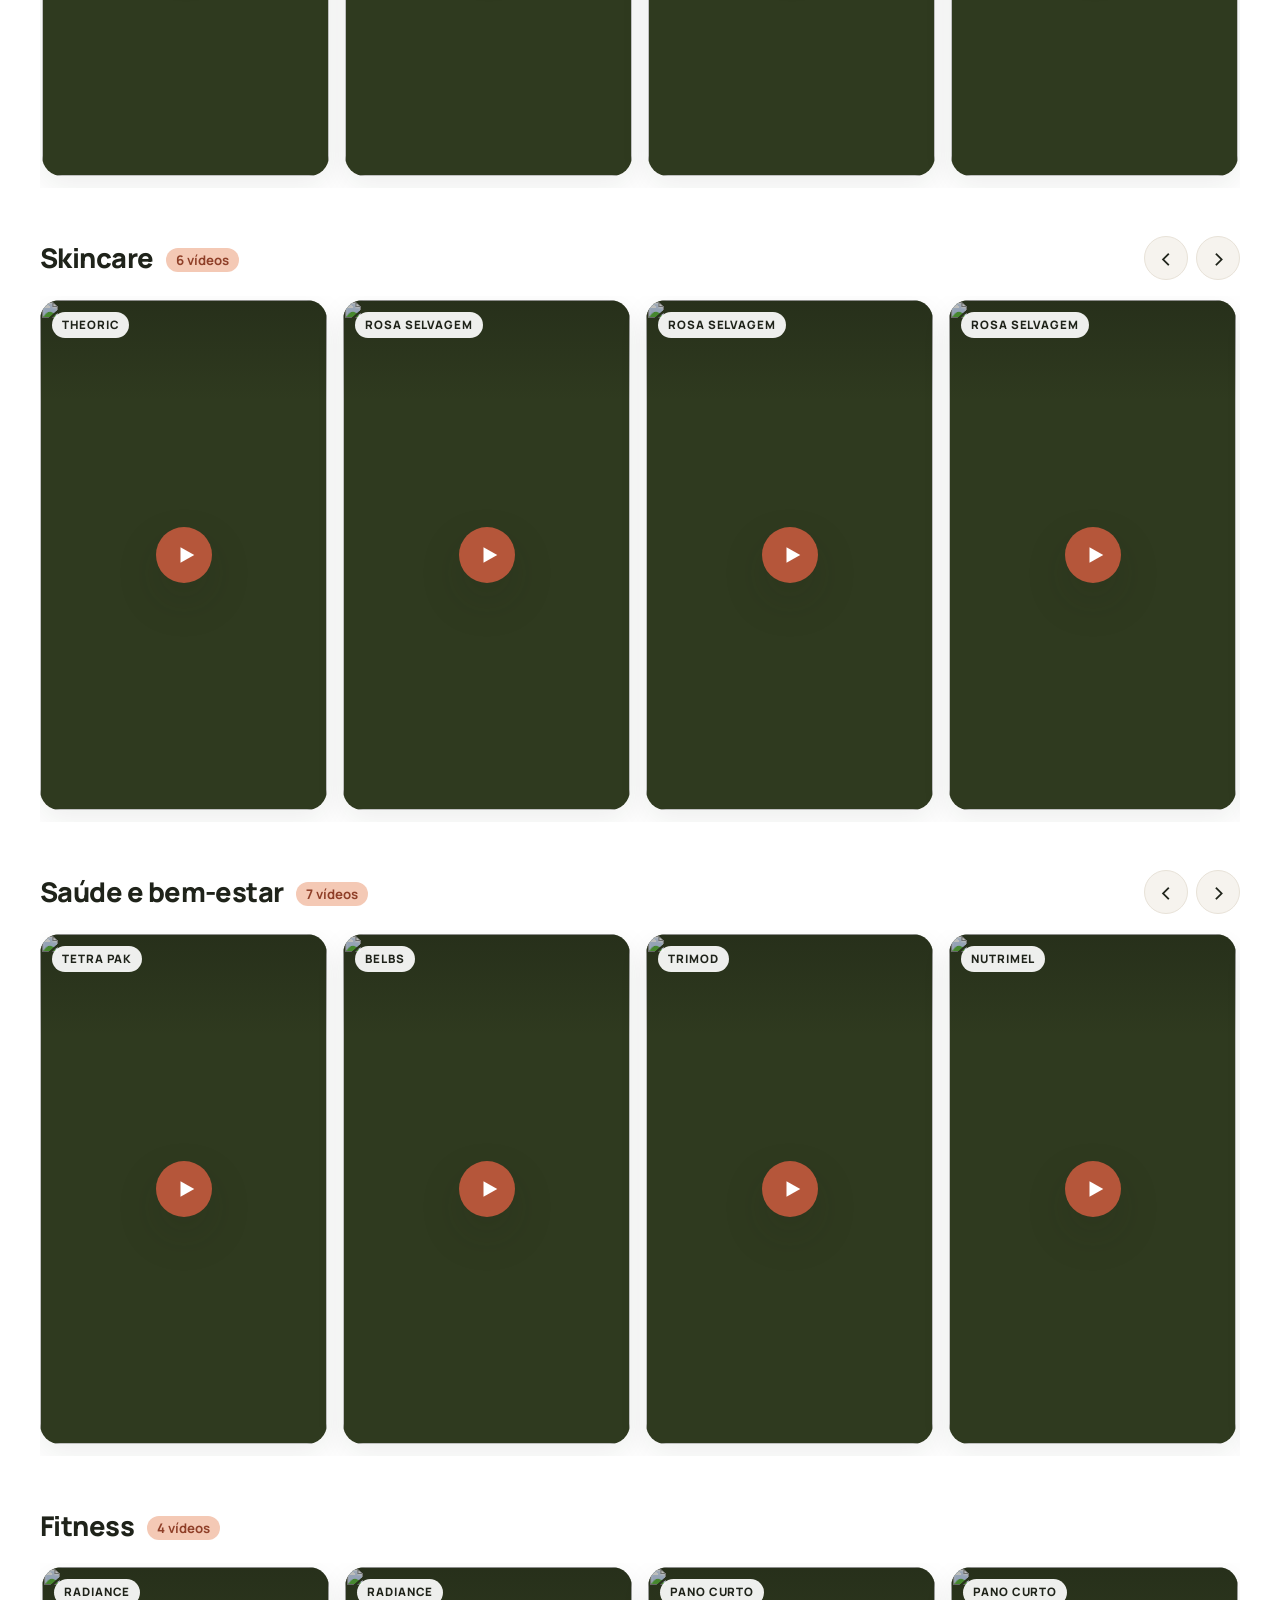
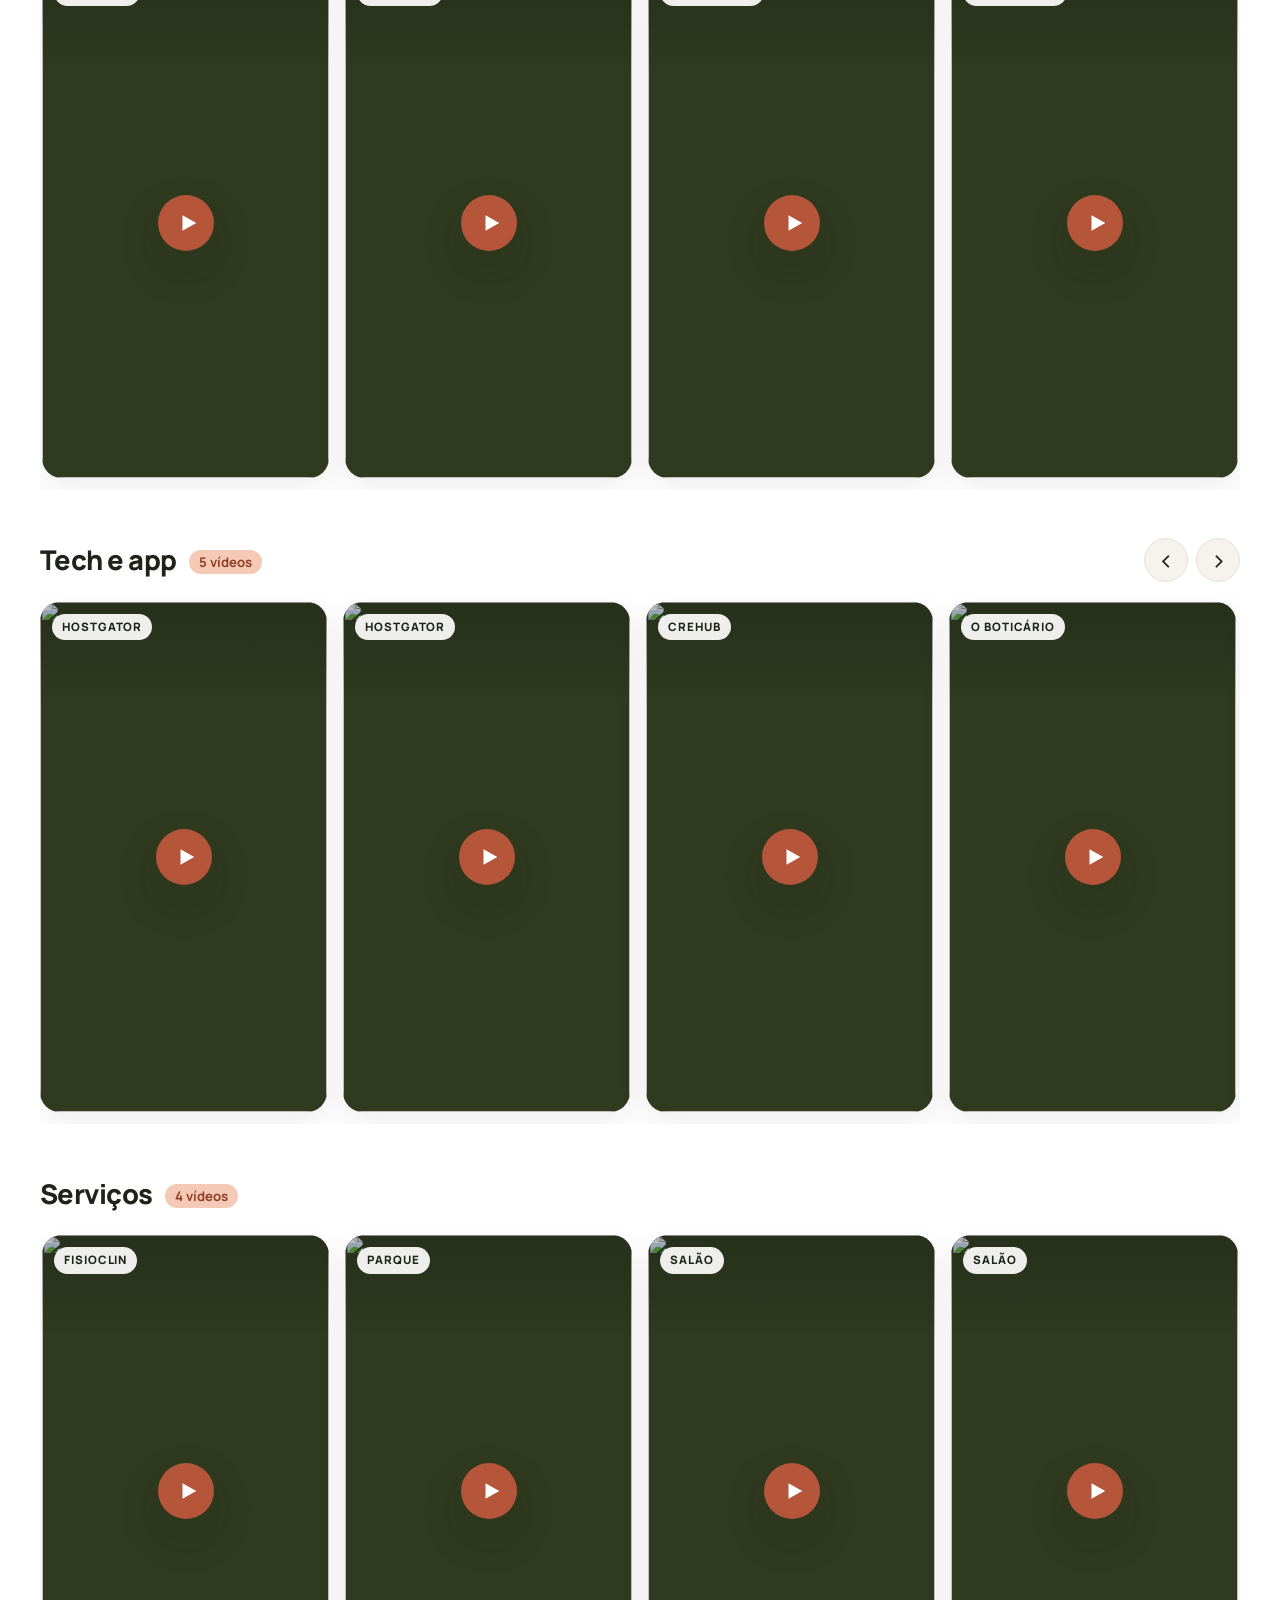
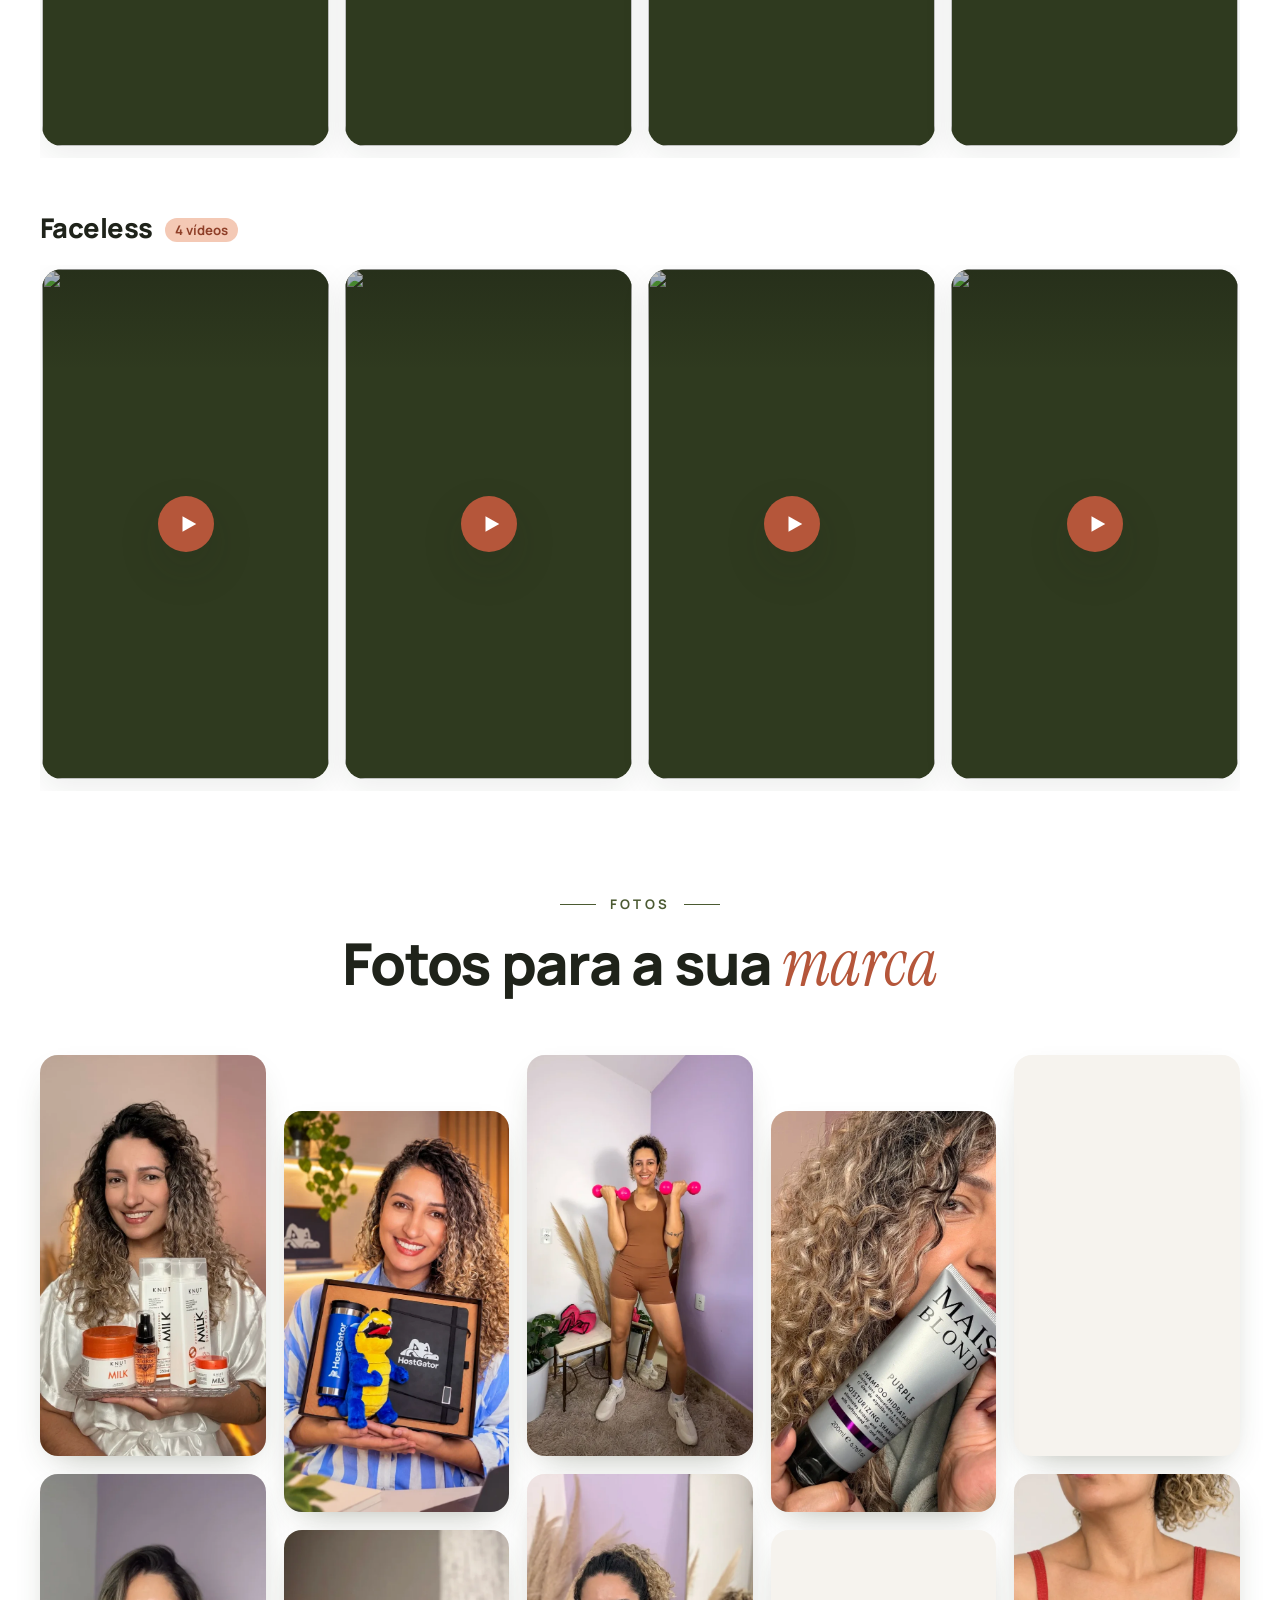
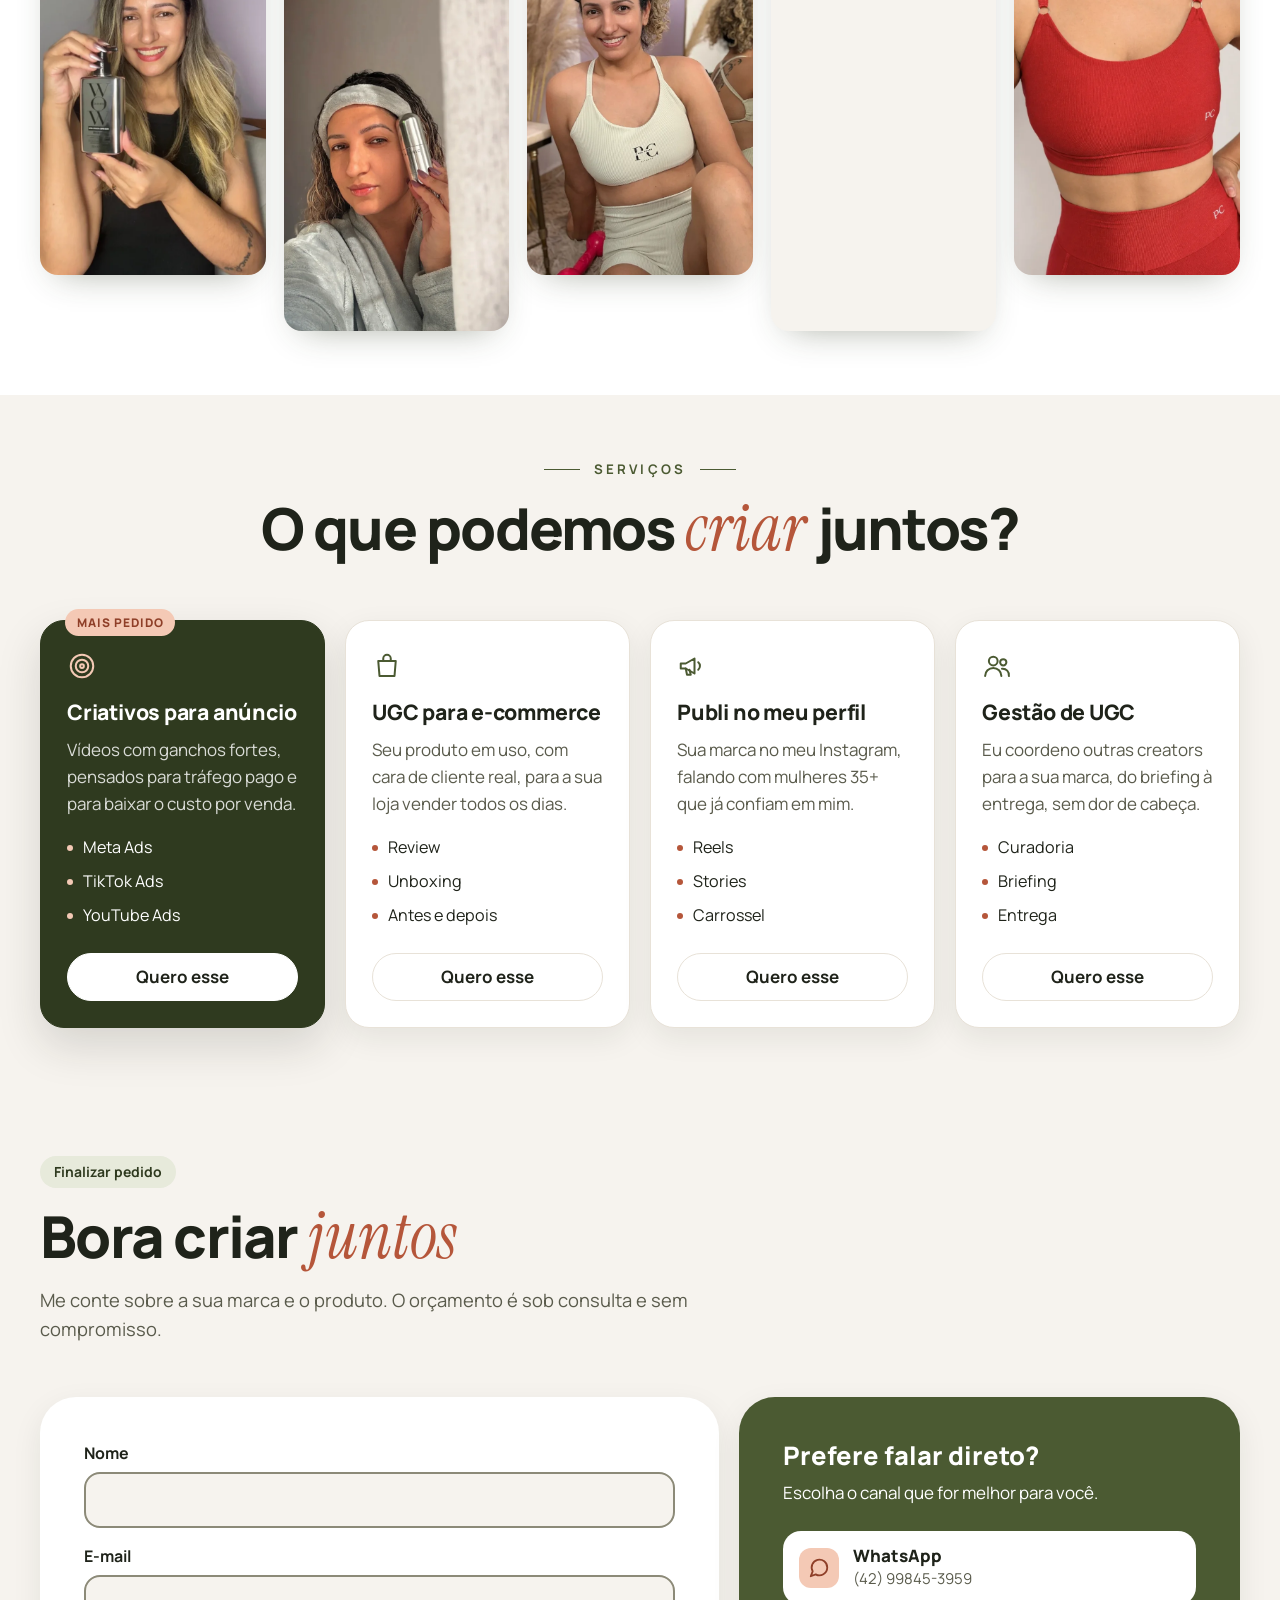
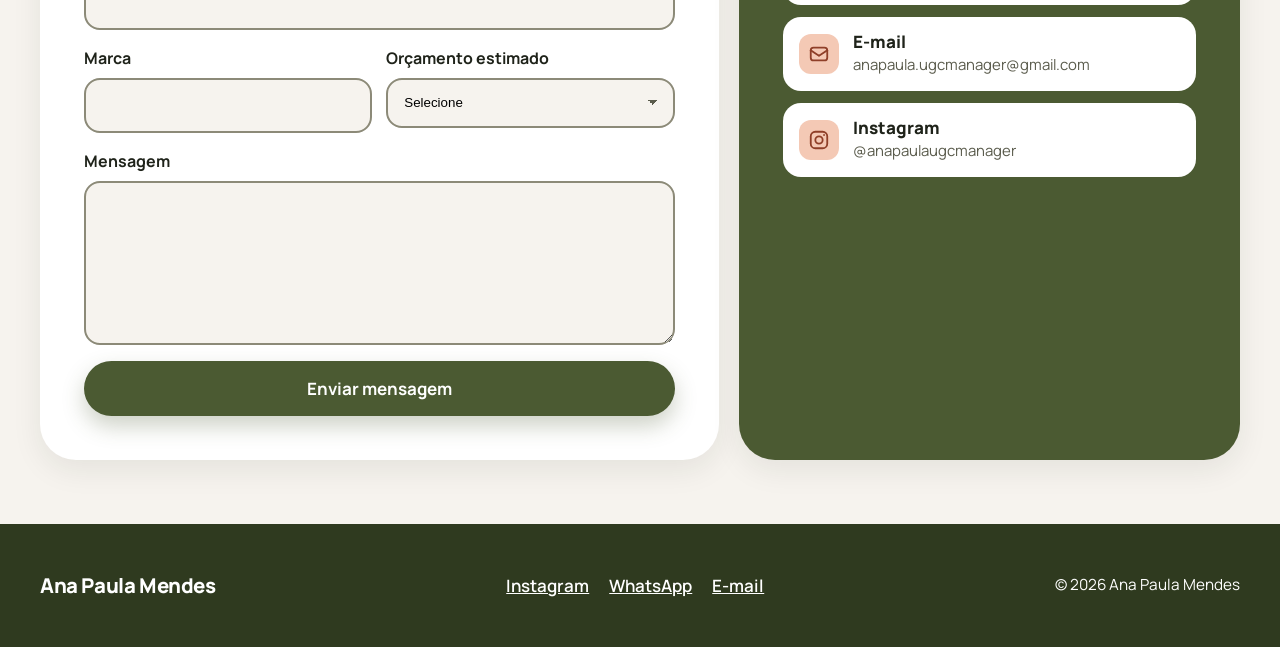
==== commit 5191663b: "Novo primeiro paragrafo do Sobre mim" ====
--- a/index.html
+++ b/index.html
@@ -651,7 +651,7 @@
       </div>
       <div class="sobre-texto" data-revelar>
         <h2 class="titulo-secao" id="tituloSobre"><span data-en="About">Sobre</span> <span class="destaque" data-en="me">mim</span></h2>
-        <p data-en="Hi, I'm Ana Paula. I'm 38, a UGC Creator and UGC Manager based in Joinville, Brazil. I'm a mom and I've been living with induced early menopause for 3 years.">Oie, me chamo Ana Paula, tenho 38 anos, sou UGC Creator e UGC Manager e moro em Joinville/SC. Sou mãe e vivo a menopausa precoce induzida há 3 anos.</p>
+        <p data-en="Hi, I'm Ana Paula. I'm 38, a UGC Creator and UGC Manager based in Joinville, Brazil. I'm mom to Valentin, who is 10, and I've been living with induced early menopause for 3 years.">Oie, me chamo Ana Paula, tenho 38 anos, sou UGC Creator e UGC Manager, moro em Joinville/SC, sou mãe do Valentin de 10 anos e vivo a menopausa precoce induzida há 3 anos.</p>
         <p data-en="I create content that blends real connection and strategy to build trust and sell. With a sharp eye for aesthetics, I turn products into objects of desire.">Crio conteúdo que une conexão real e estratégia para gerar confiança e vender. Com senso estético apurado, transformo produto em desejo de consumo.</p>
         <p data-en="My content speaks to women 35+ who shop consciously and want to truly see themselves in ads.">Meu conteúdo conversa com a mulher 35+, que compra com consciência e quer se ver de verdade nos anúncios.</p>
         <a class="botao botao--verde sobre-botao" href="#contato" data-en="Talk to me">Fale comigo</a>
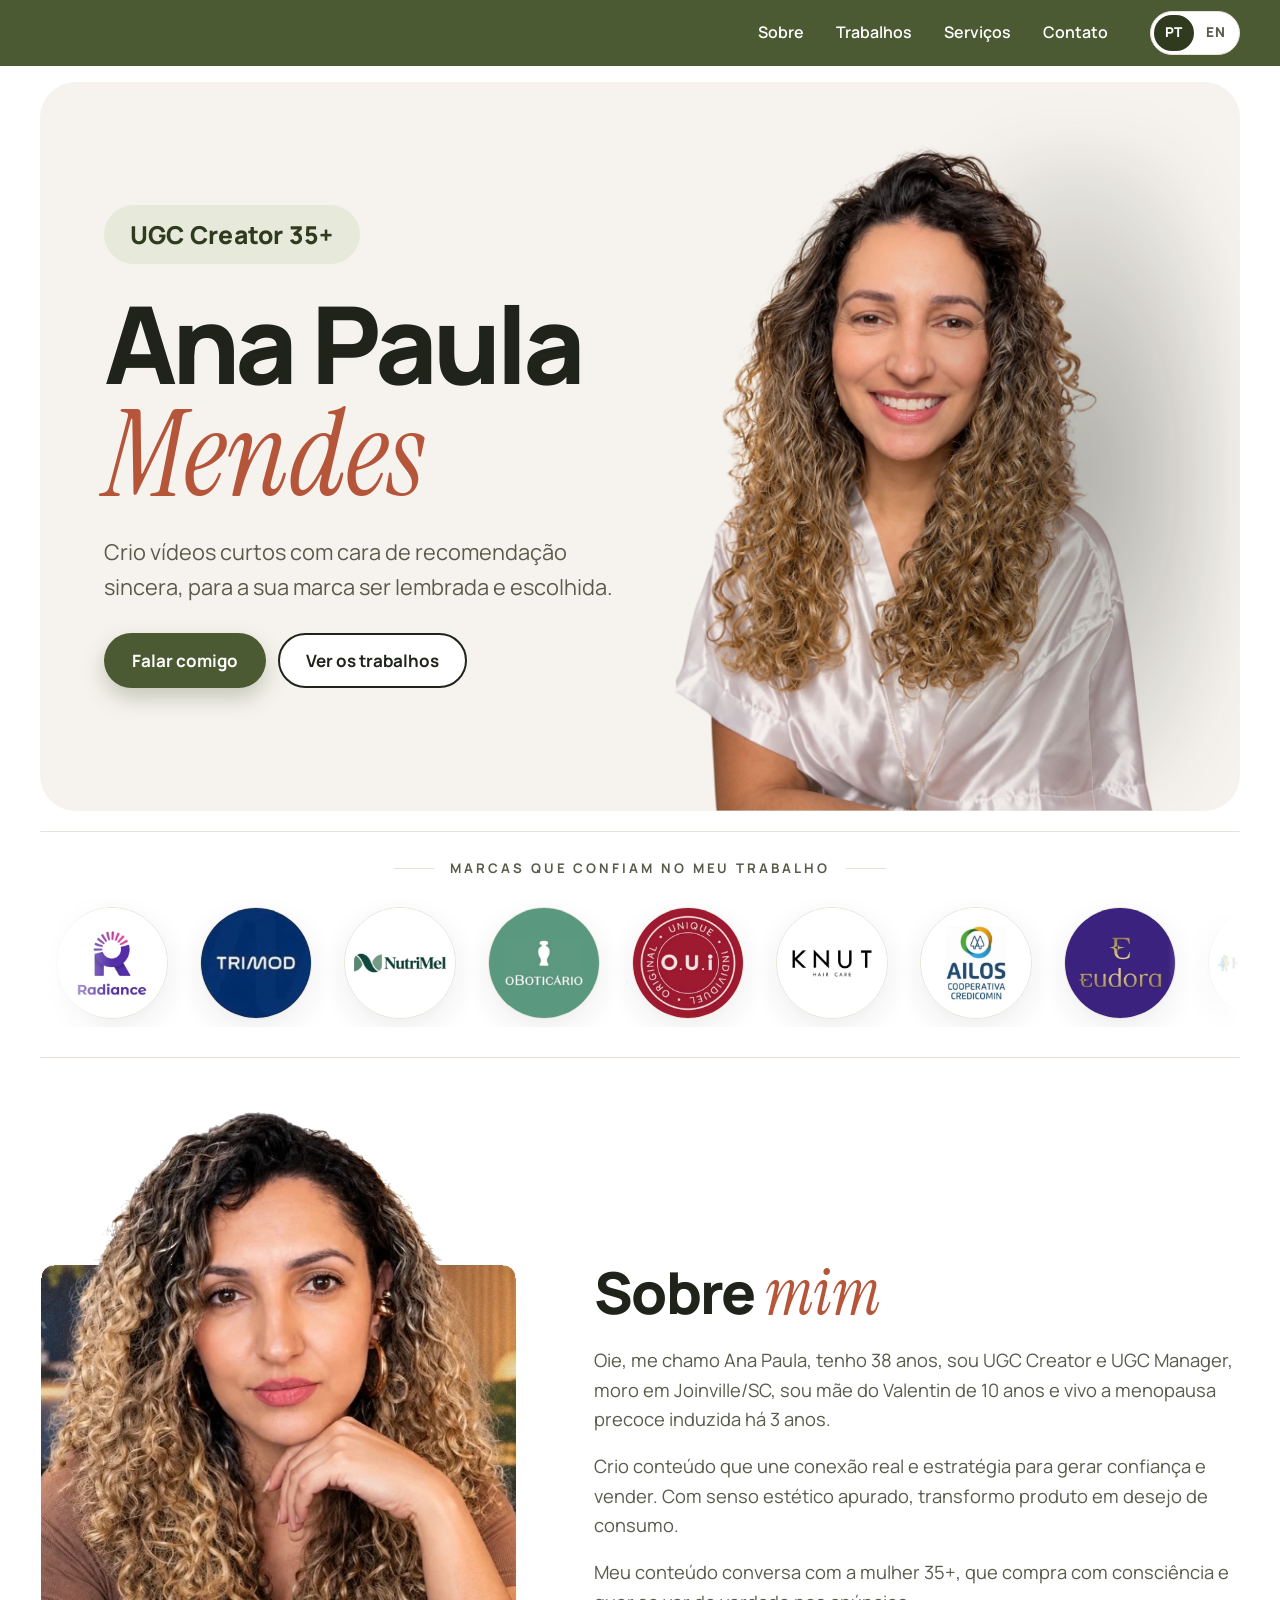
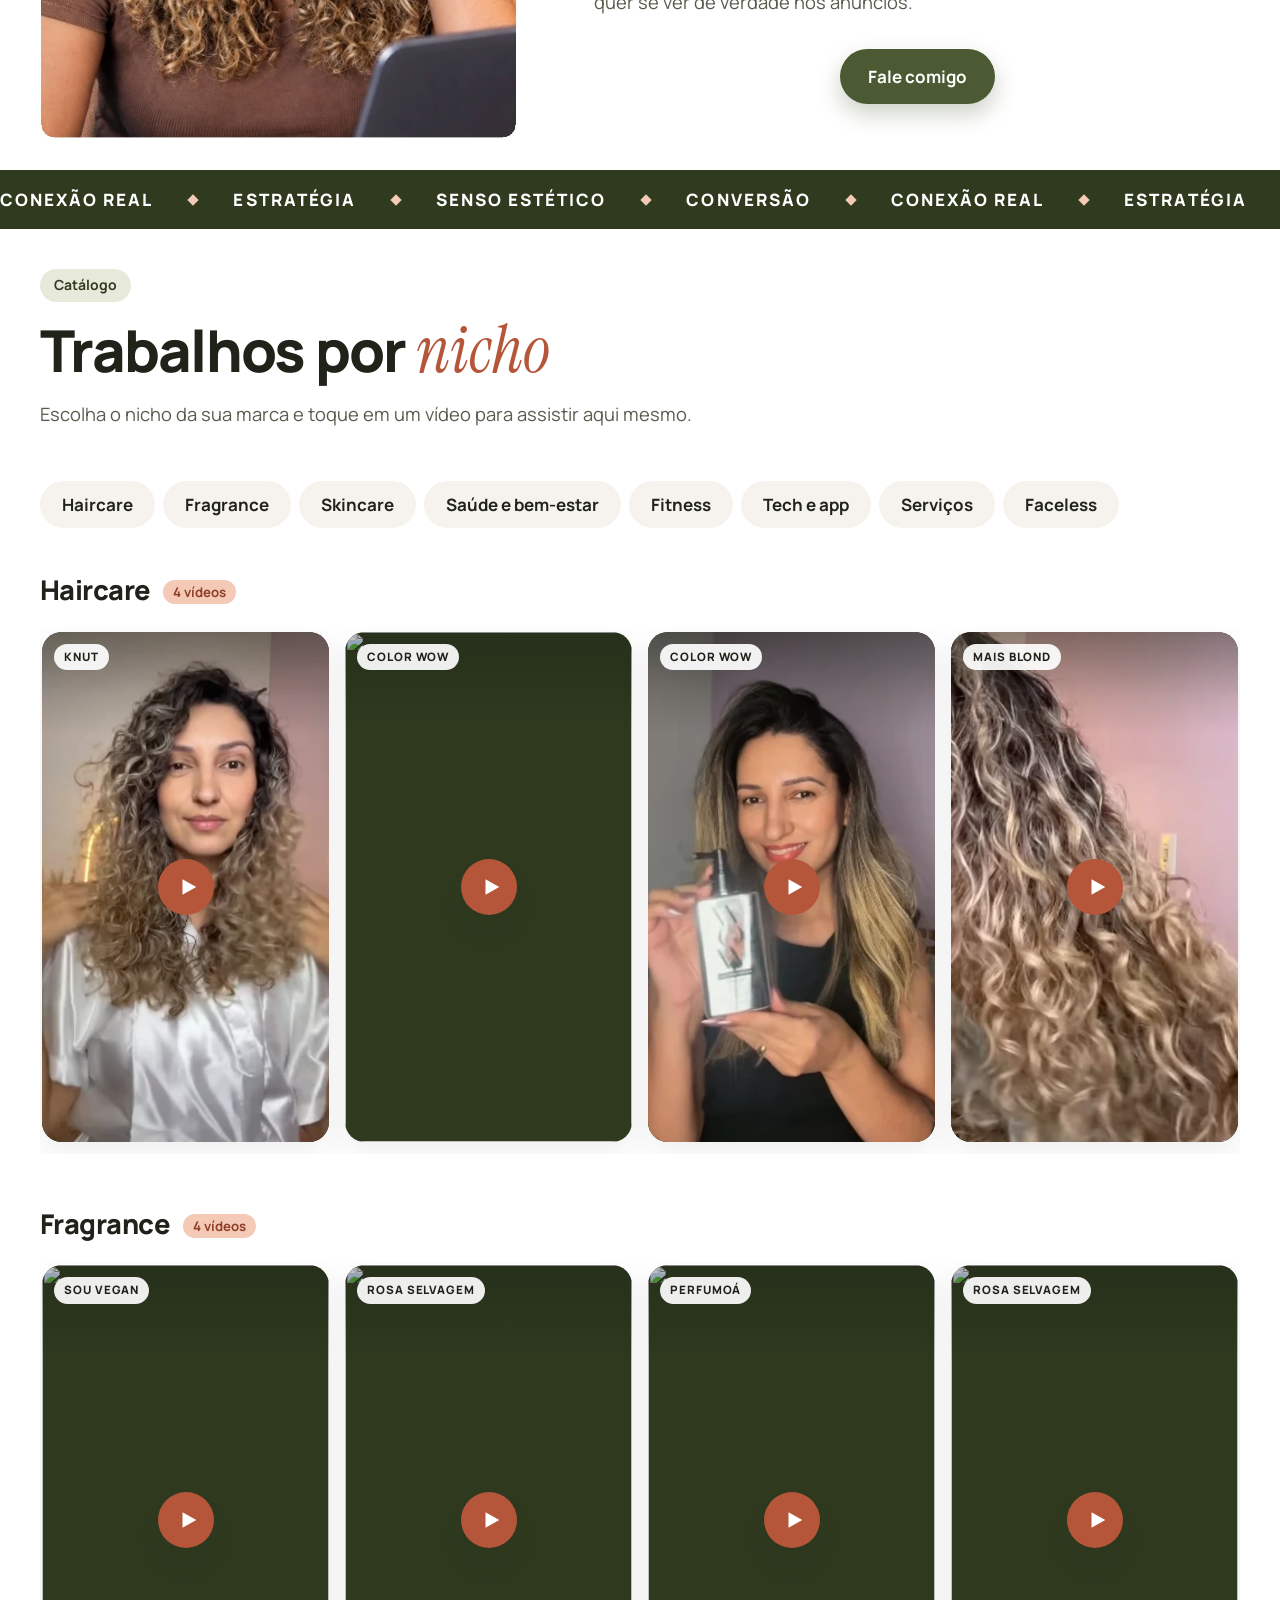
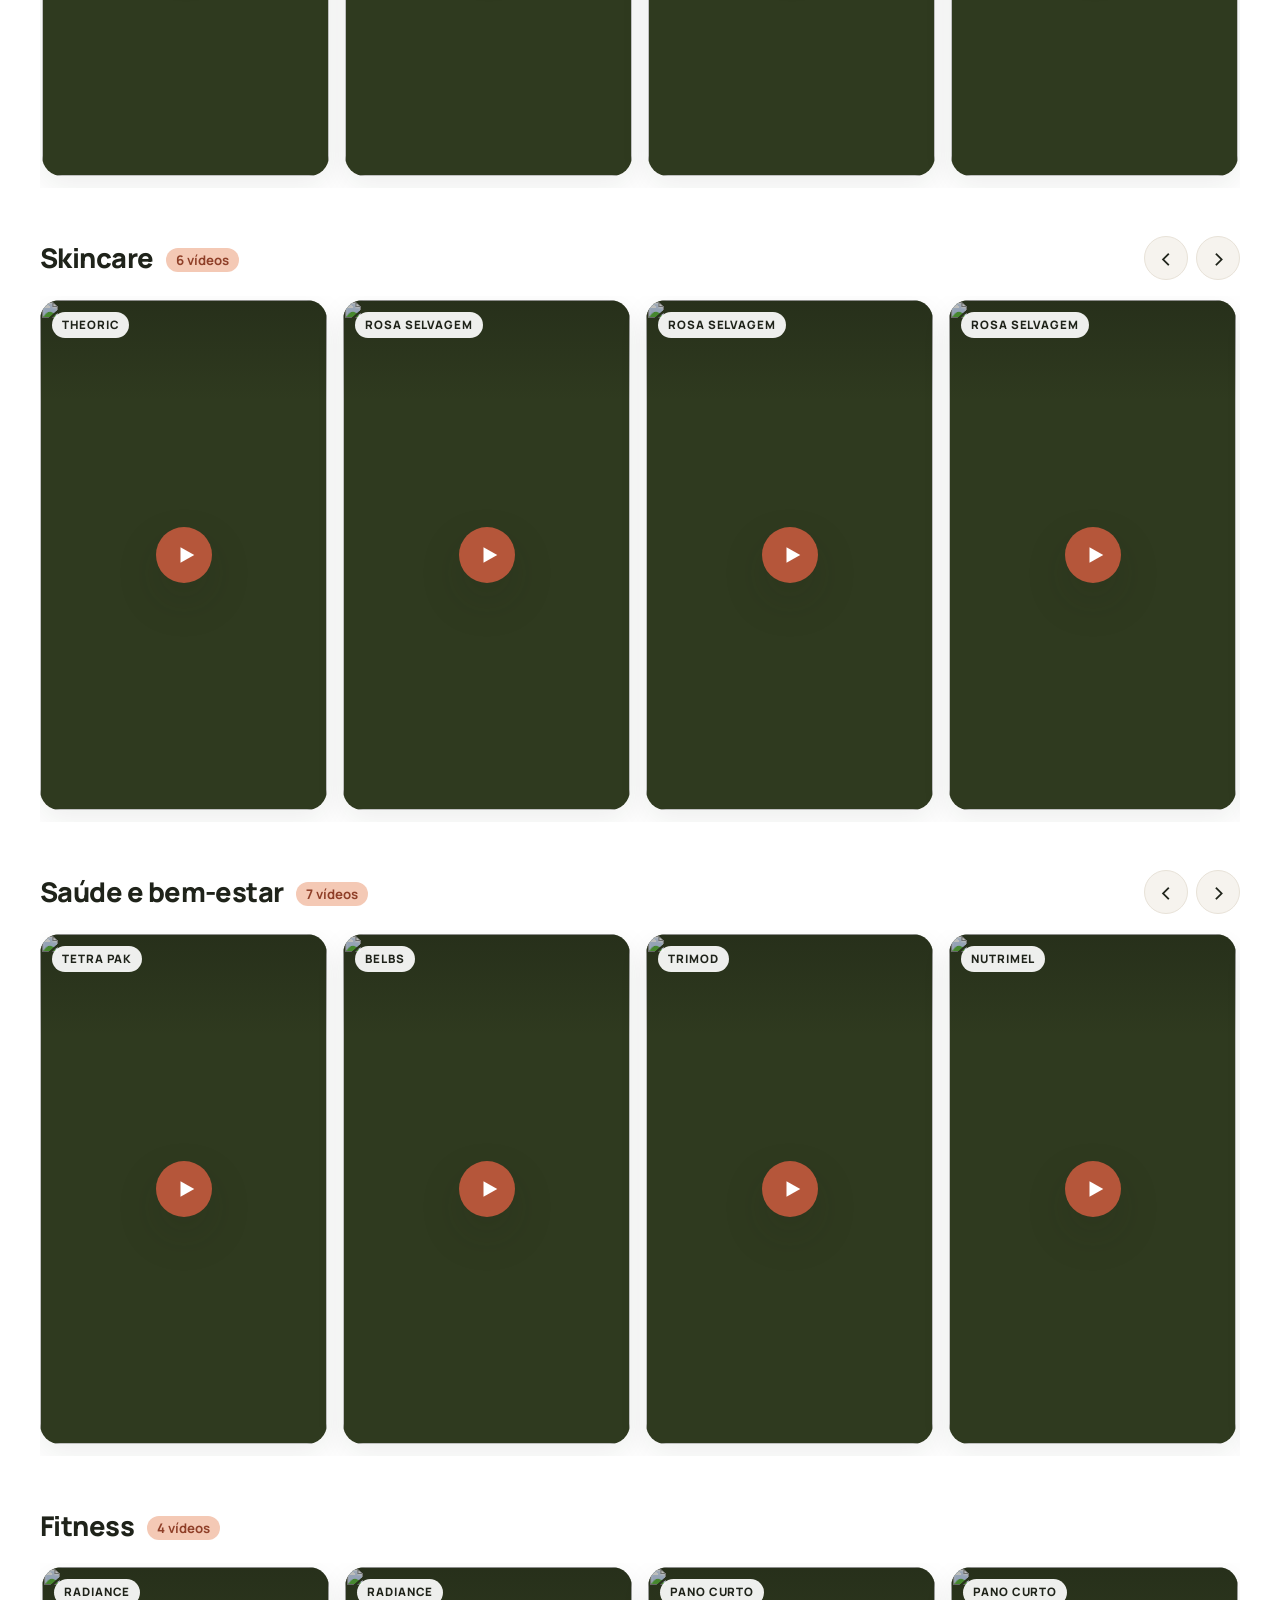
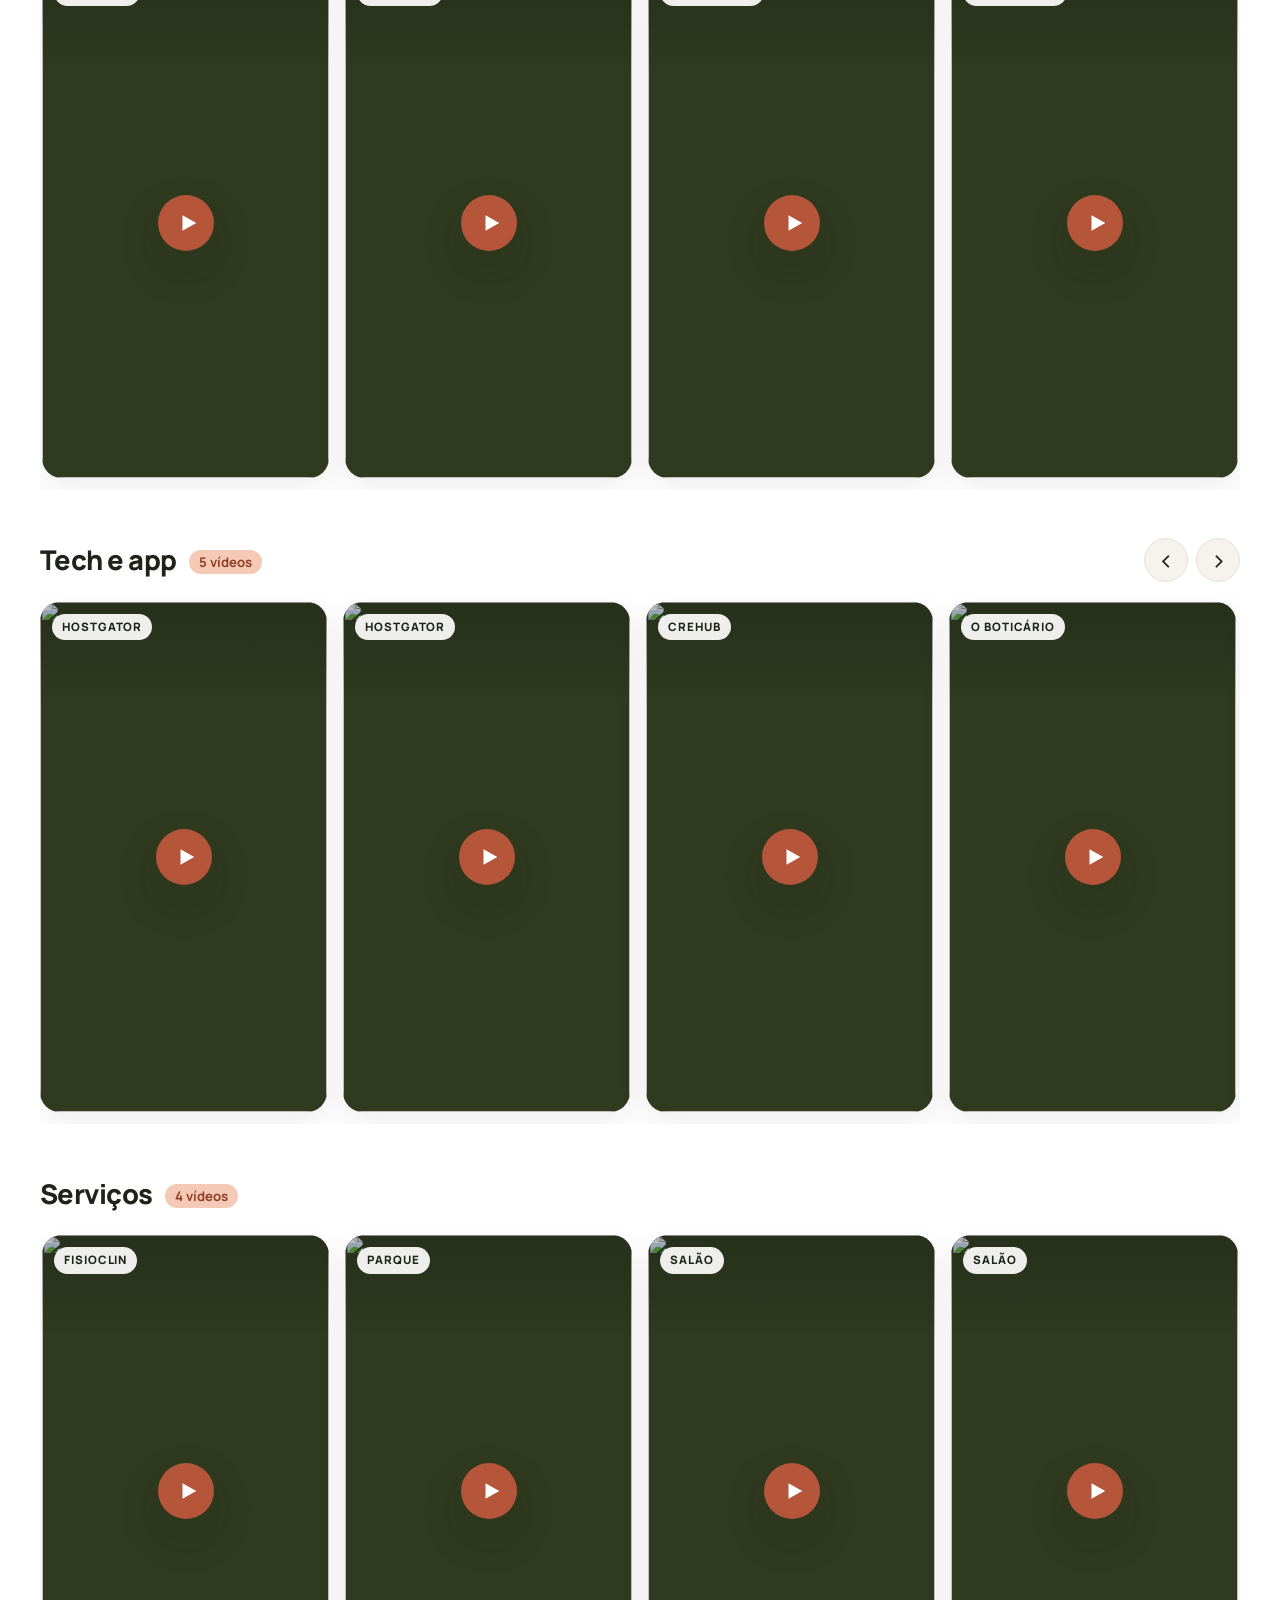
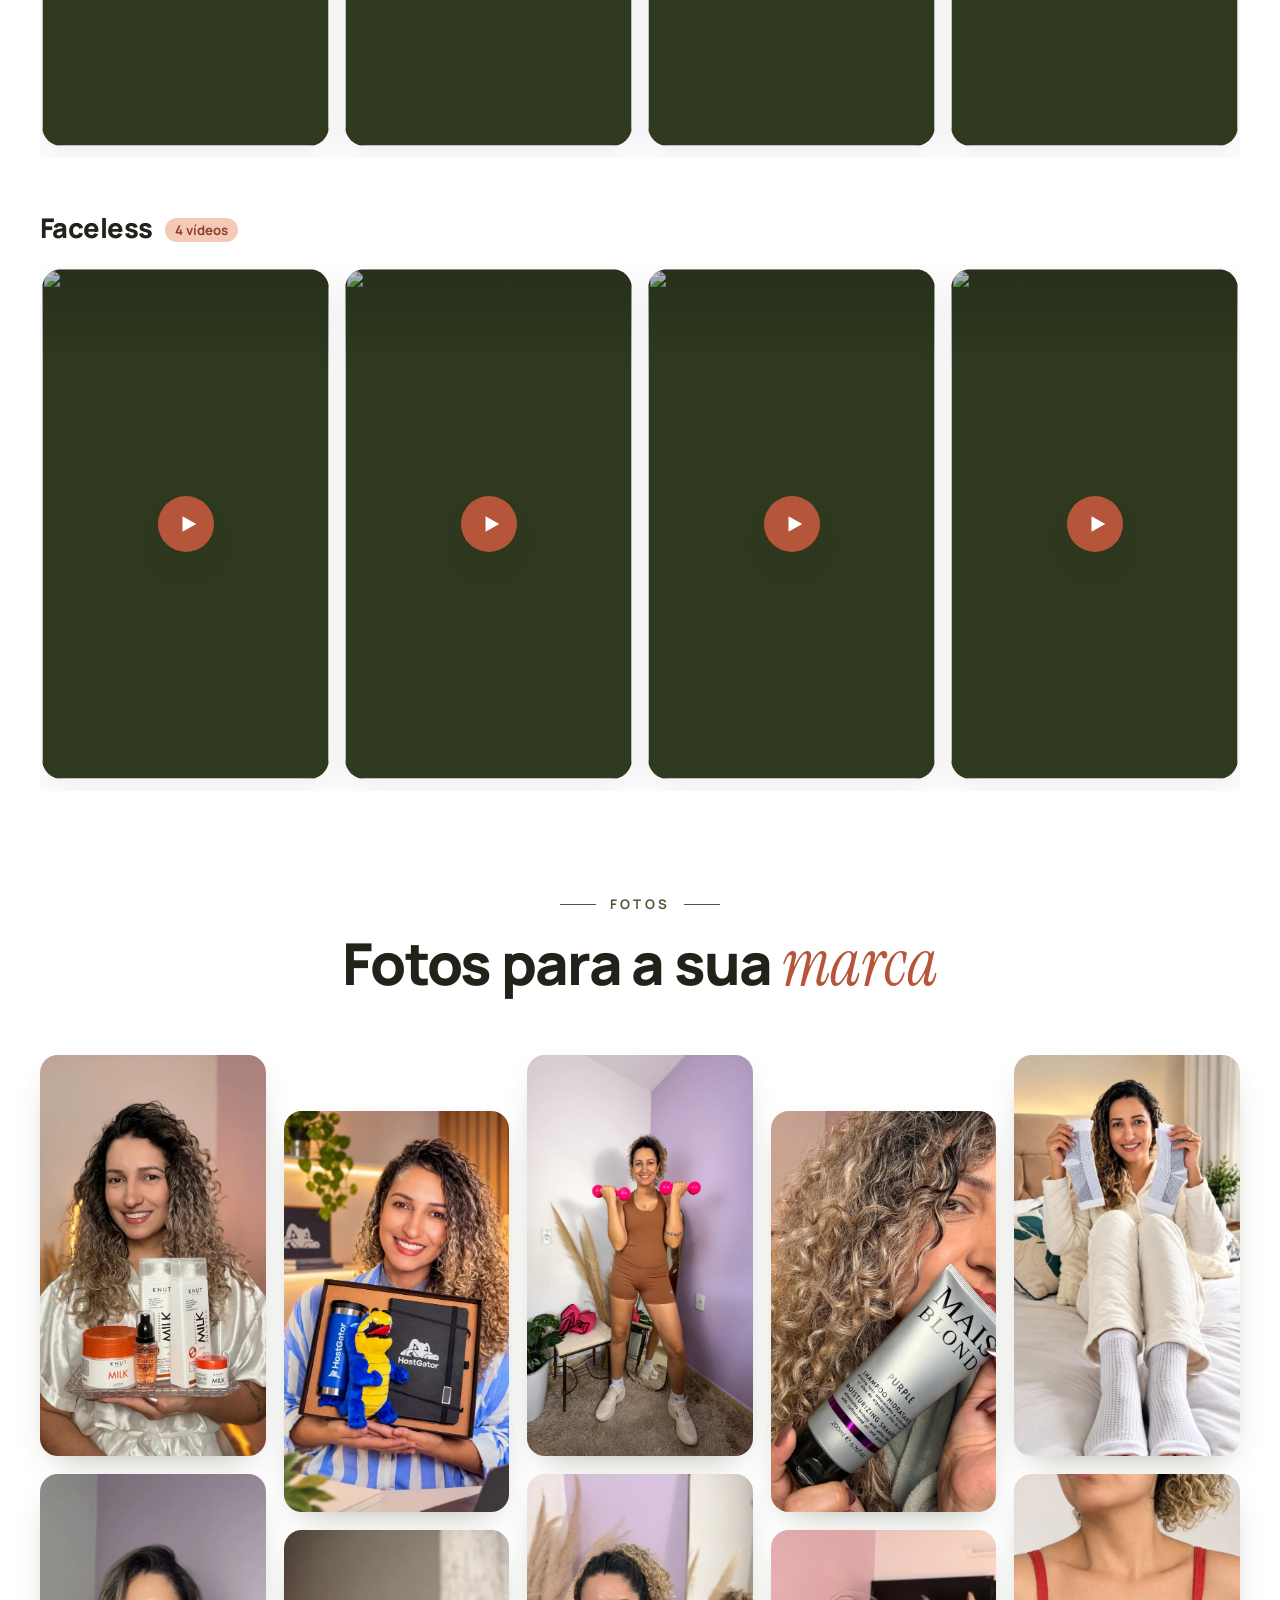
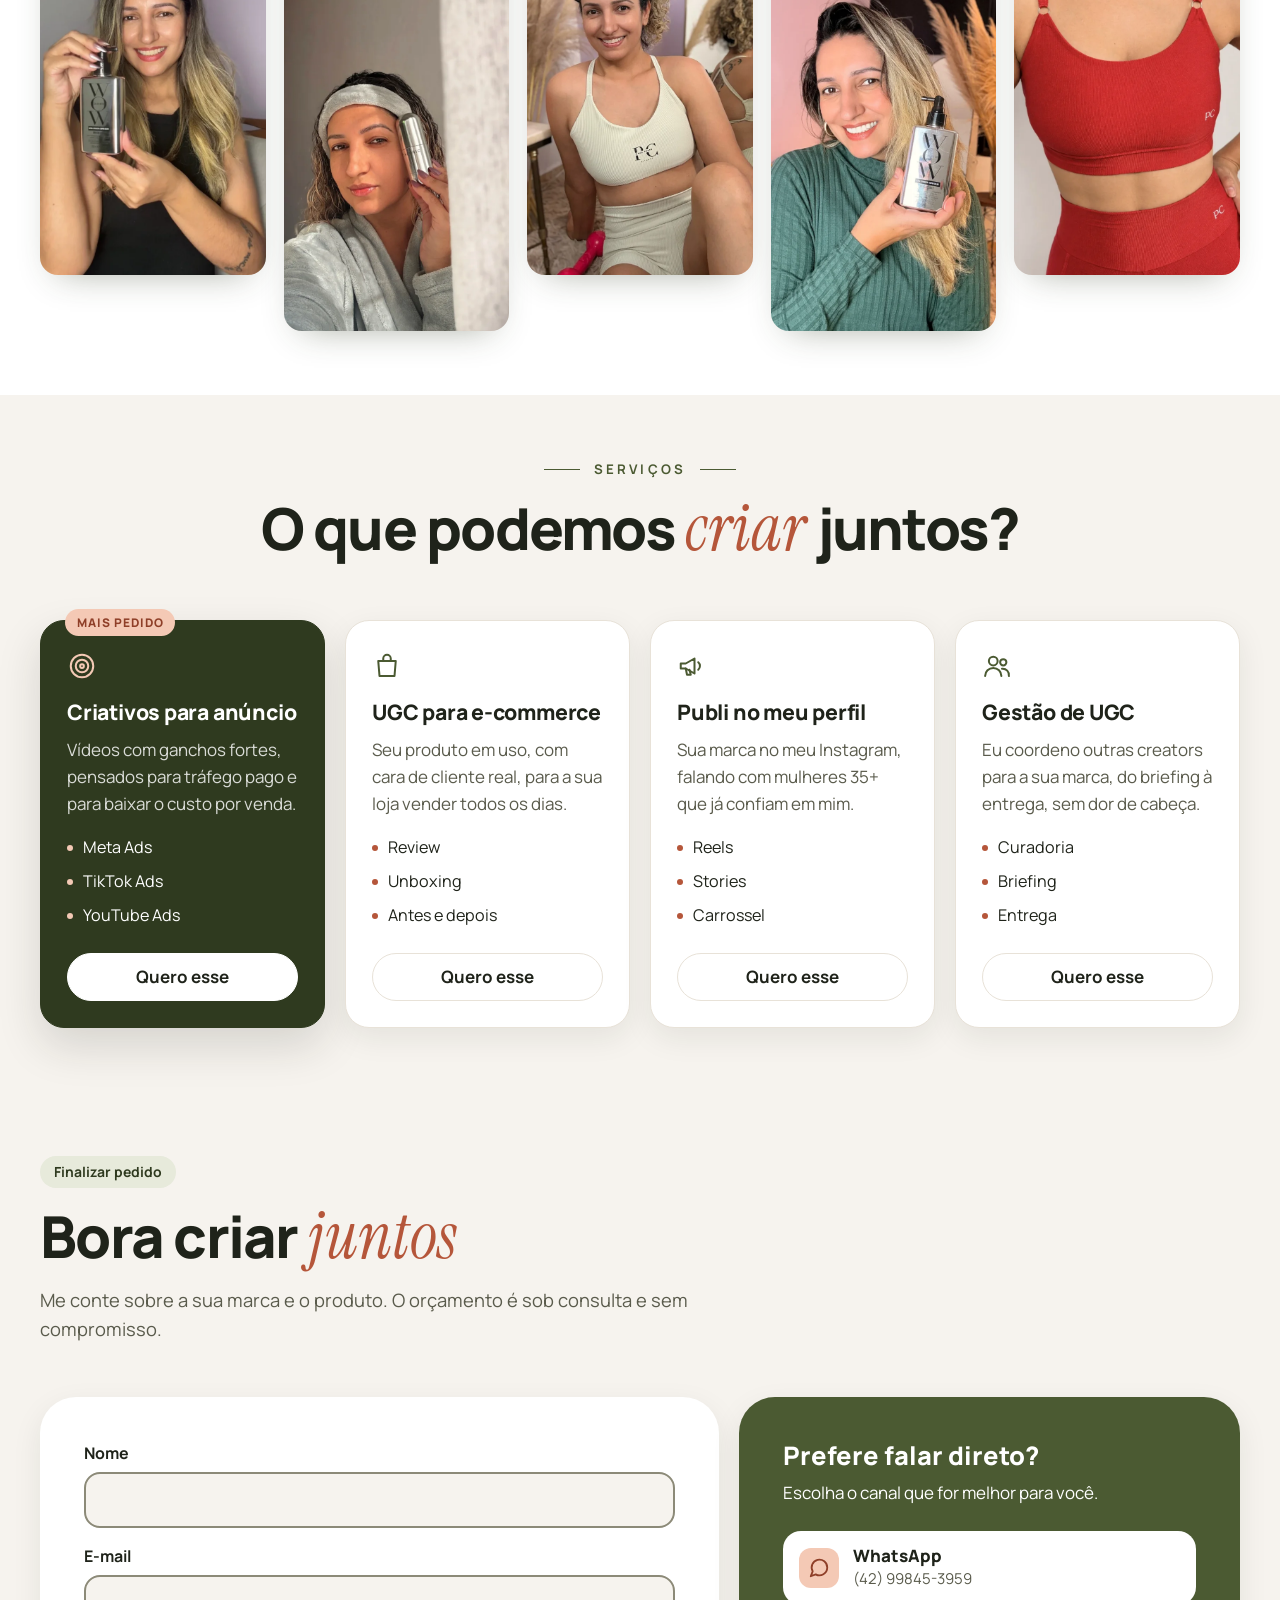
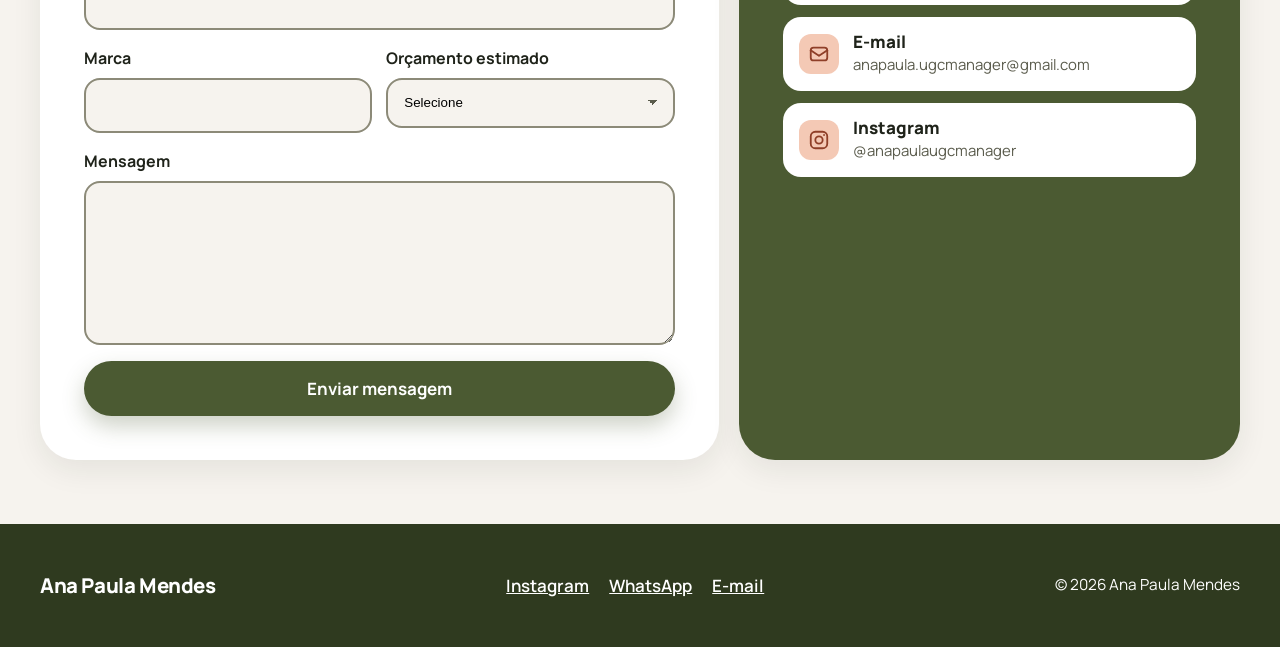
==== commit 59b3f199: "Capas novas nos videos de Haircare" ====
--- a/index.html
+++ b/index.html
@@ -879,6 +879,14 @@
   ]}
 ];
 
+/* CAPAS: capa escolhida por você para um vídeo, no lugar da capa do YouTube.
+   À esquerda, o código do vídeo no YouTube; à direita, o arquivo da imagem na pasta do site. */
+const CAPAS = {
+  "bpp8WohNMl8": "foto-video-knut.webp",
+  "cEttY8E7l8M": "foto-video-colorwow2.webp",
+  "QK1CwChhF7g": "foto-video-maisblond.webp"
+};
+
 /* FRASES_TIRA: as palavras da tira verde que passa entre o Sobre mim e o Catálogo. */
 const FRASES_TIRA = [
   { pt: "Conexão real", en: "Real connection" },
@@ -1065,7 +1073,7 @@
         const rotuloEn = "Watch video" + (v.marca ? " for " + v.marca : "") + ", " + nomeEn;
         return '<li class="video-card">' +
           '<div class="video-frame" data-yt="' + esc(v.yt) + '">' +
-            '<img class="video-thumb" src="https://i.ytimg.com/vi/' + esc(v.yt) + '/oar2.jpg" alt="" loading="lazy" decoding="async" width="1080" height="1920"' +
+            '<img class="video-thumb" src="' + (CAPAS[v.yt] ? esc(CAPAS[v.yt]) : "https://i.ytimg.com/vi/" + esc(v.yt) + "/oar2.jpg") + '" alt="" loading="lazy" decoding="async" width="1080" height="1920"' +
               ' onerror="this.onerror=null;this.src=\'https://i.ytimg.com/vi/' + esc(v.yt) + '/hqdefault.jpg\'">' +
             '<div class="video-capa" aria-hidden="true">' +
               (v.marca ? '<span class="video-selo">' + esc(v.marca) + "</span>" : "") +
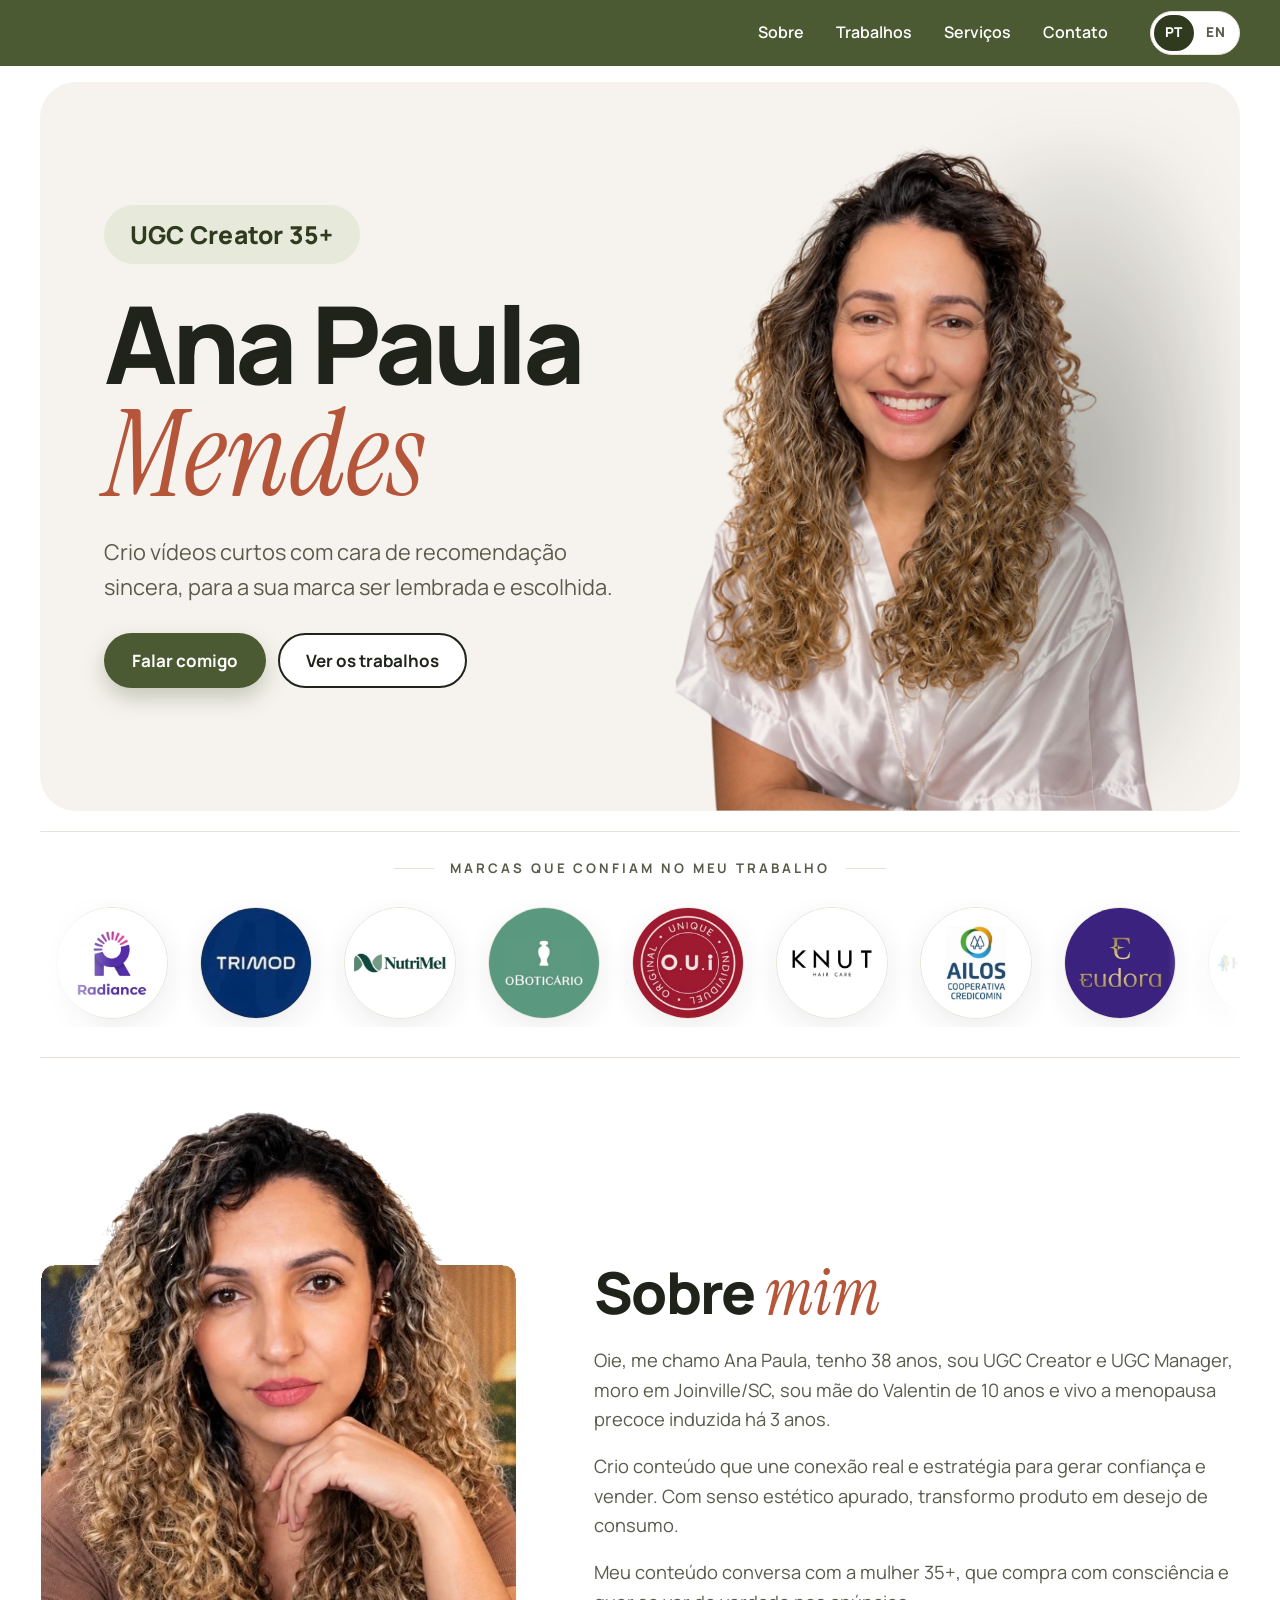
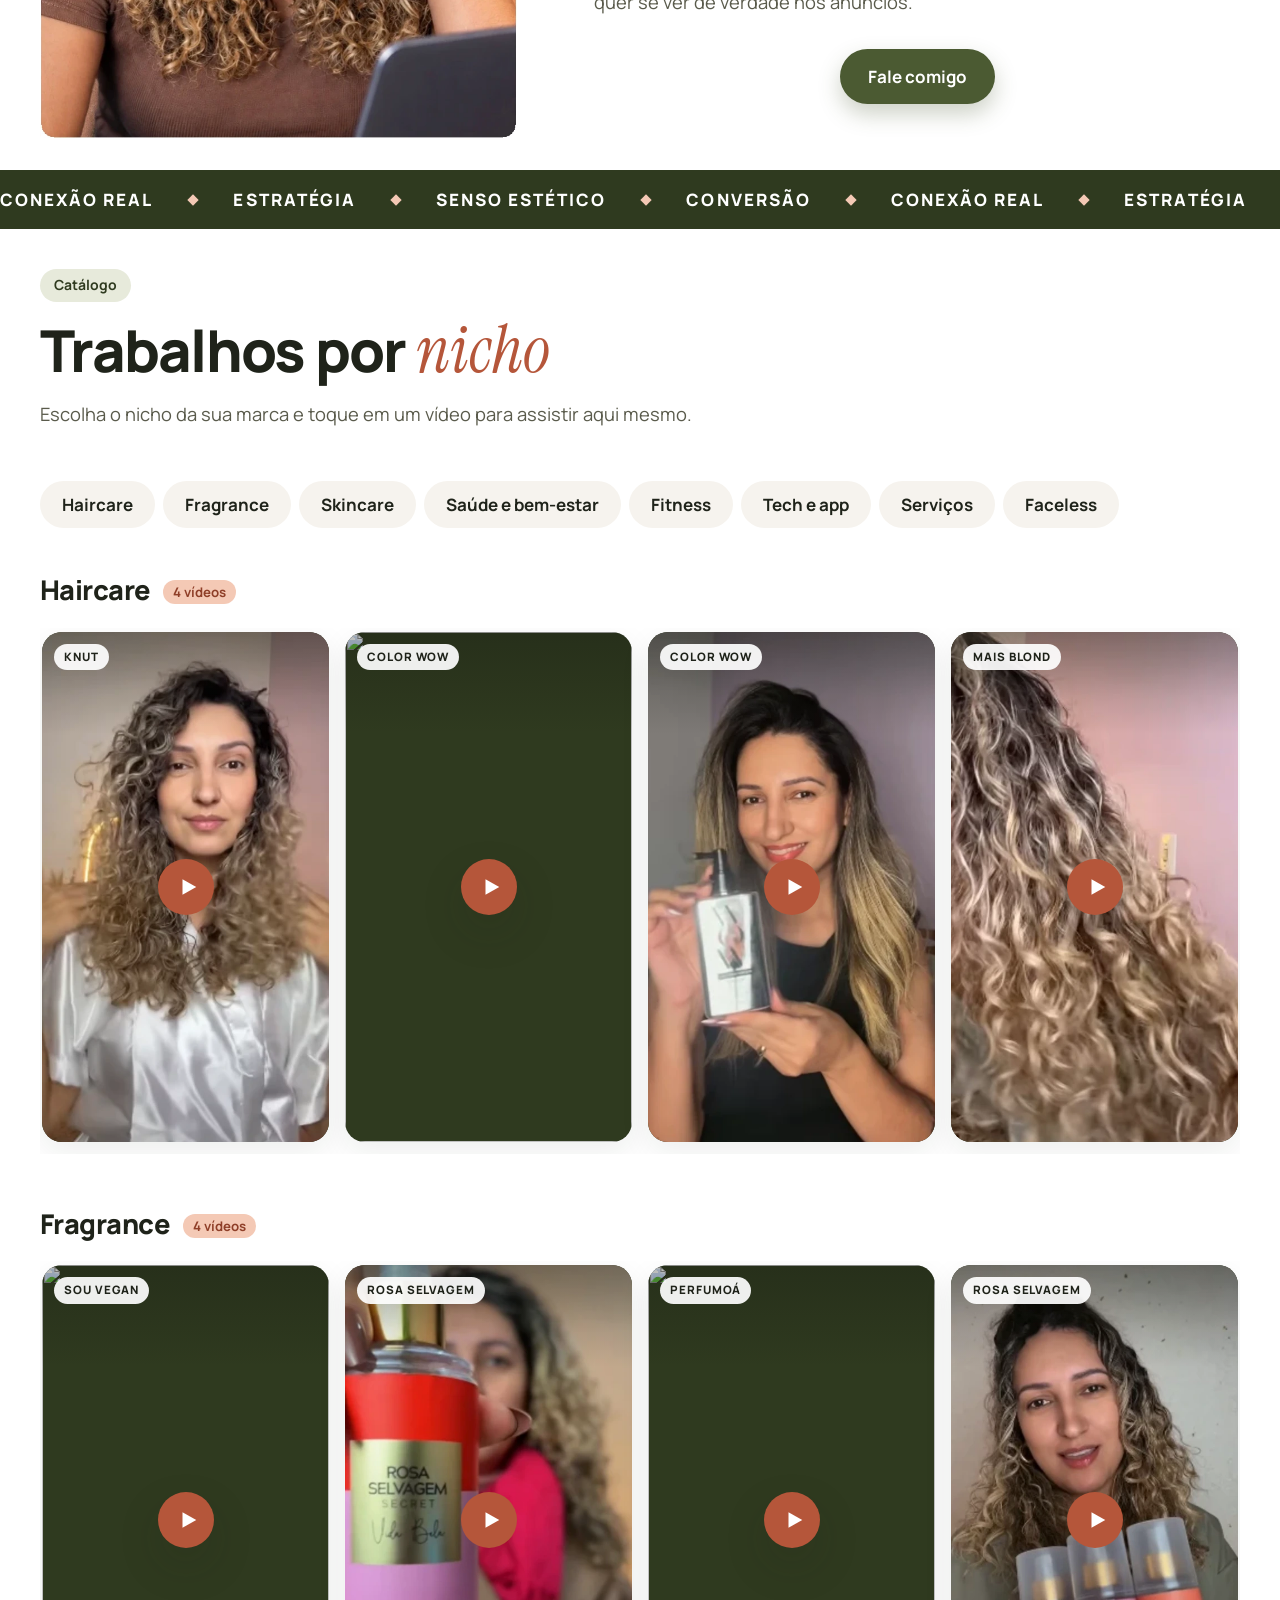
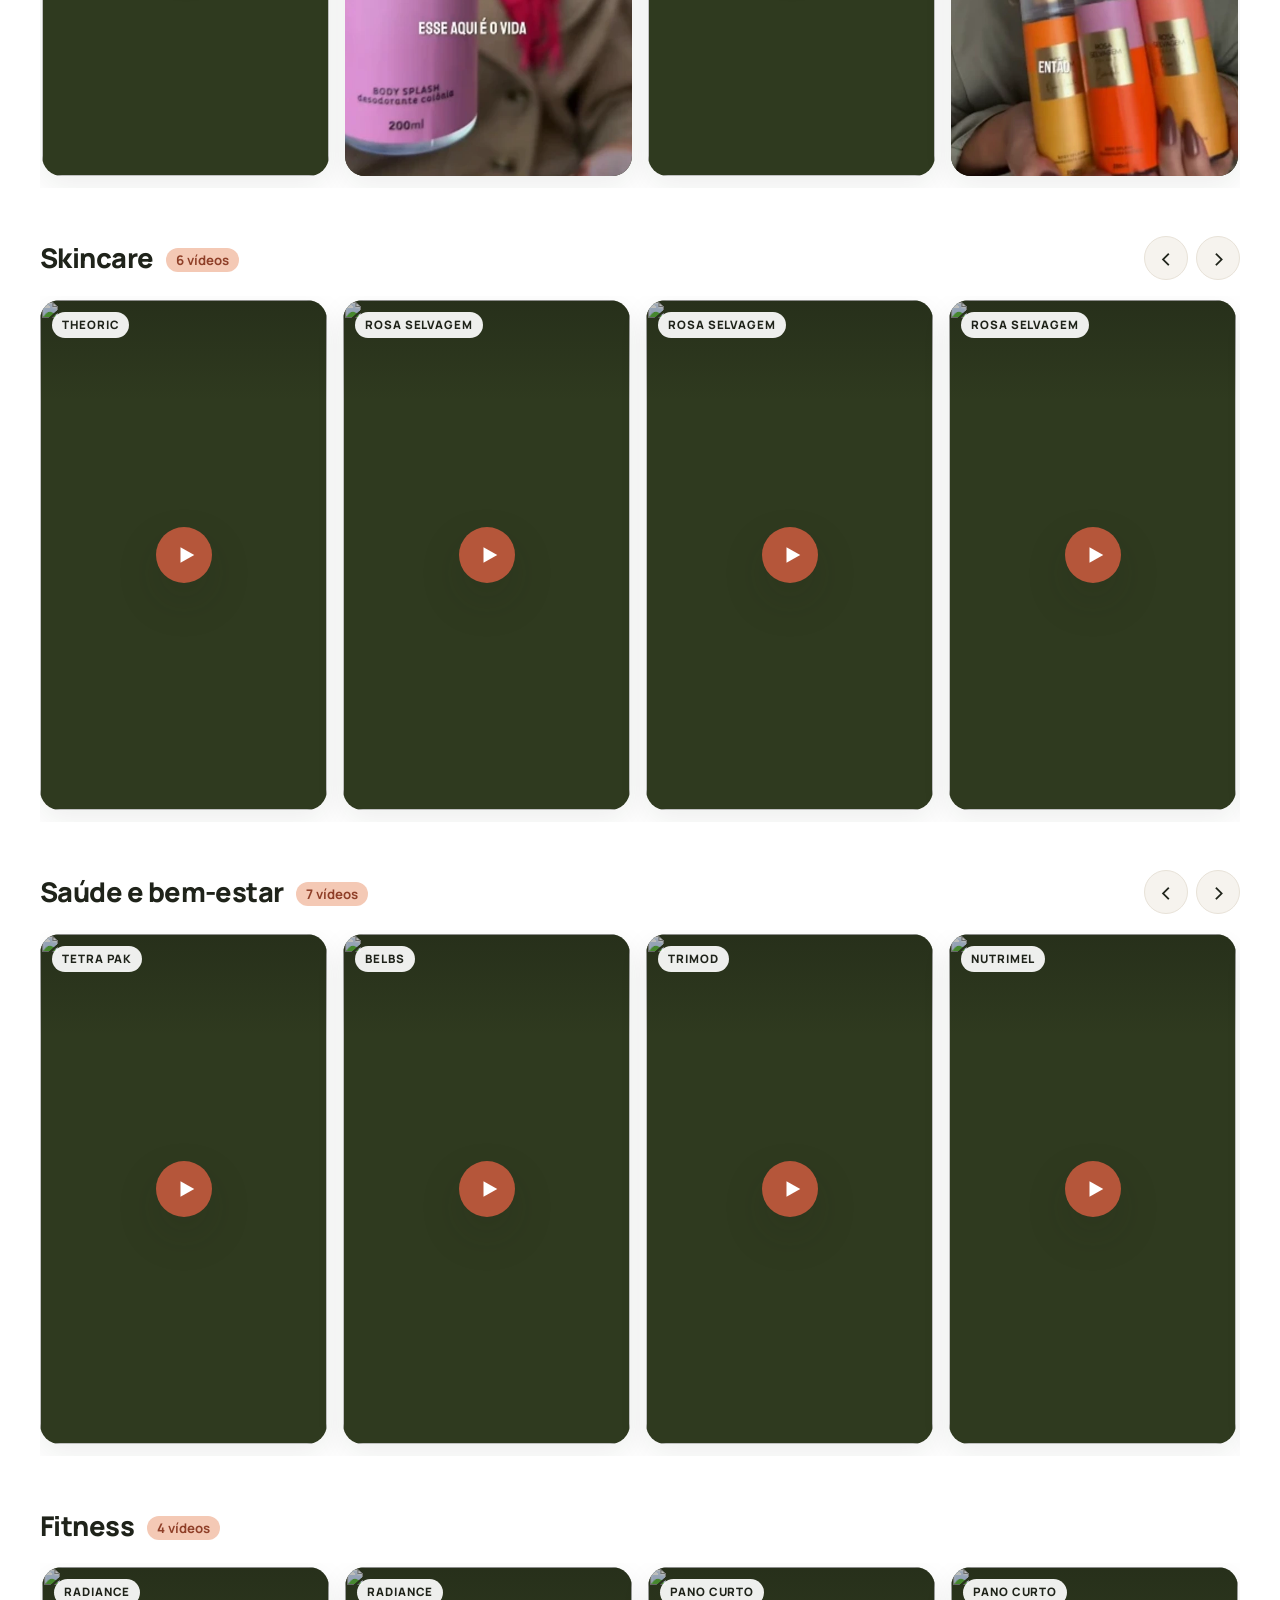
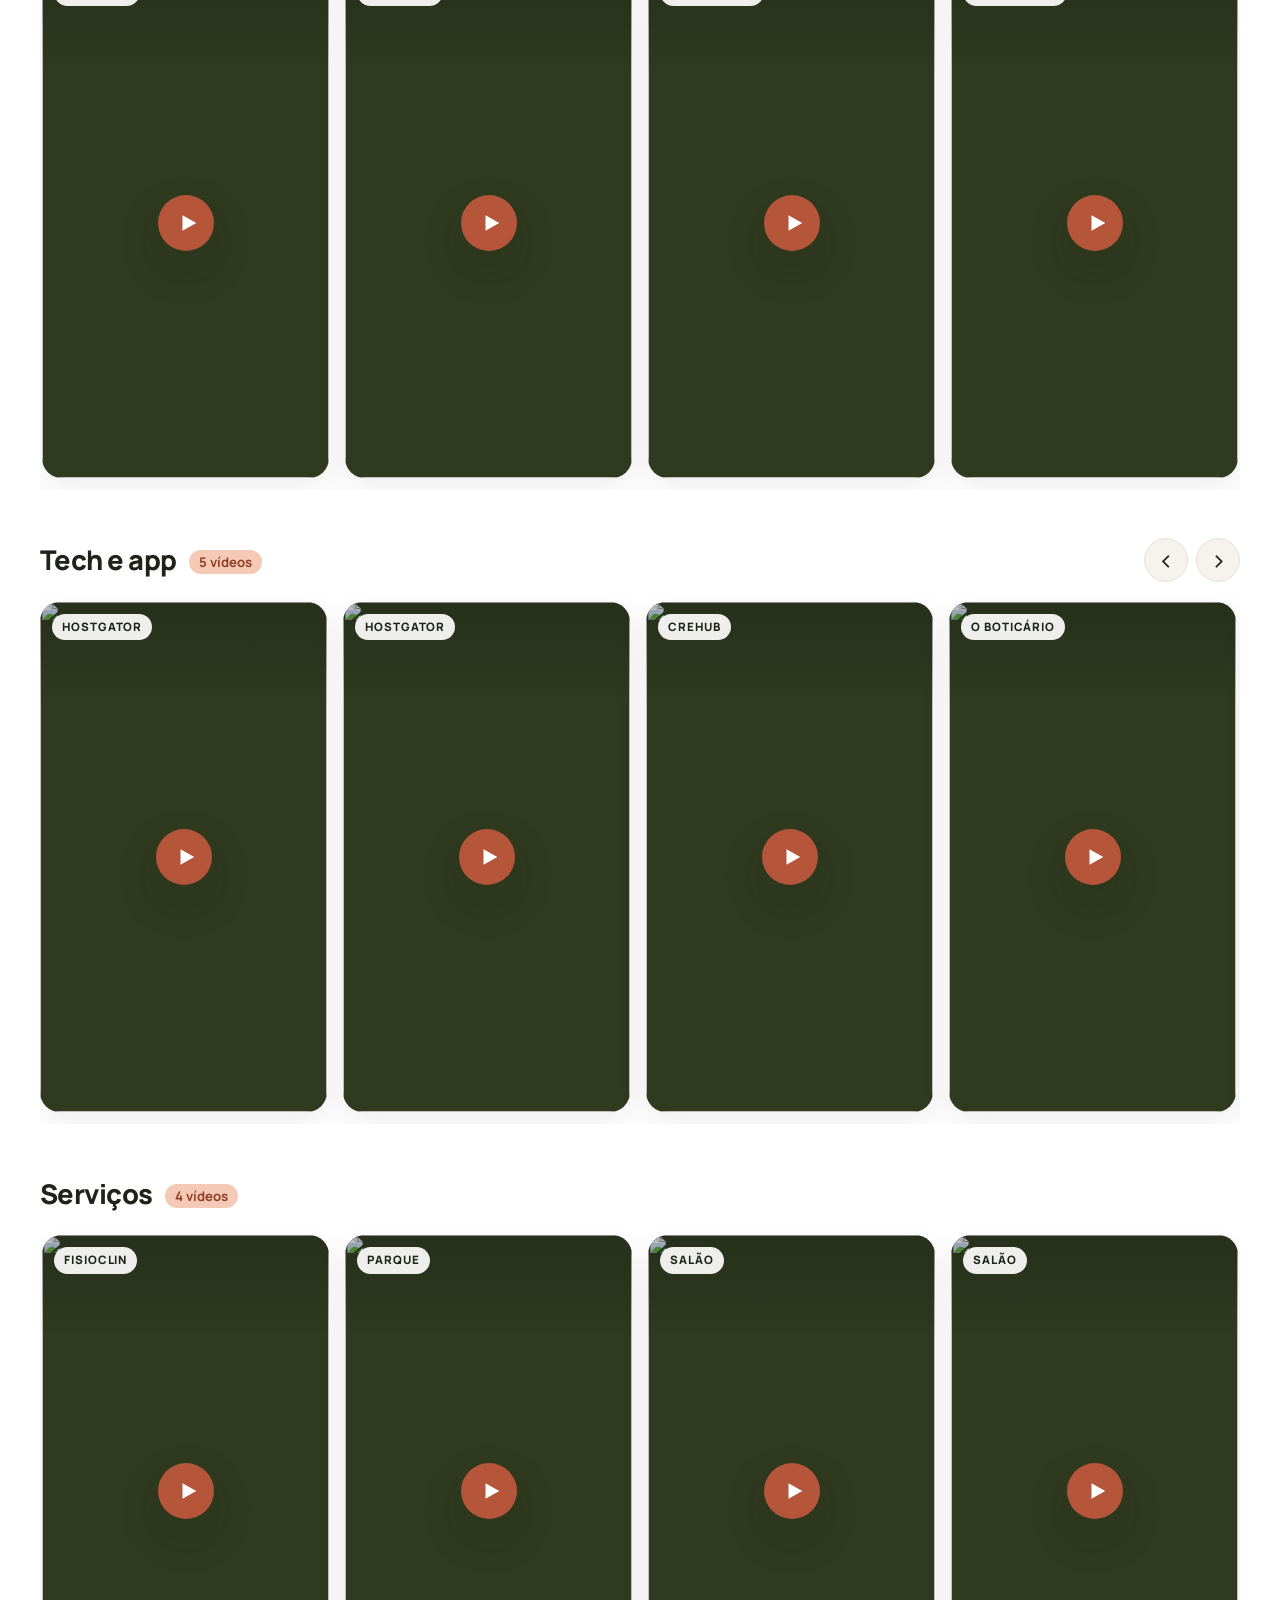
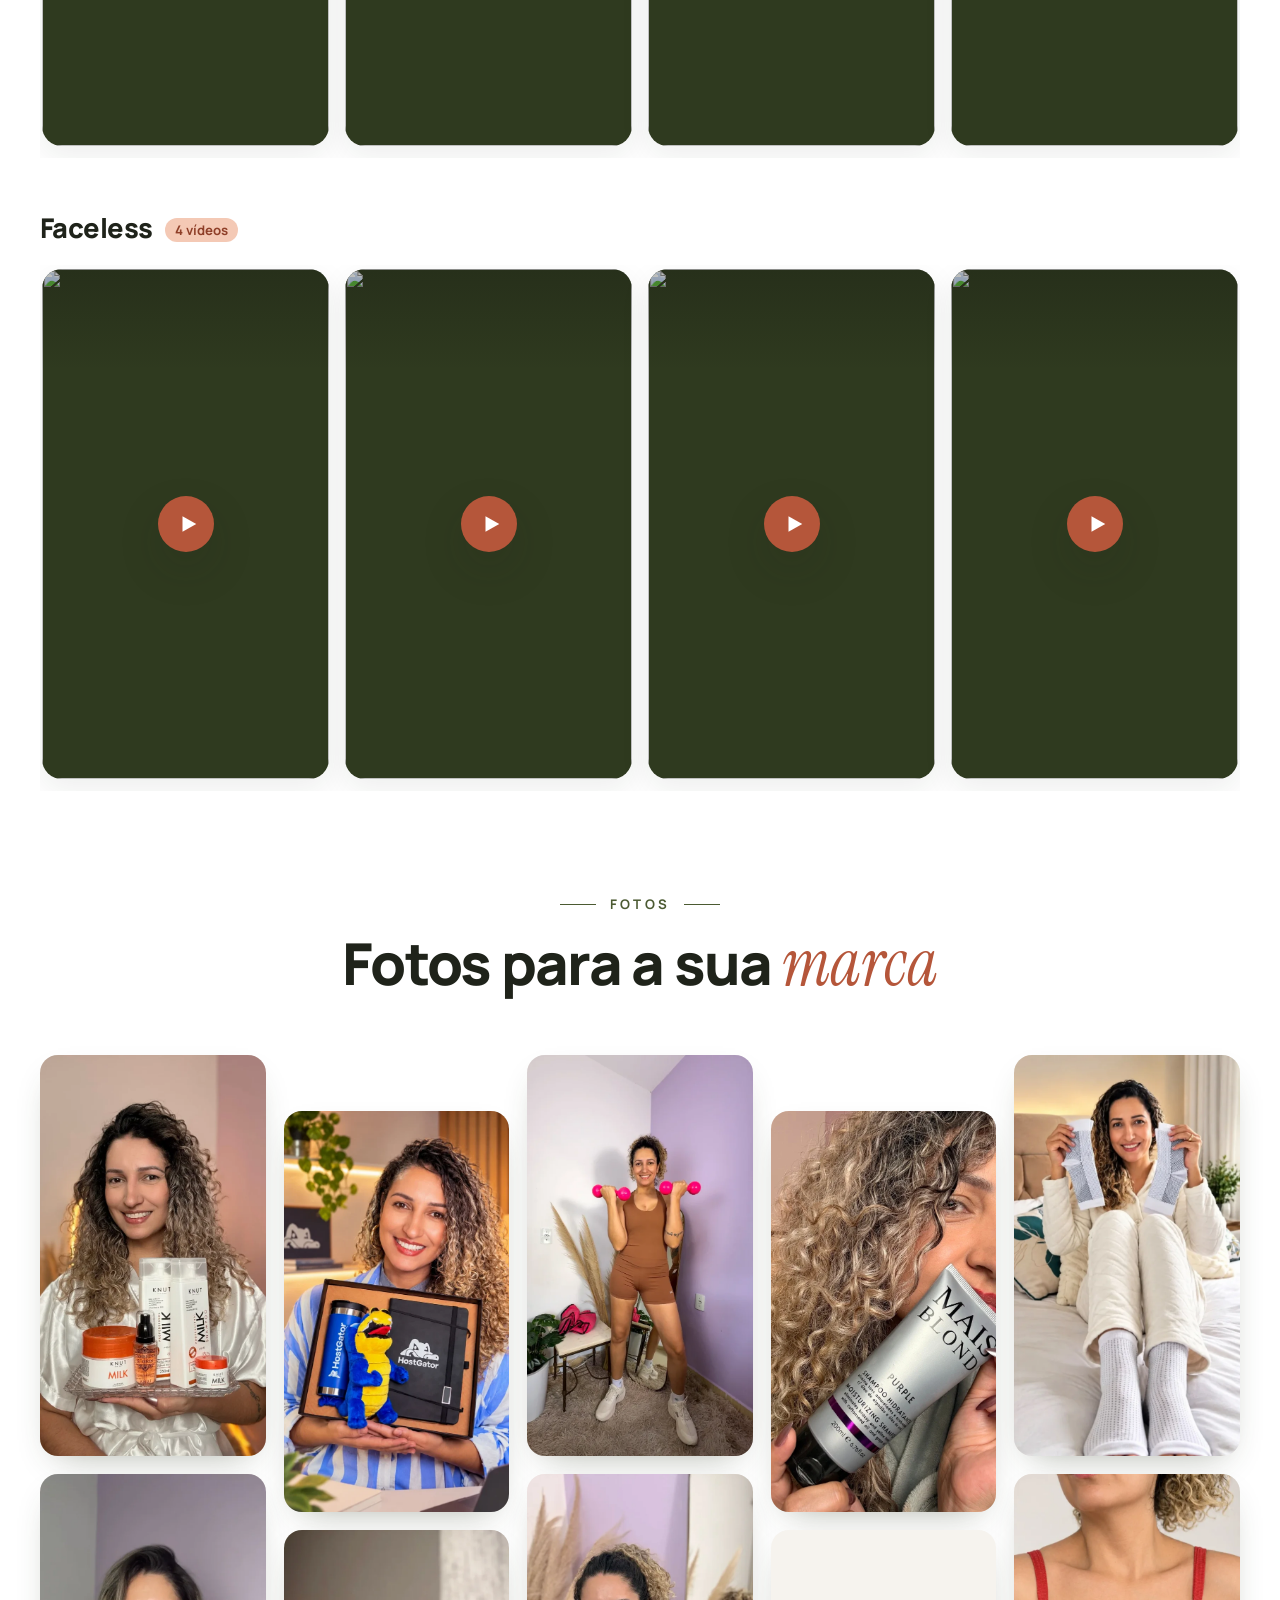
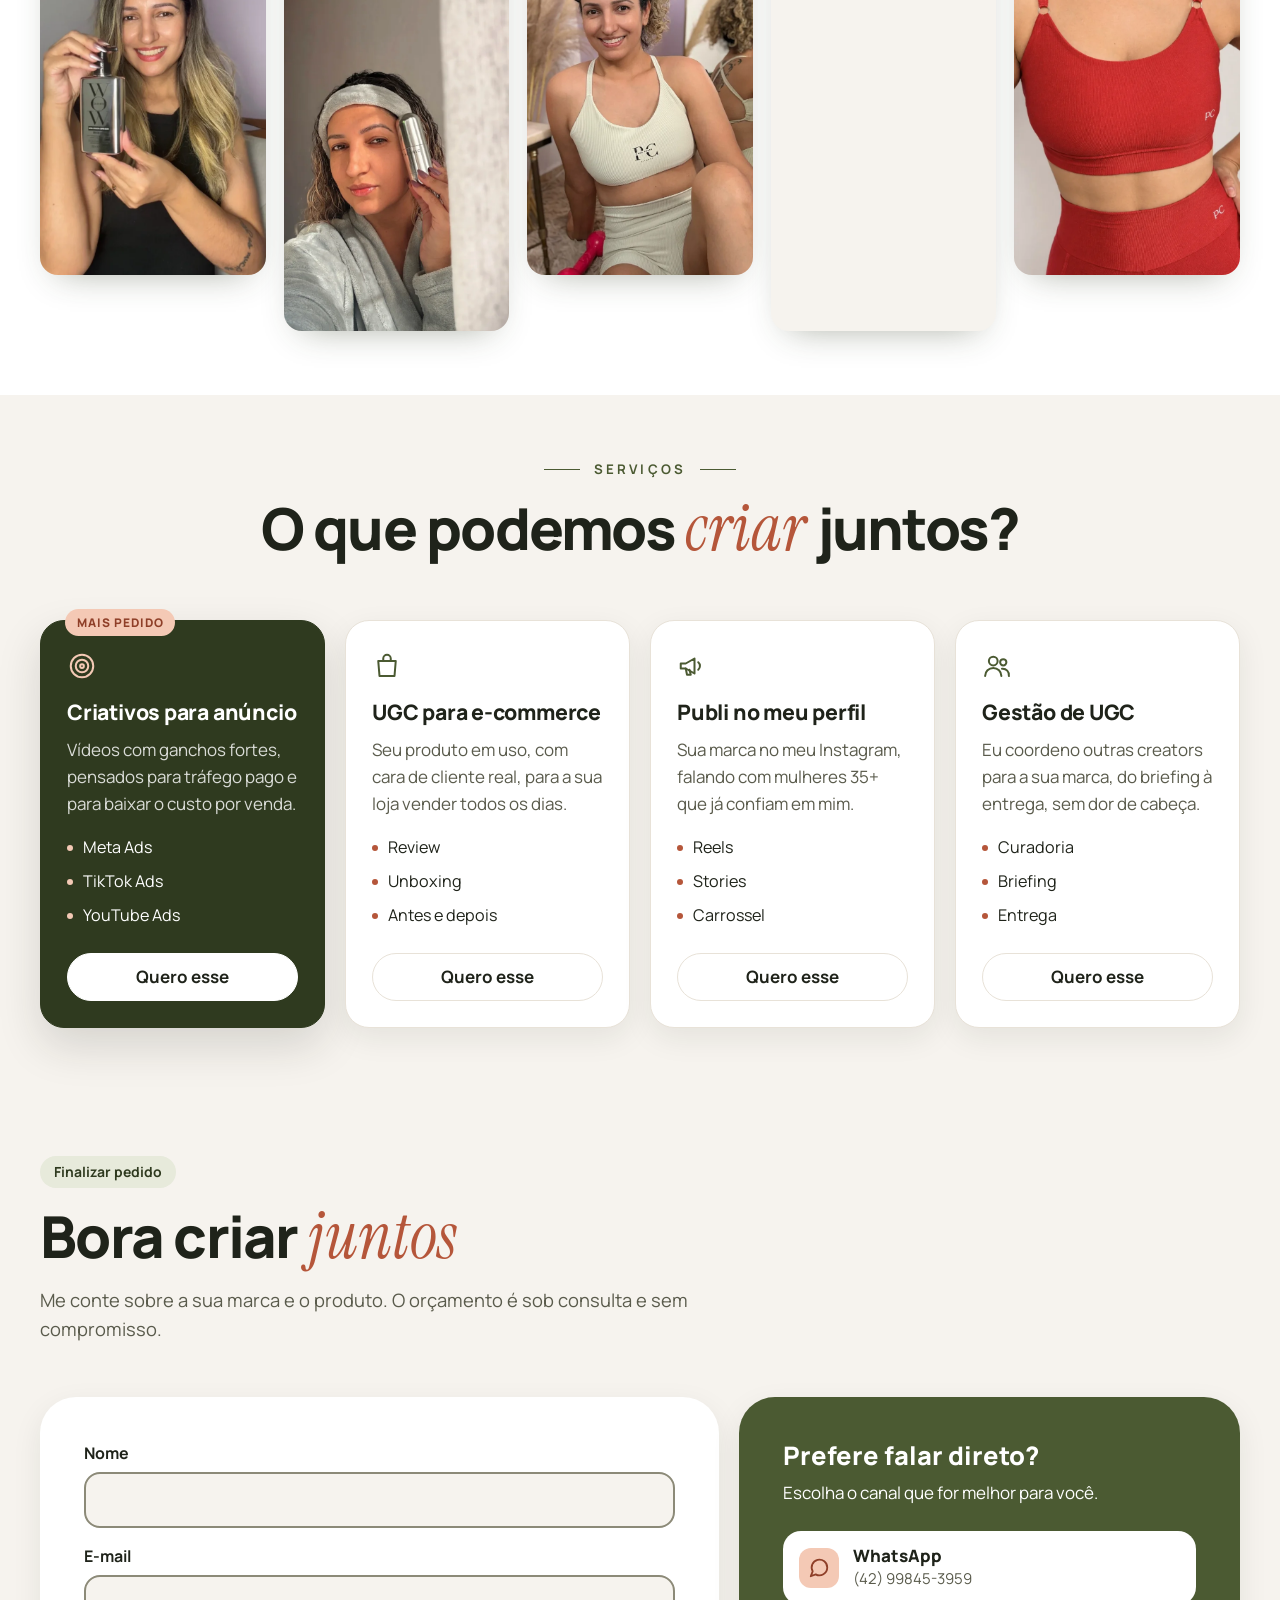
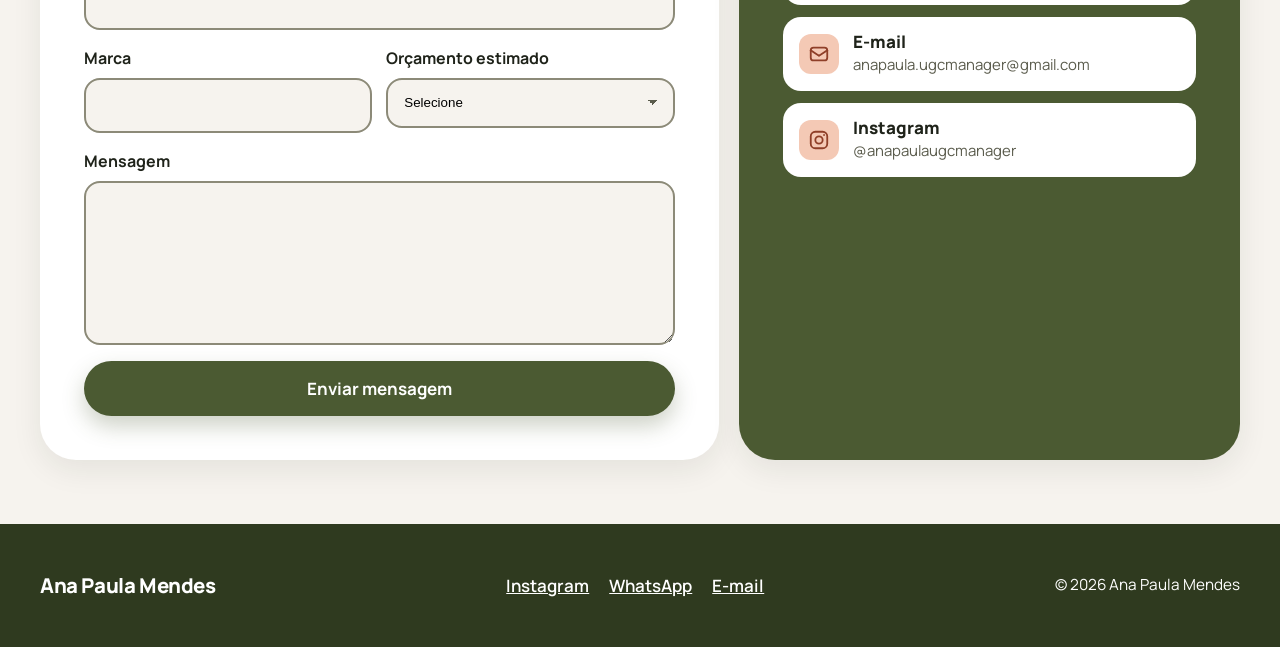
==== commit 8aa4d1be: "Capas novas nos videos de Fragrance" ====
--- a/index.html
+++ b/index.html
@@ -884,7 +884,9 @@
 const CAPAS = {
   "bpp8WohNMl8": "foto-video-knut.webp",
   "cEttY8E7l8M": "foto-video-colorwow2.webp",
-  "QK1CwChhF7g": "foto-video-maisblond.webp"
+  "QK1CwChhF7g": "foto-video-maisblond.webp",
+  "QoeimOoLbio": "foto-video-rosaselvagem1.webp",
+  "OWtvhM8_kWg": "foto-video-rosaselvagem2.webp"
 };
 
 /* FRASES_TIRA: as palavras da tira verde que passa entre o Sobre mim e o Catálogo. */
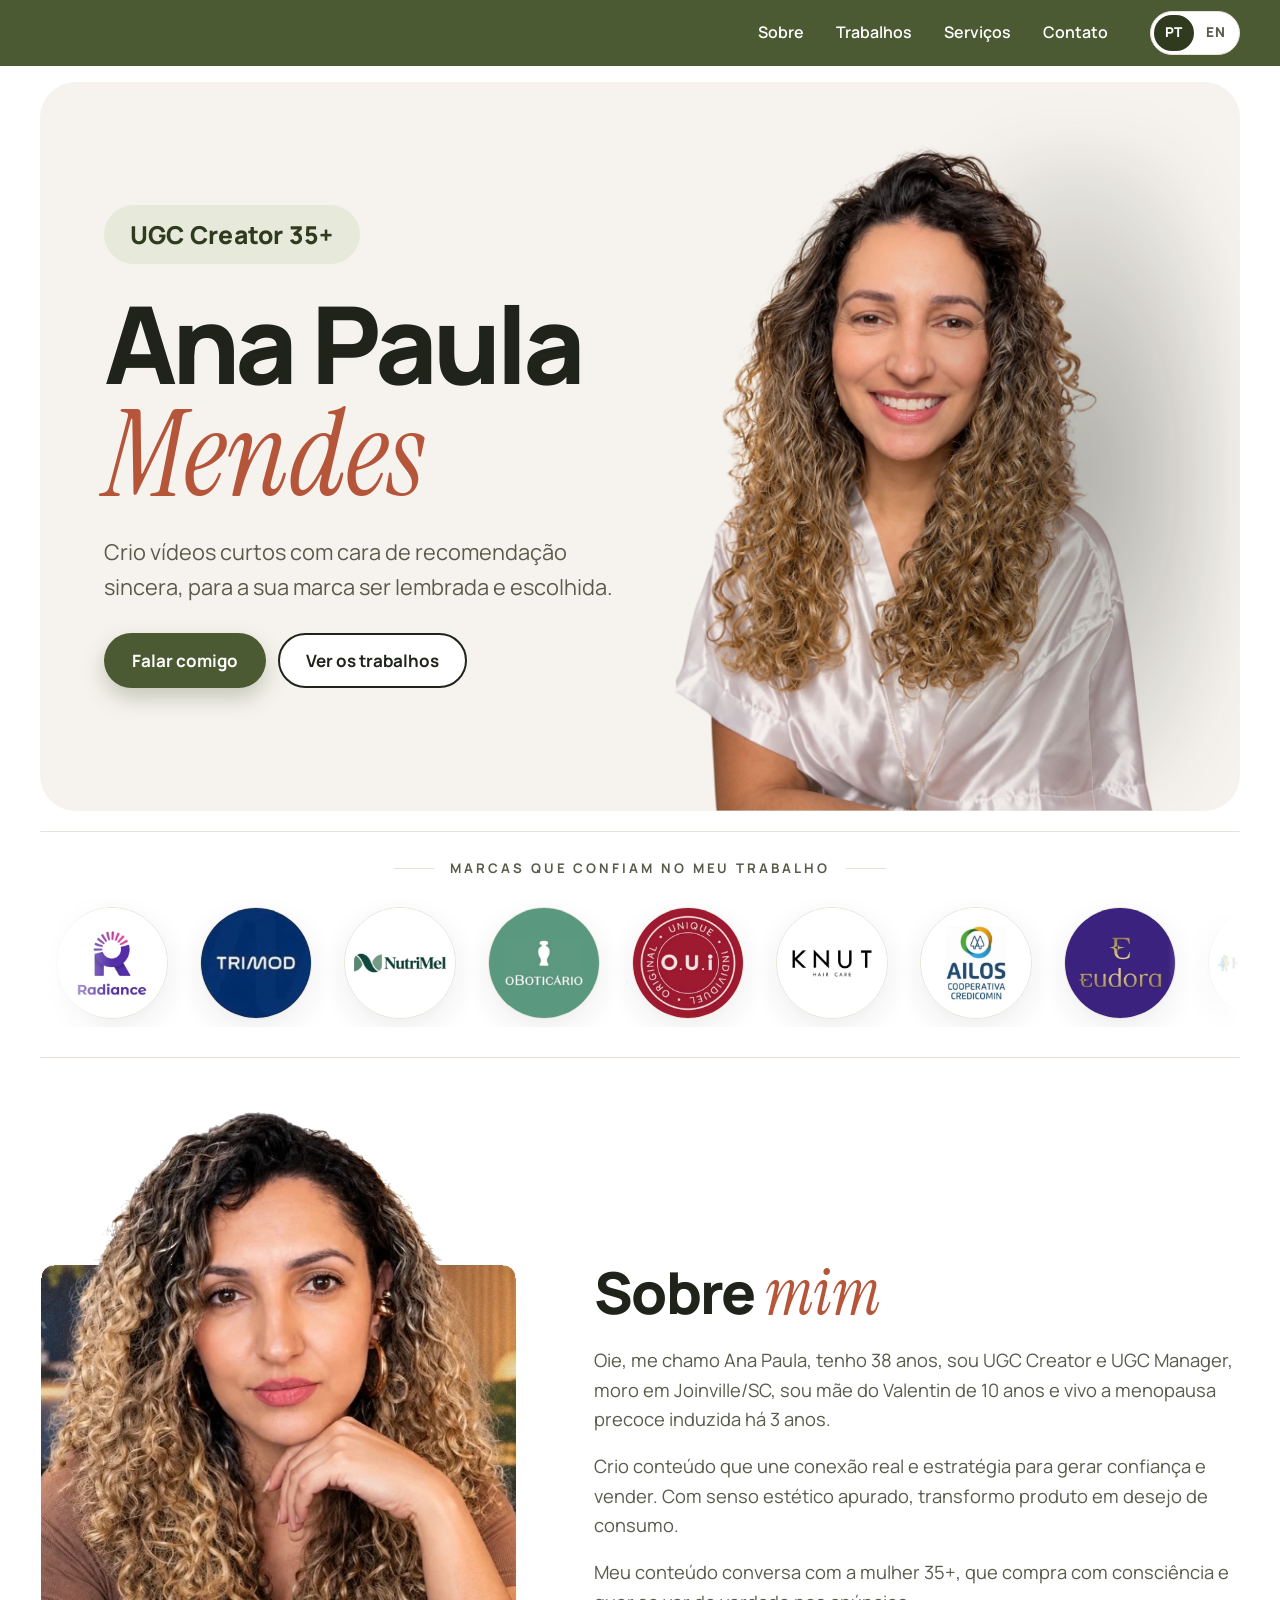
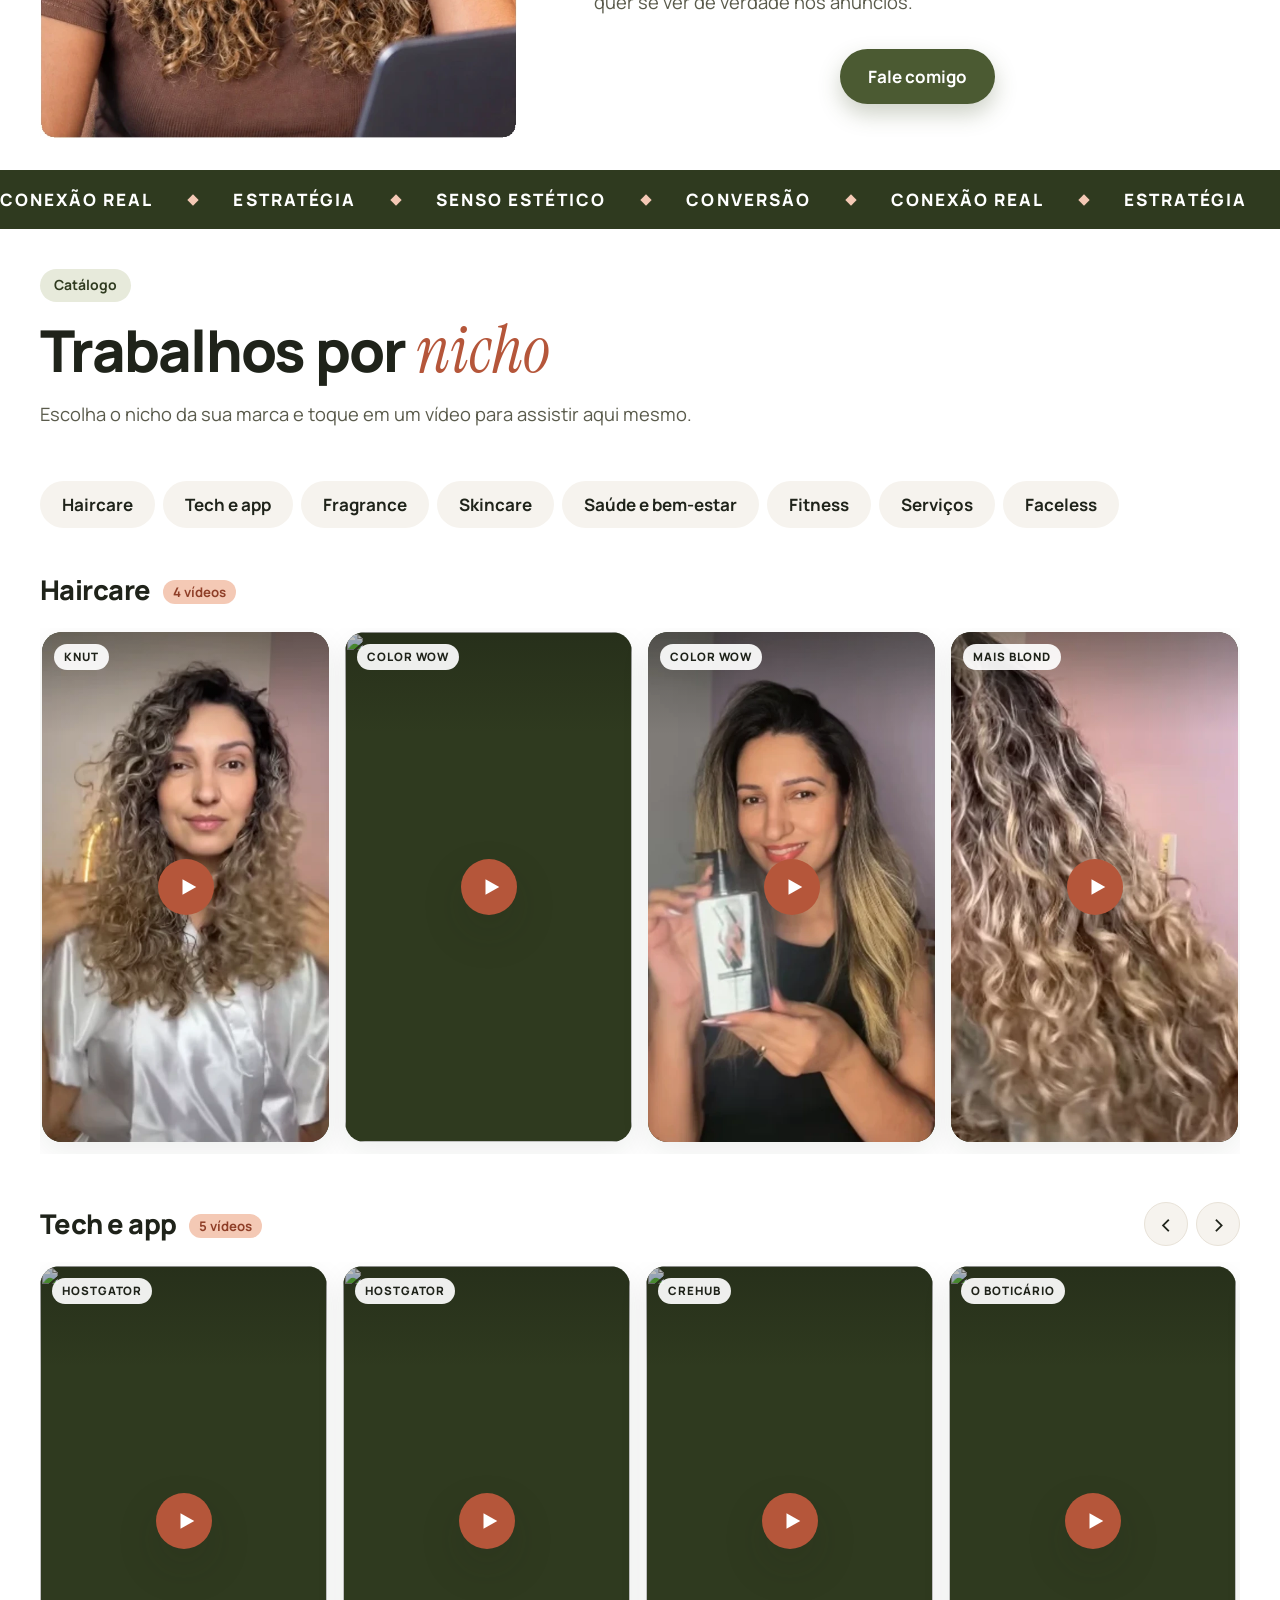
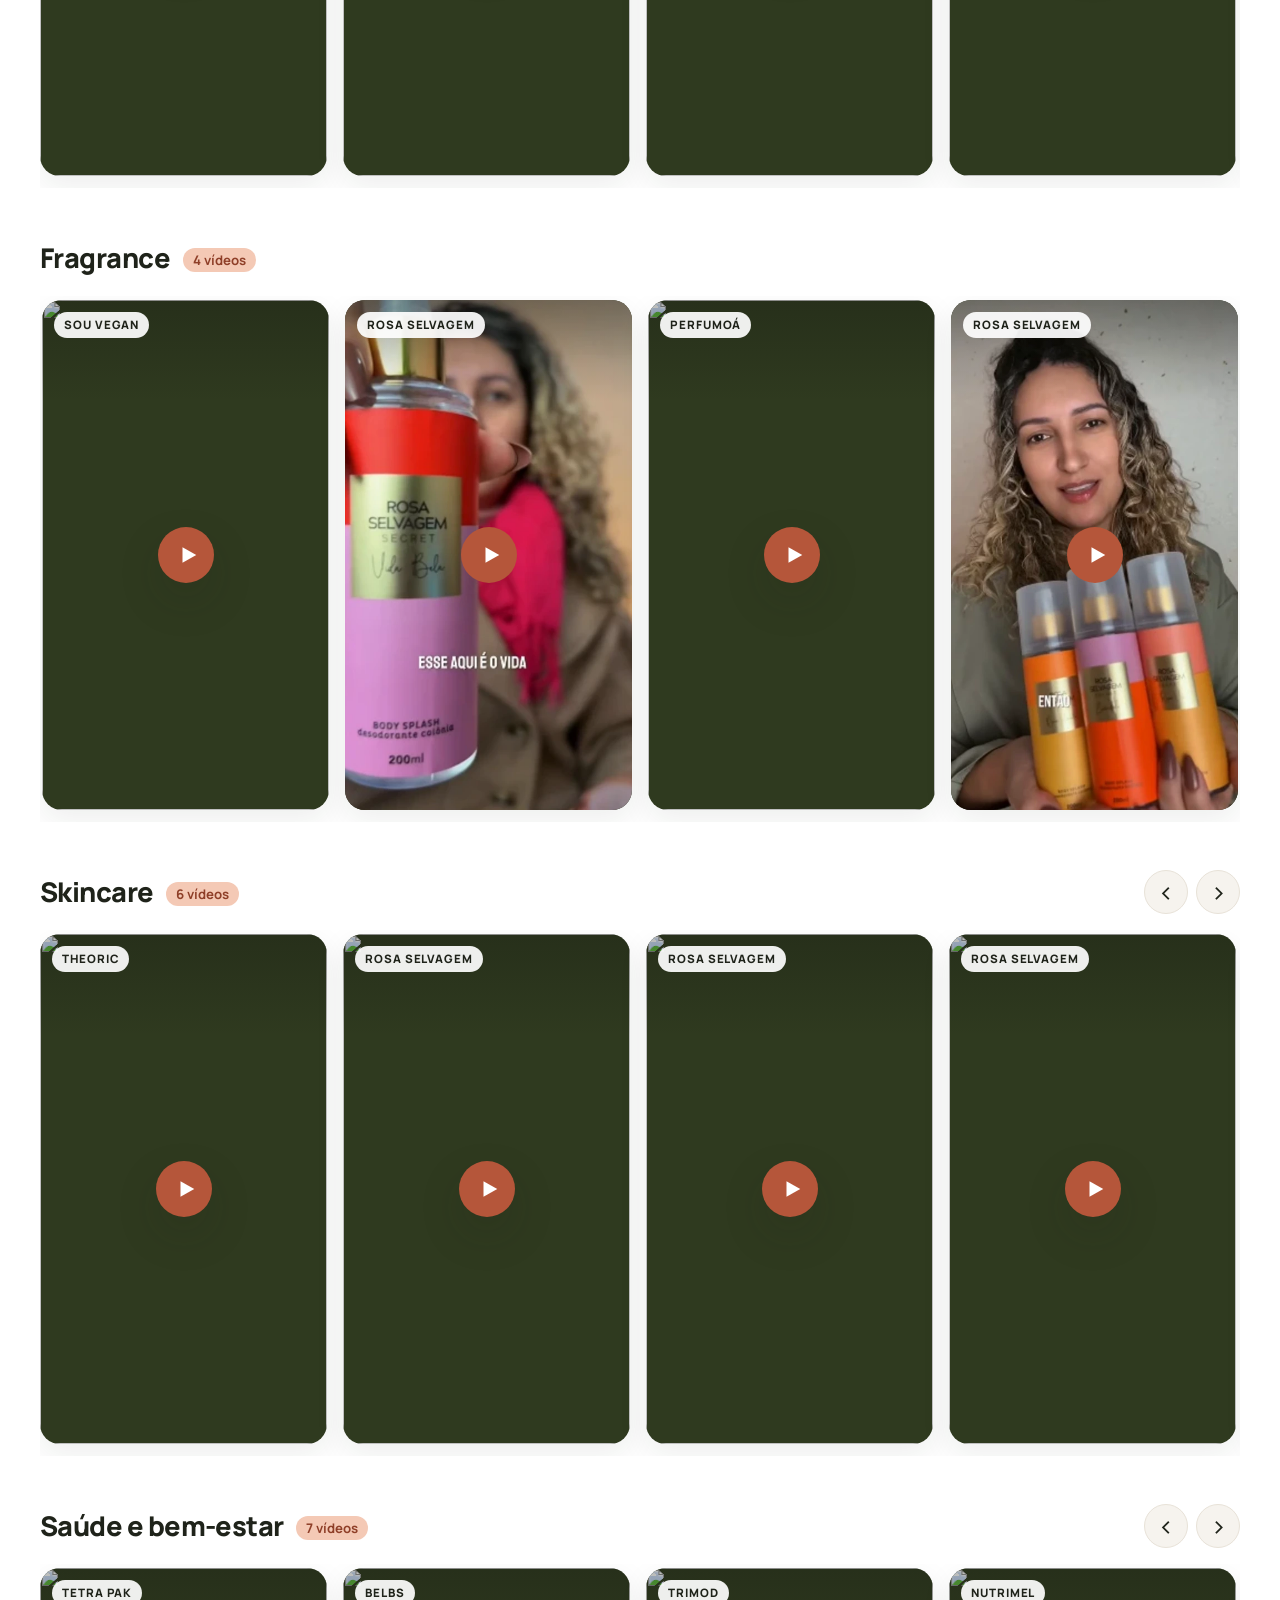
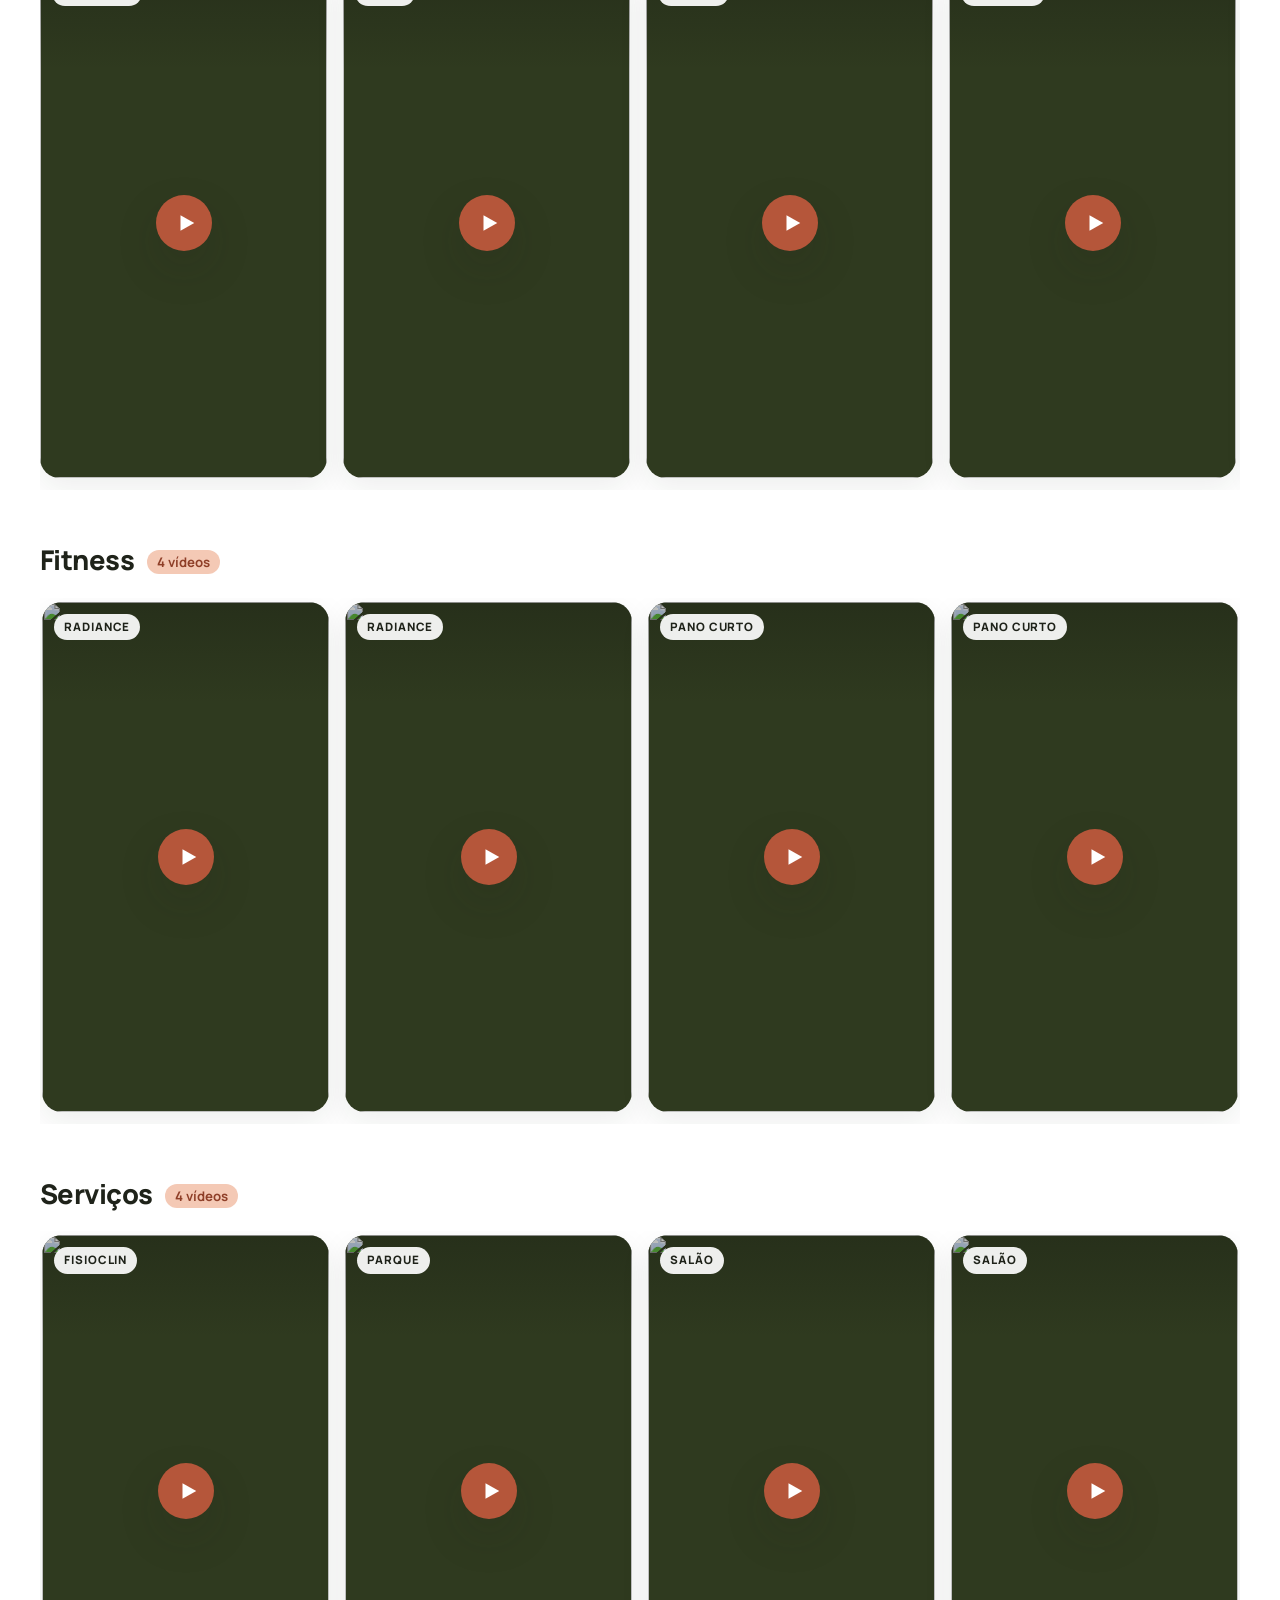
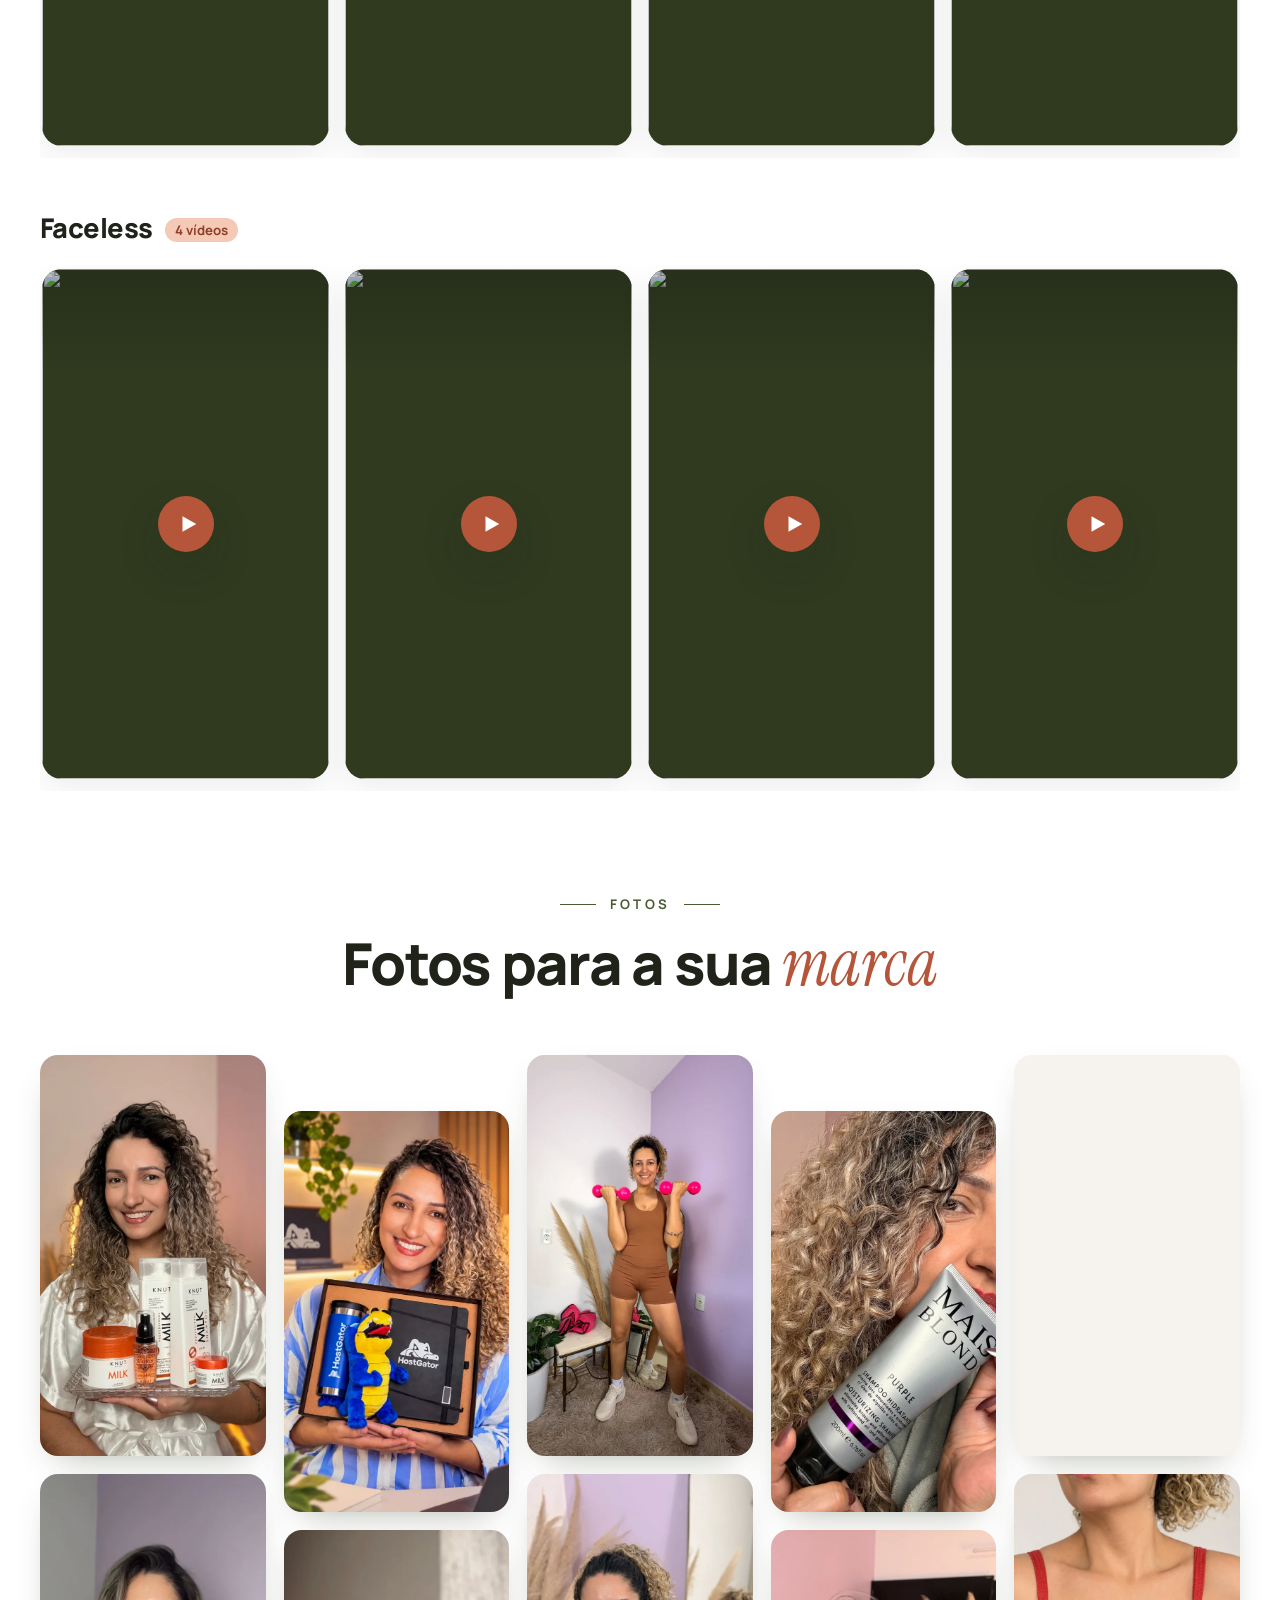
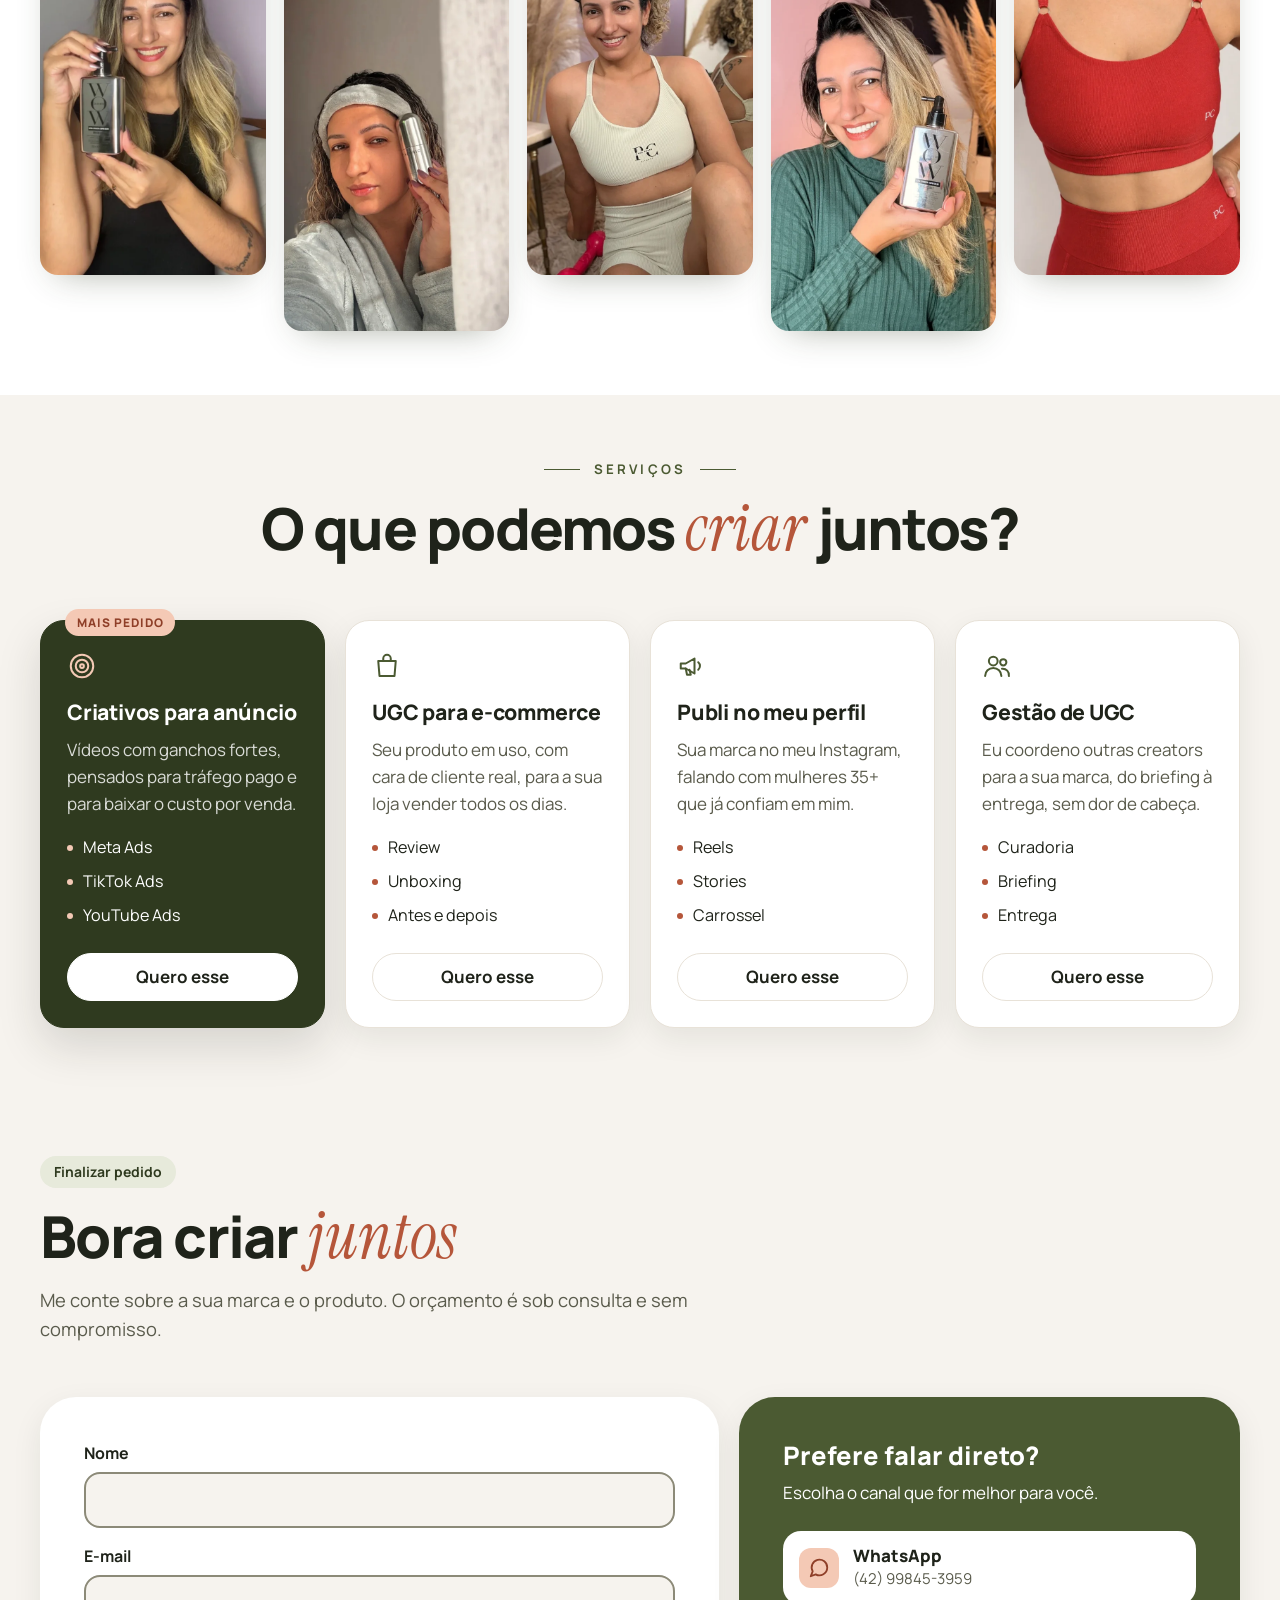
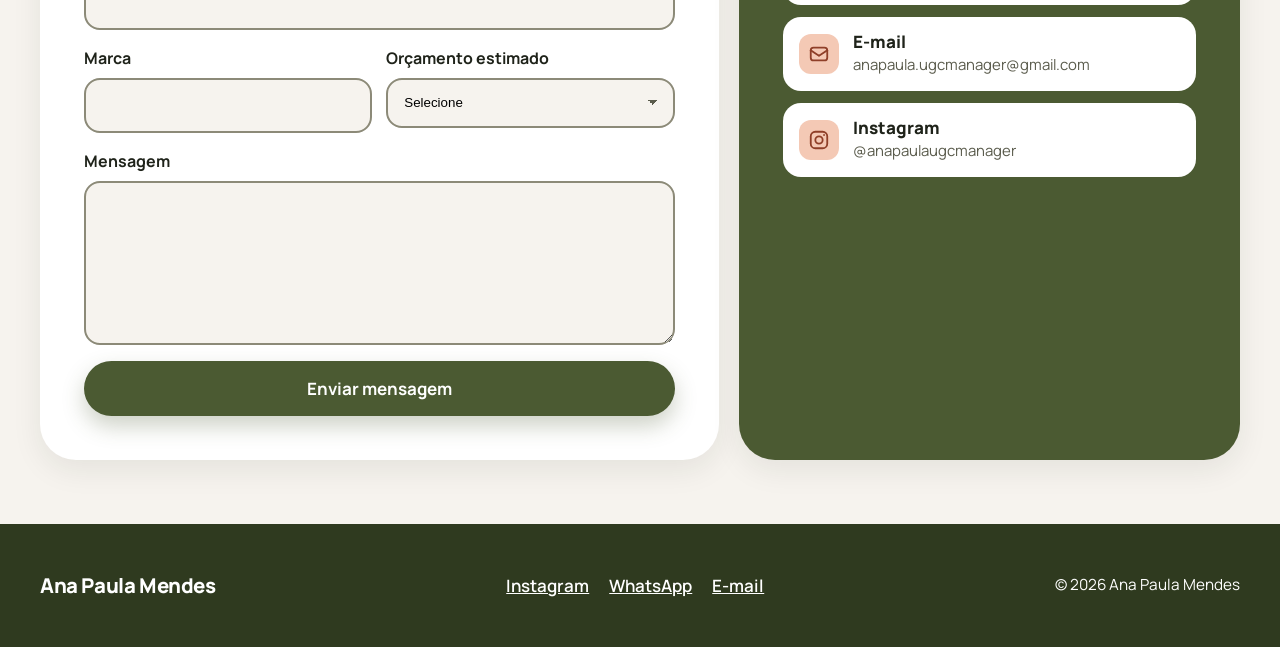
==== commit 77a3ba35: "Tech e app como segundo nicho" ====
--- a/index.html
+++ b/index.html
@@ -816,8 +816,9 @@
 ];
 
 /* NICHOS: os vídeos agora vêm do painel (aba Portfólio, tabela "videos").
-   Esta lista fica só de reserva: o site usa ela se o banco não responder.
-   Também é daqui que sai o nome em inglês de cada nicho.
+   Esta lista fica de reserva: o site usa ela se o banco não responder.
+   Daqui também saem o nome em inglês e a ORDEM dos nichos no site
+   (para mudar a ordem dos nichos, mude a ordem dos blocos aqui).
    nome / en = nome do nicho em português e em inglês.
    yt    = o código do vídeo no YouTube (o que vem depois de /shorts/ no link).
    marca = nome que aparece na etiqueta em cima do vídeo. Pode ficar vazio.
@@ -828,6 +829,13 @@
     { yt: "KWq-VLzWyWY", marca: "Color Wow" },
     { yt: "cEttY8E7l8M", marca: "Color Wow" },
     { yt: "QK1CwChhF7g", marca: "Mais Blond" }
+  ]},
+  { nome: "Tech e app", en: "Tech & apps", videos: [
+    { yt: "NE6bZiqZ2Xs", marca: "HostGator" },
+    { yt: "UeHXeWuaUy8", marca: "HostGator" },
+    { yt: "Nxs7HNSP33k", marca: "Crehub" },
+    { yt: "NZAQw-RYHjU", marca: "O Boticário" },
+    { yt: "mBPcsj3t_28", marca: "Ailos" }
   ]},
   { nome: "Fragrance", en: "Fragrance", videos: [
     { yt: "6MQVFUYebSA", marca: "Sou Vegan" },
@@ -858,13 +866,6 @@
     { yt: "Ul68krUWIME", marca: "Pano Curto" },
     { yt: "zpFogokp_pw", marca: "Pano Curto" }
   ]},
-  { nome: "Tech e app", en: "Tech & apps", videos: [
-    { yt: "NE6bZiqZ2Xs", marca: "HostGator" },
-    { yt: "UeHXeWuaUy8", marca: "HostGator" },
-    { yt: "Nxs7HNSP33k", marca: "Crehub" },
-    { yt: "NZAQw-RYHjU", marca: "O Boticário" },
-    { yt: "mBPcsj3t_28", marca: "Ailos" }
-  ]},
   { nome: "Serviços", en: "Services", videos: [
     { yt: "lhQzqgYu3tU", marca: "Fisioclin" },
     { yt: "9vEvZ_zpQ_w", marca: "Parque" },
@@ -1044,6 +1045,9 @@
         if (!g) { g = { nome, en: ingles[nome] || nome, videos: [] }; grupos.push(g); }
         g.videos.push({ yt, marca: v.marca || "", destaque: v.destaque || "" });
       });
+      /* A ordem dos nichos segue a lista NICHOS acima. Nicho novo, que não está lá, vai para o fim. */
+      const posicao = (nome) => { const i = NICHOS.findIndex((n) => n.nome === nome); return i < 0 ? 999 : i; };
+      grupos.sort((a, b) => posicao(a.nome) - posicao(b.nome));
       return grupos.length ? grupos : null;
     } catch (erro) {
       return null;
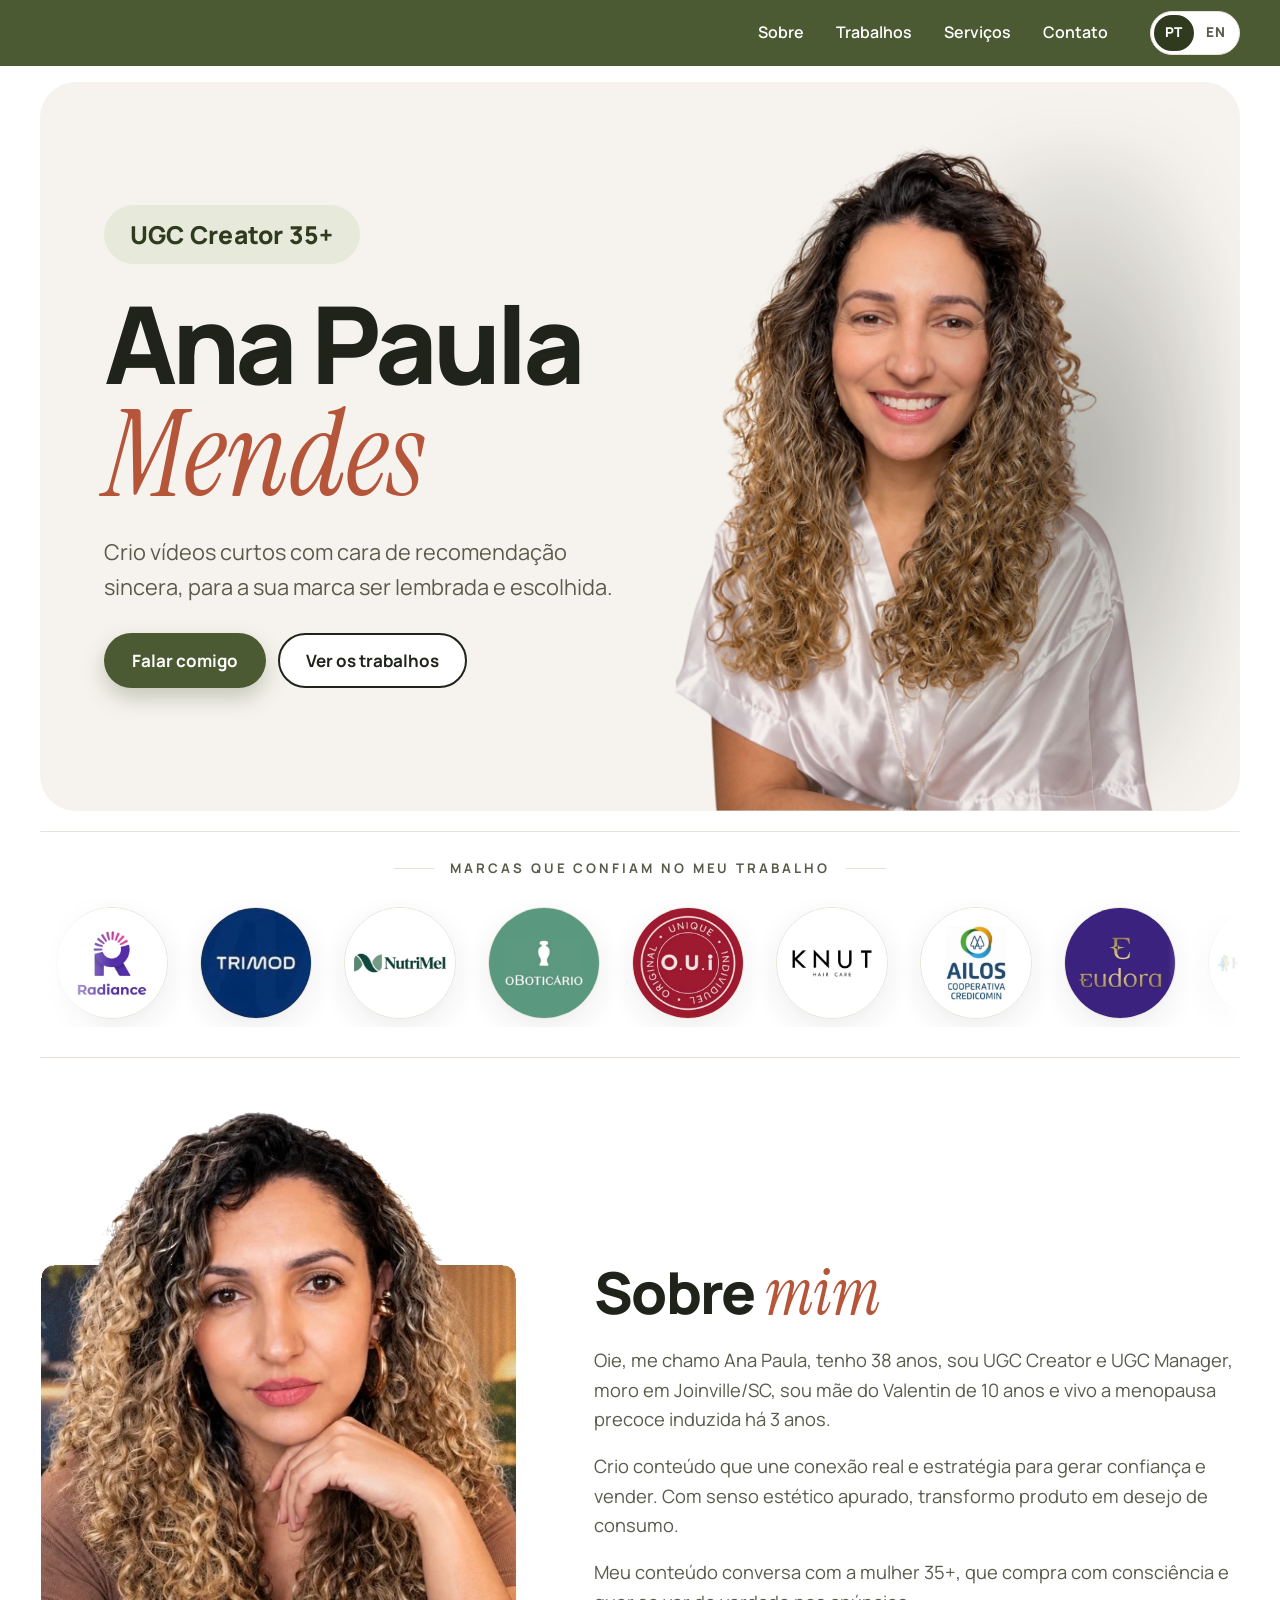
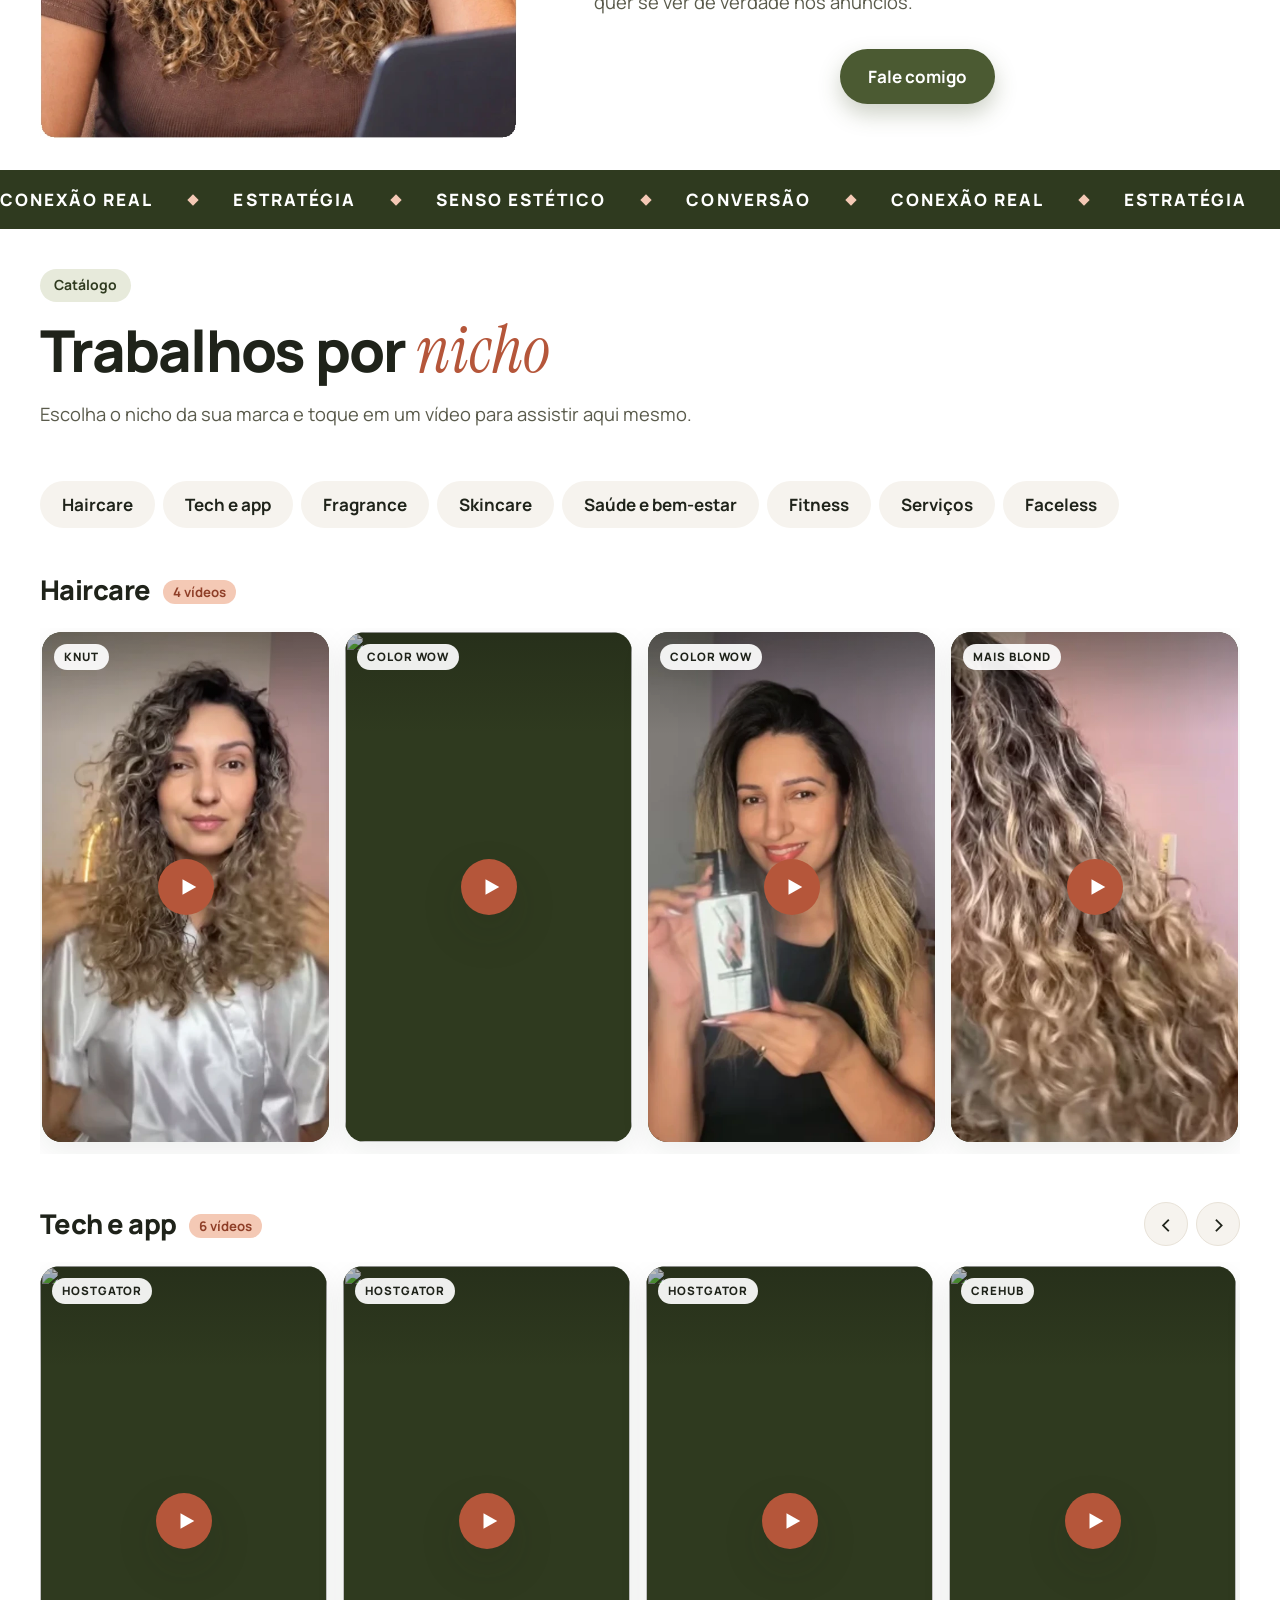
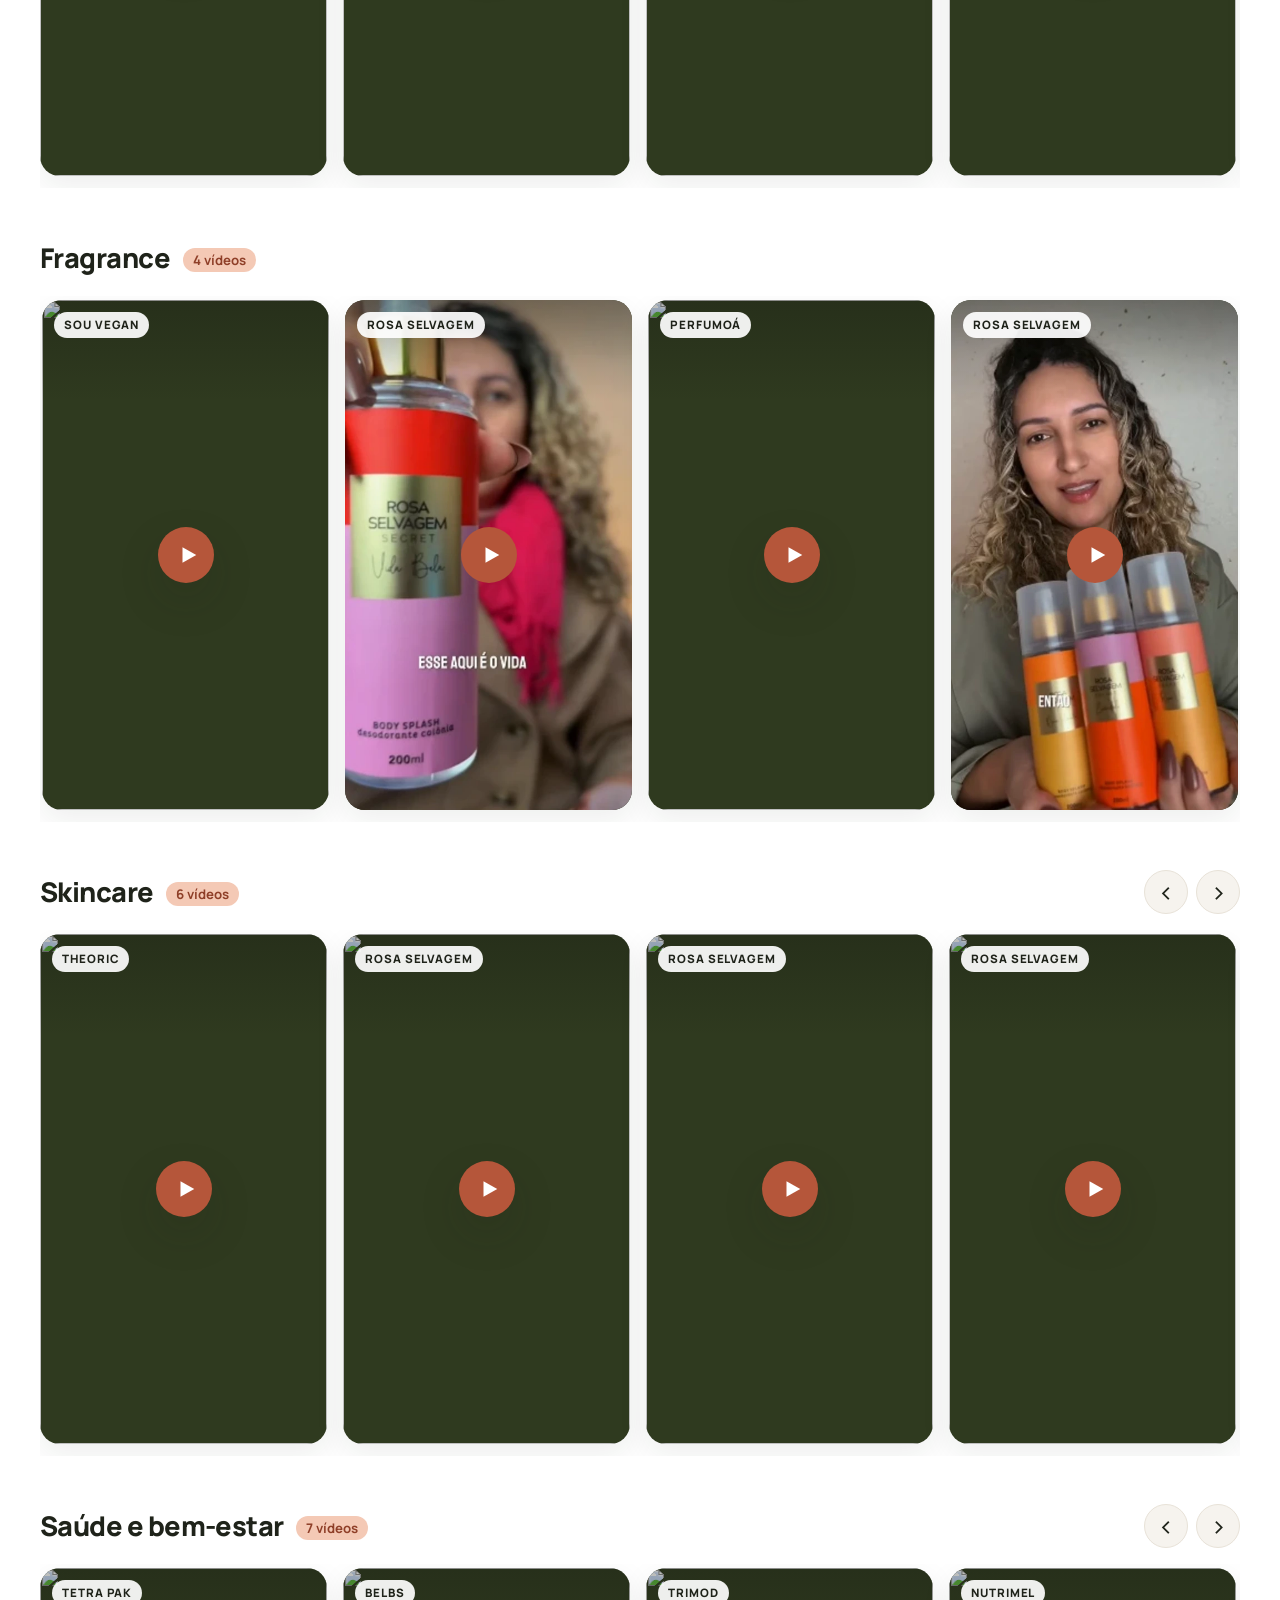
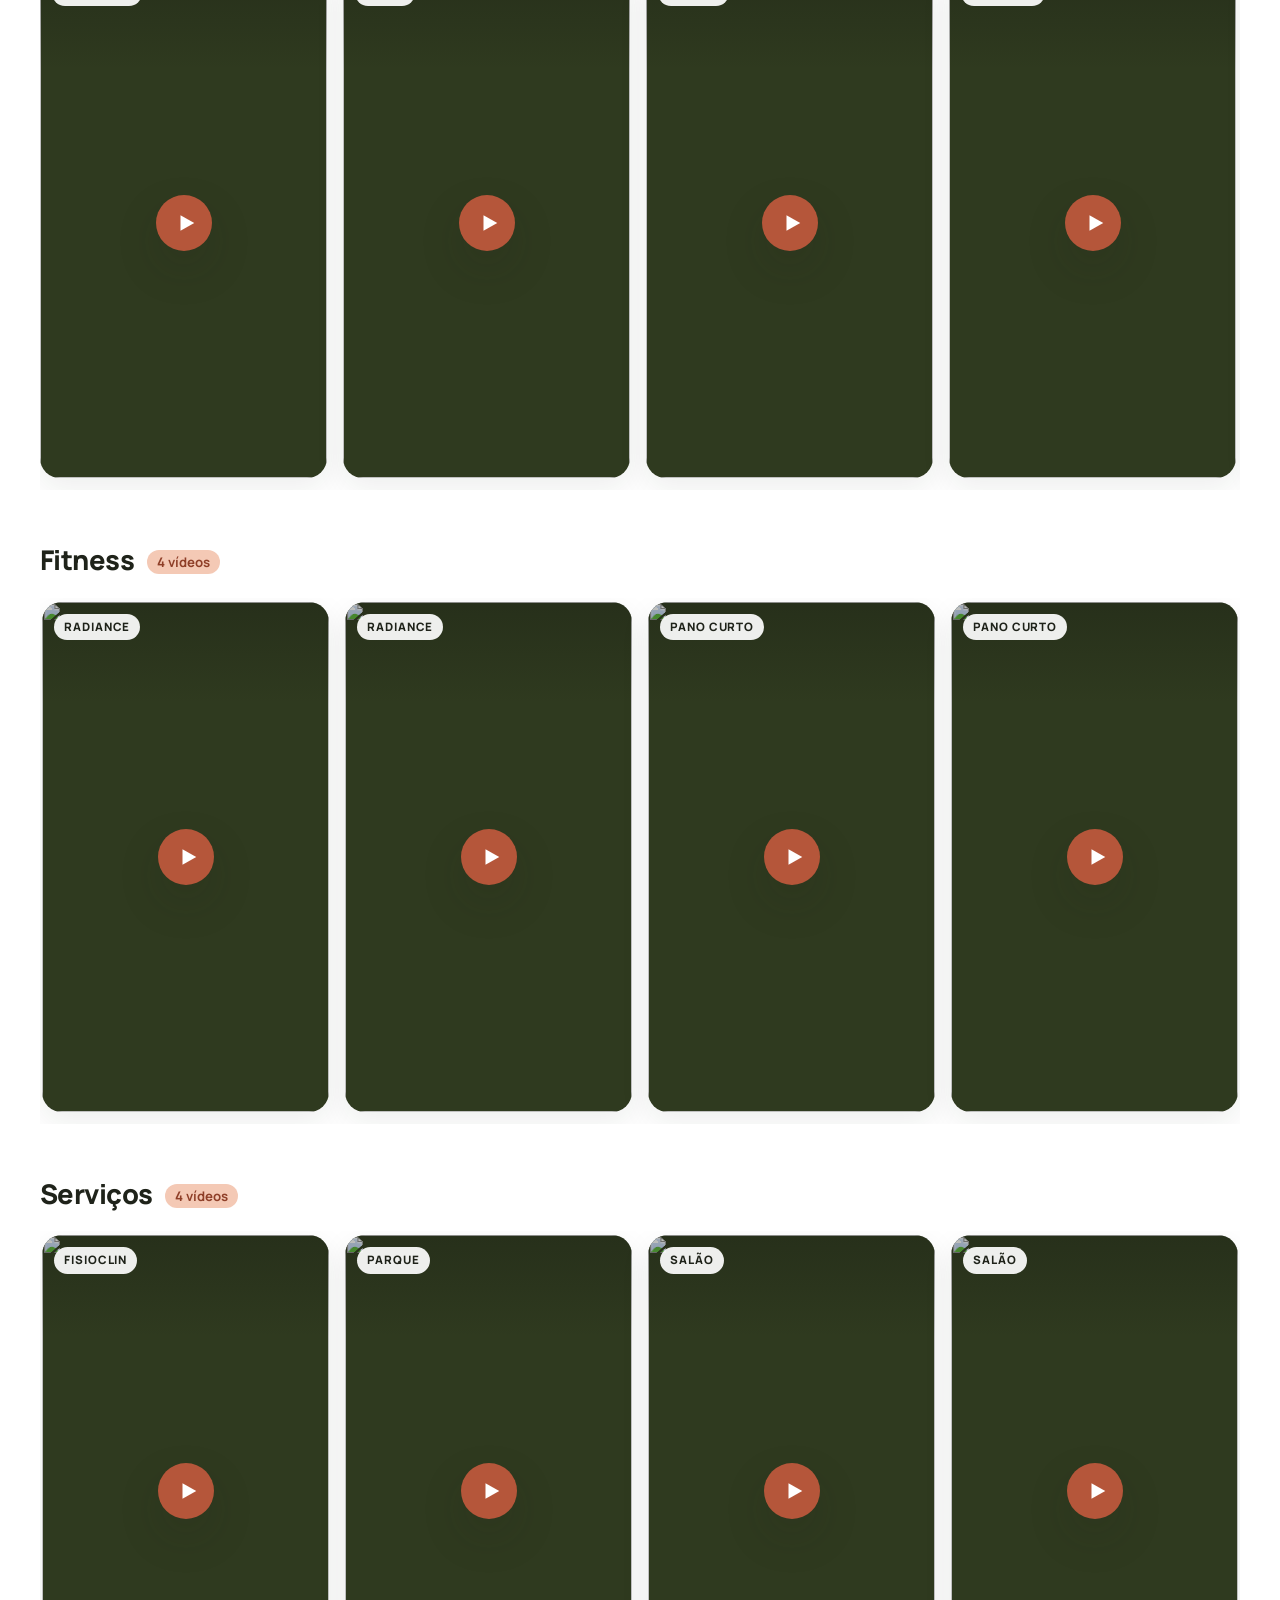
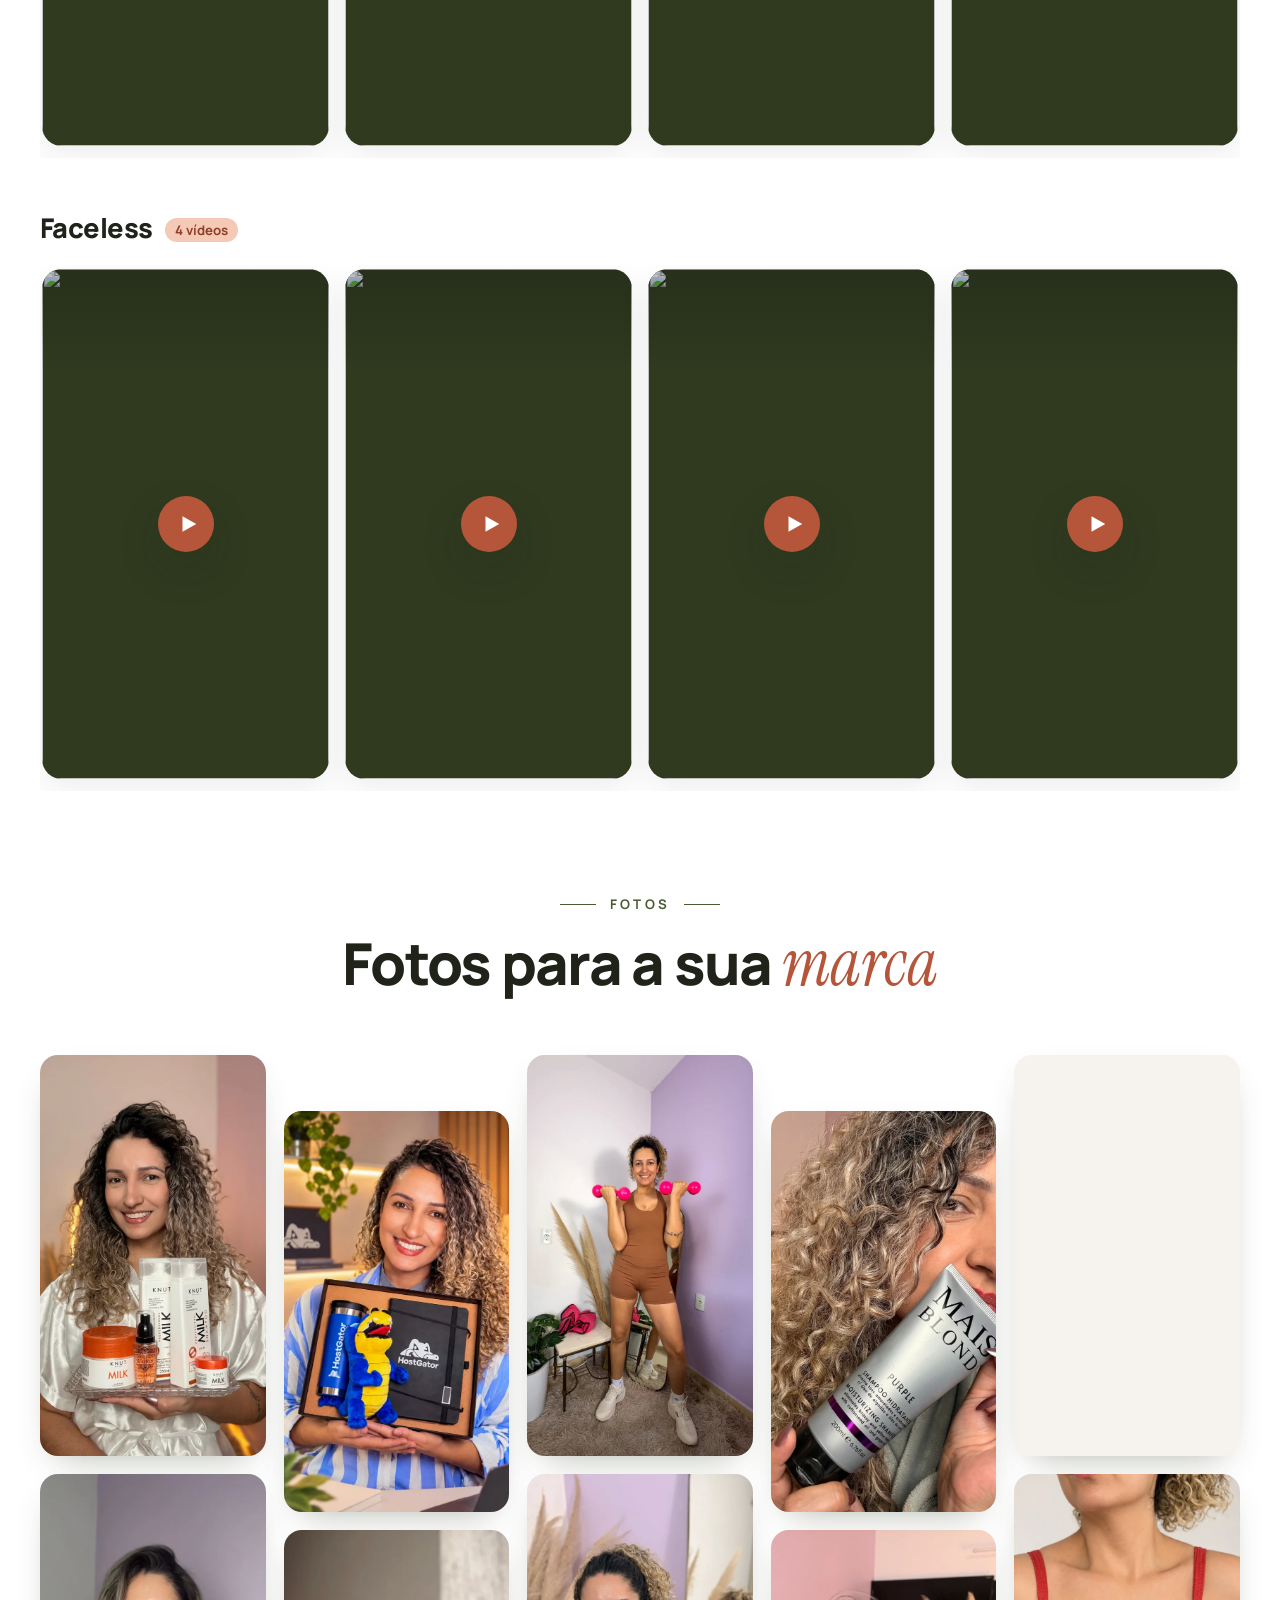
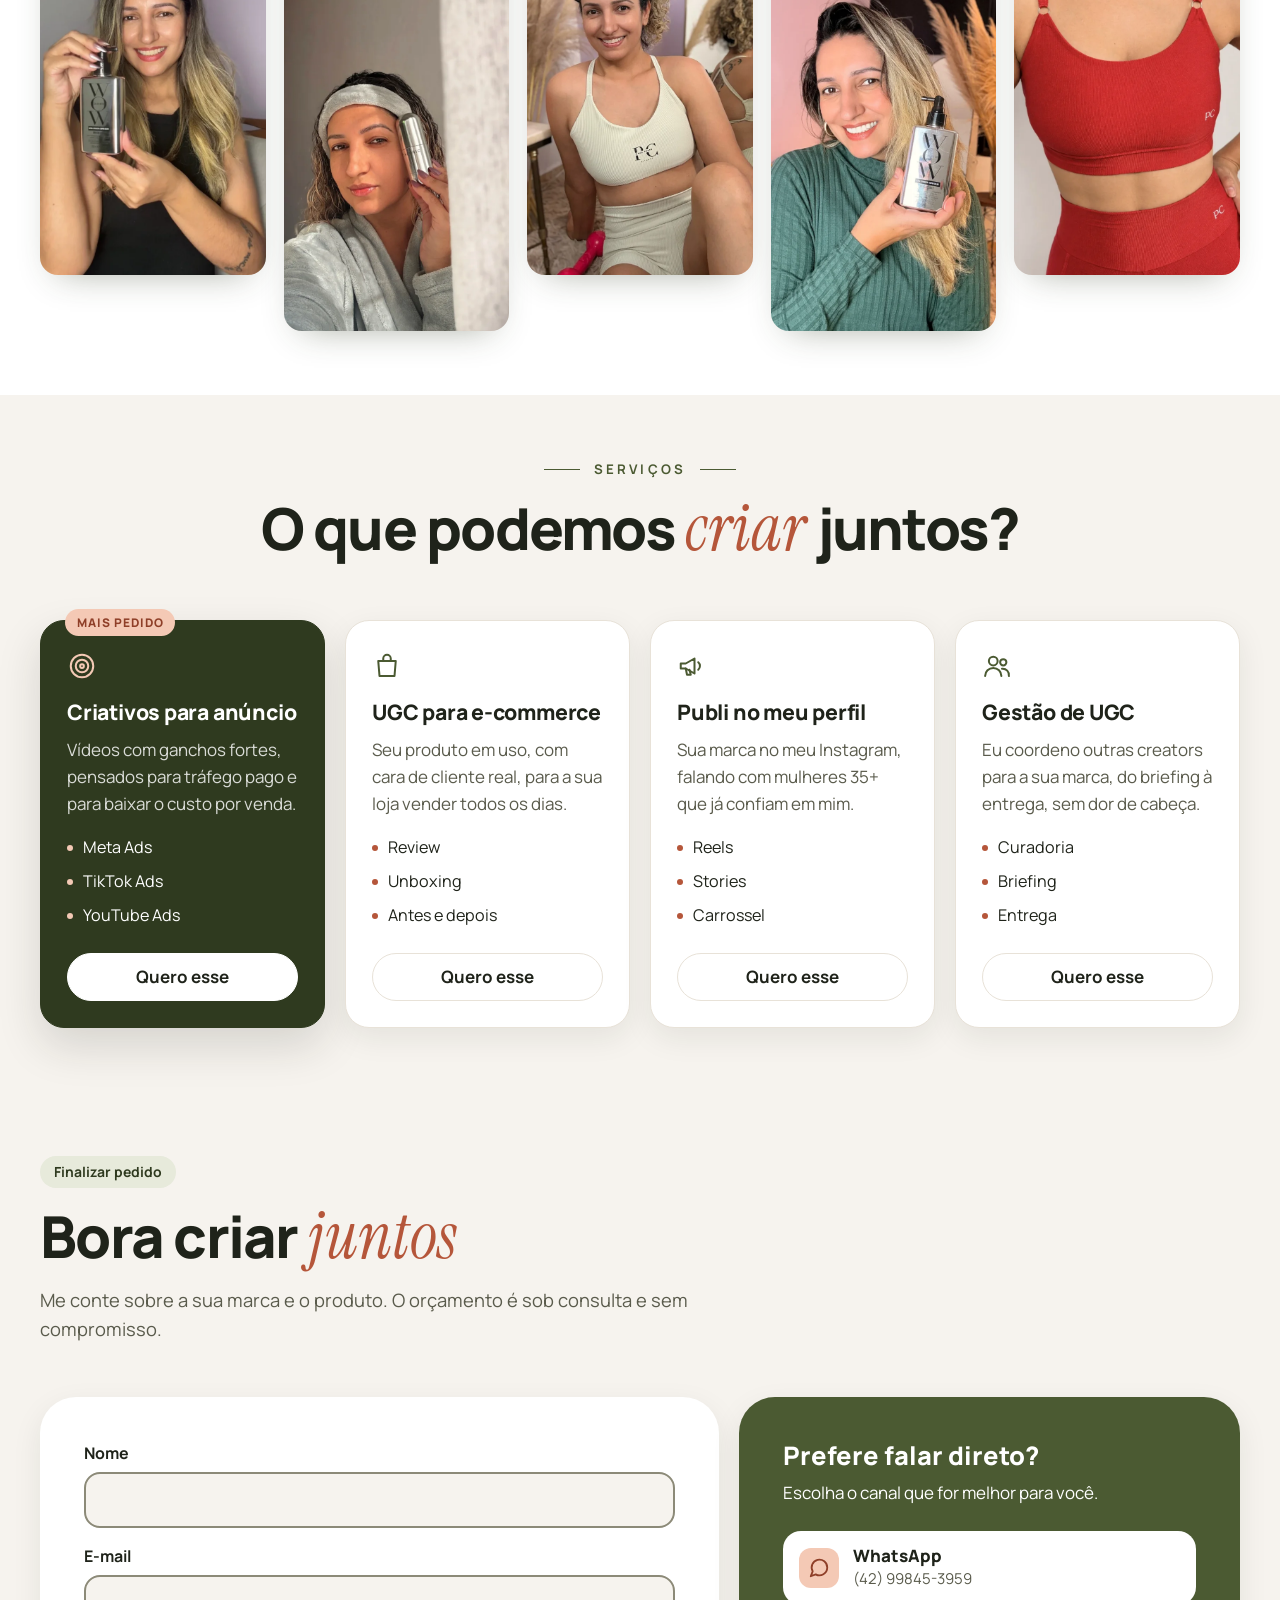
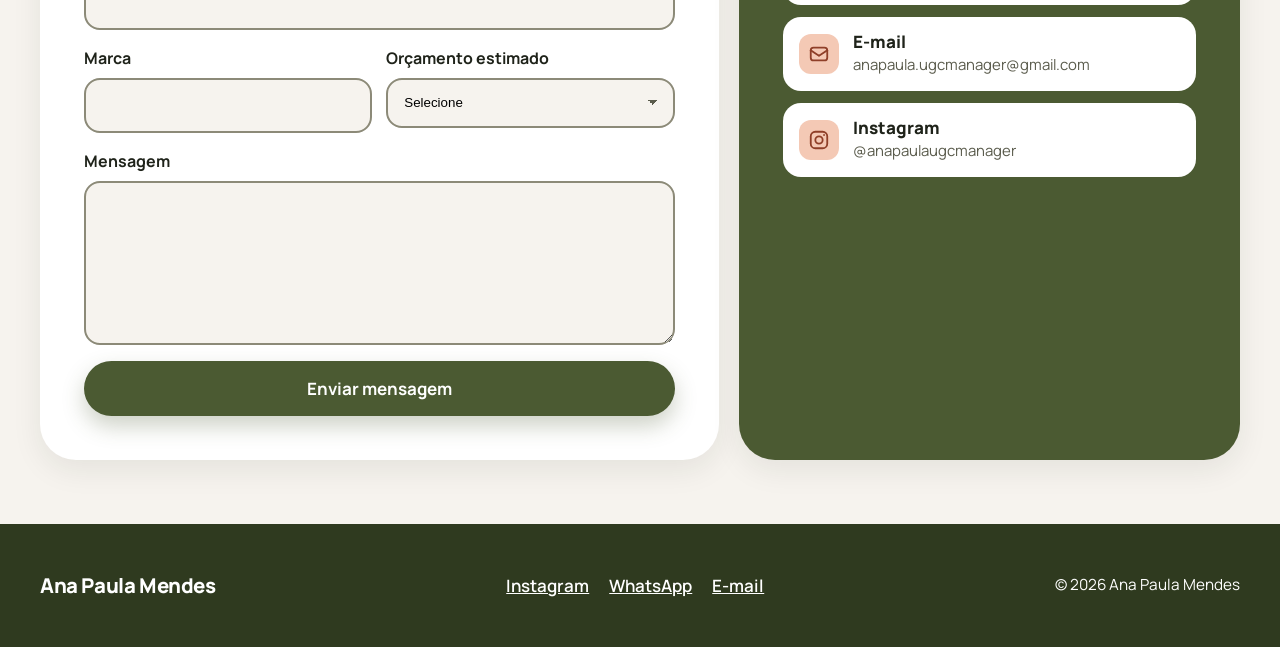
==== commit b2e95110: "Video novo da HostGator como 1o do Tech e app" ====
--- a/index.html
+++ b/index.html
@@ -831,6 +831,7 @@
     { yt: "QK1CwChhF7g", marca: "Mais Blond" }
   ]},
   { nome: "Tech e app", en: "Tech & apps", videos: [
+    { yt: "q3jTZiFoBmc", marca: "HostGator" },
     { yt: "NE6bZiqZ2Xs", marca: "HostGator" },
     { yt: "UeHXeWuaUy8", marca: "HostGator" },
     { yt: "Nxs7HNSP33k", marca: "Crehub" },
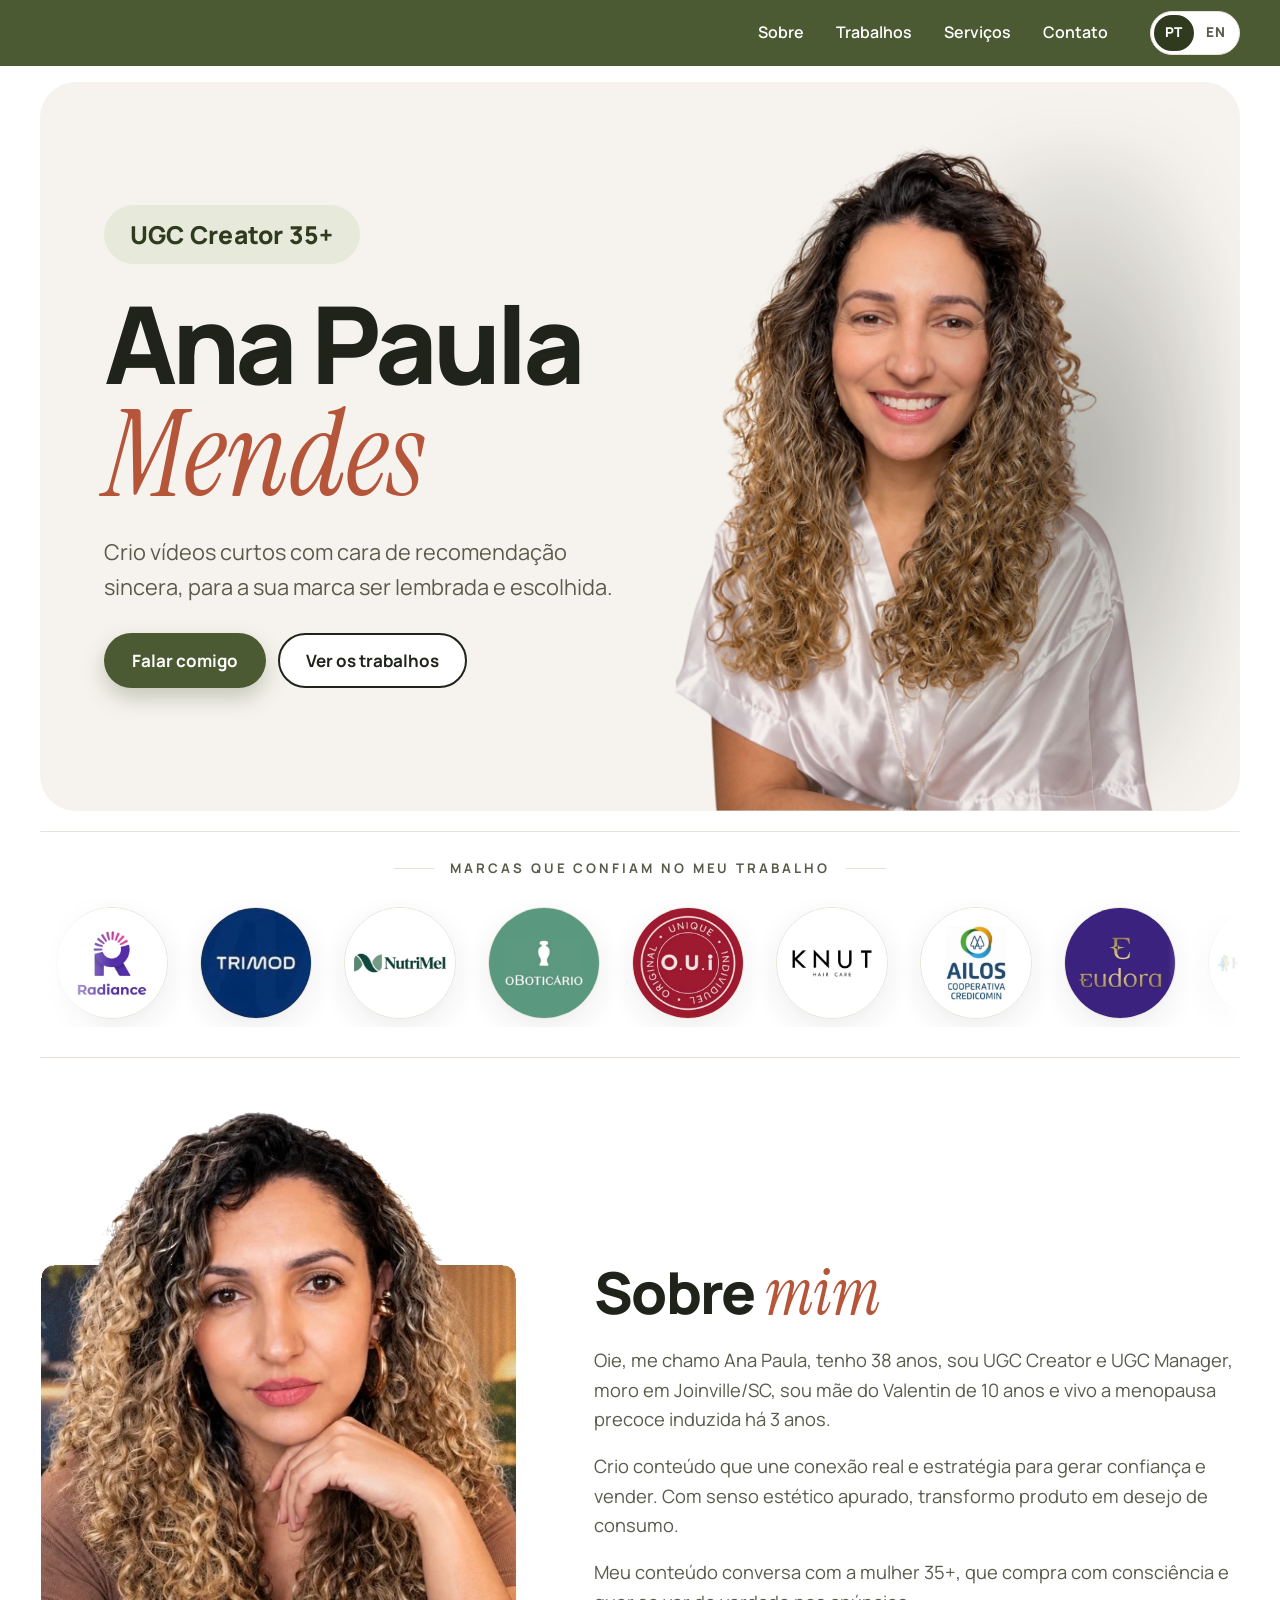
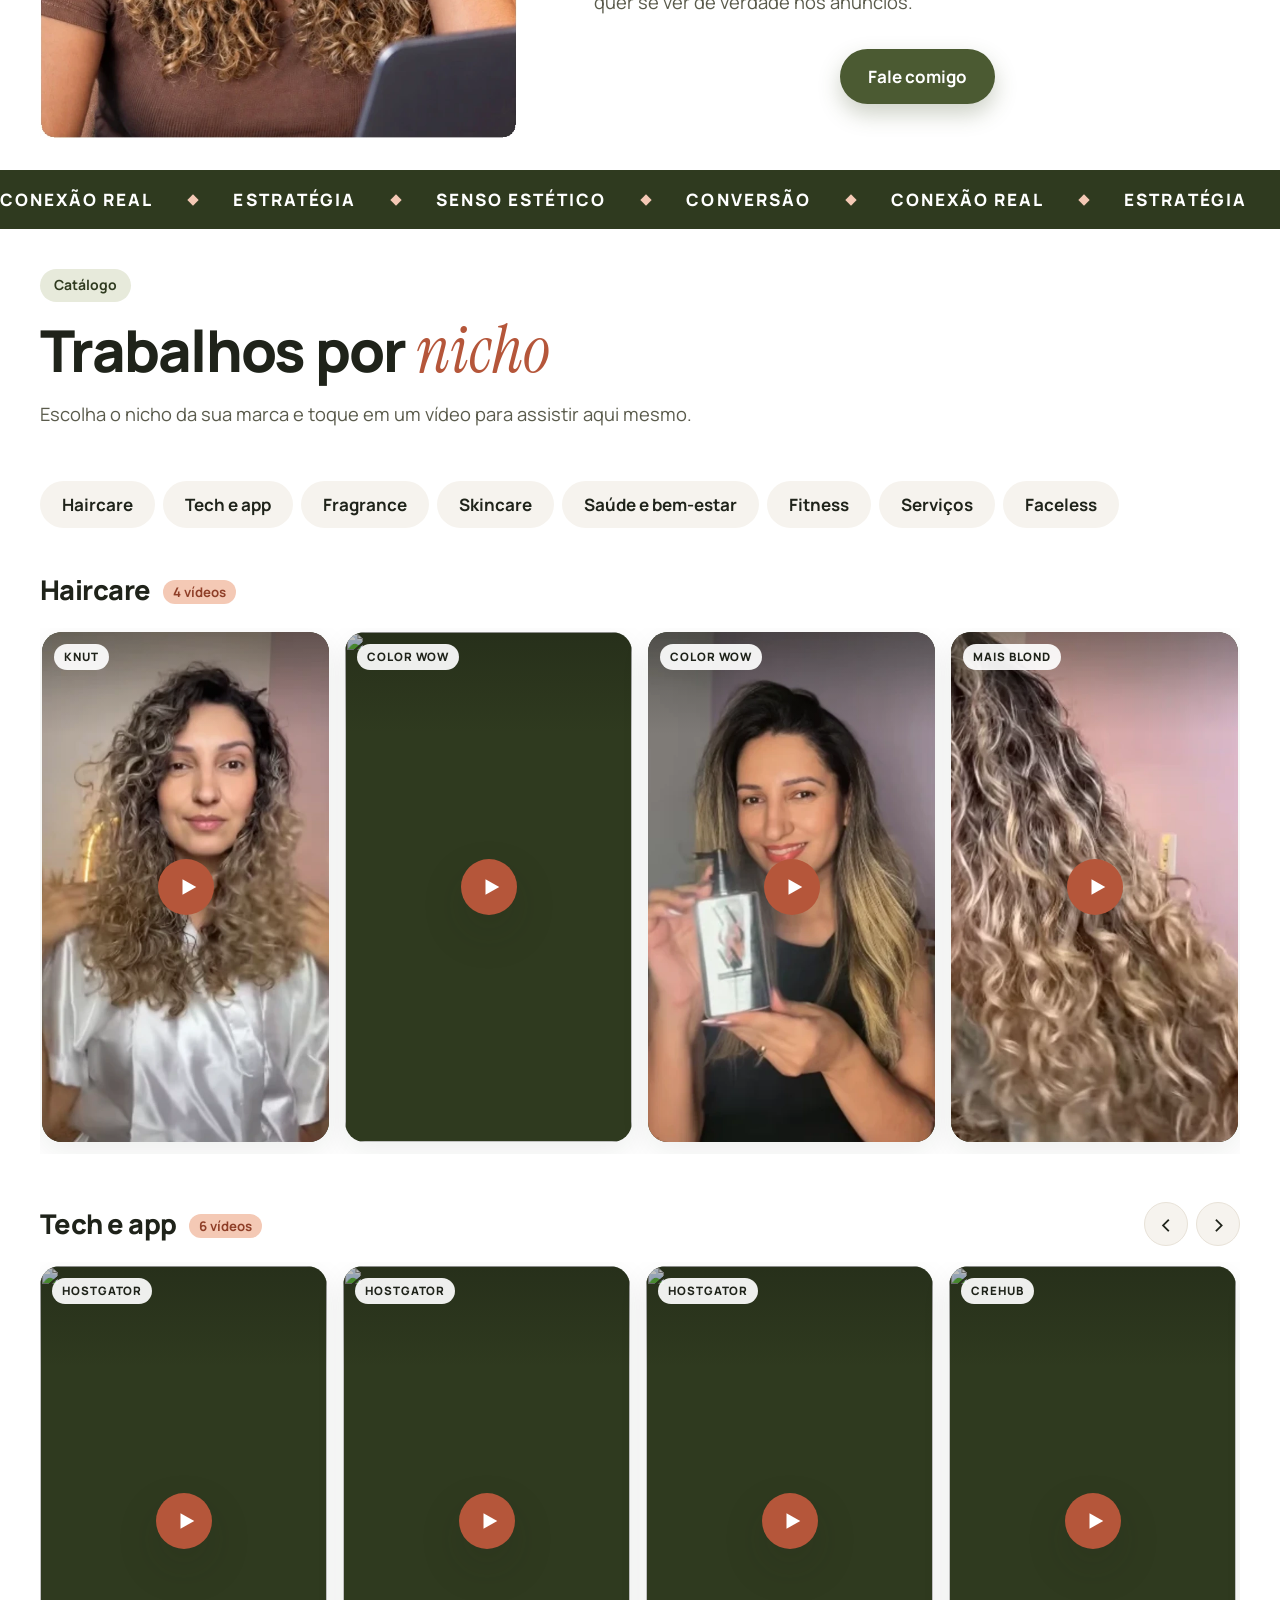
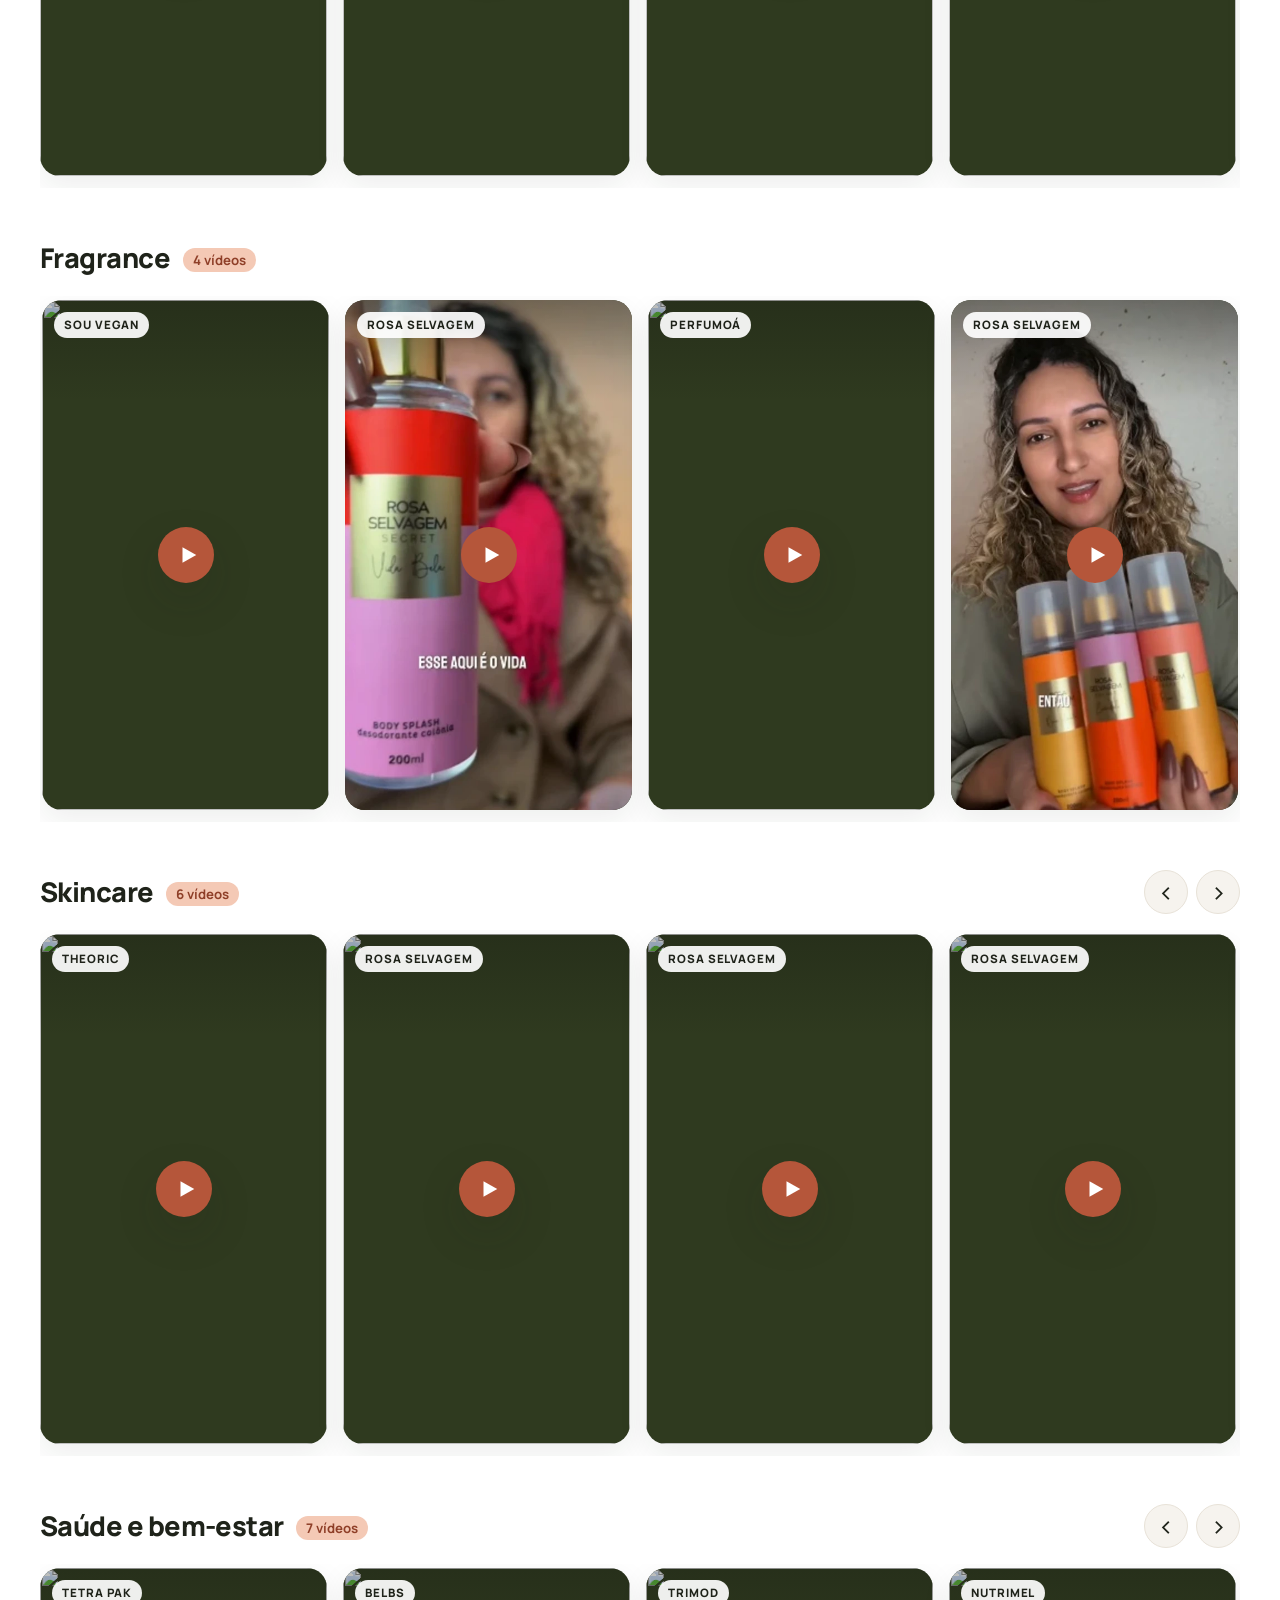
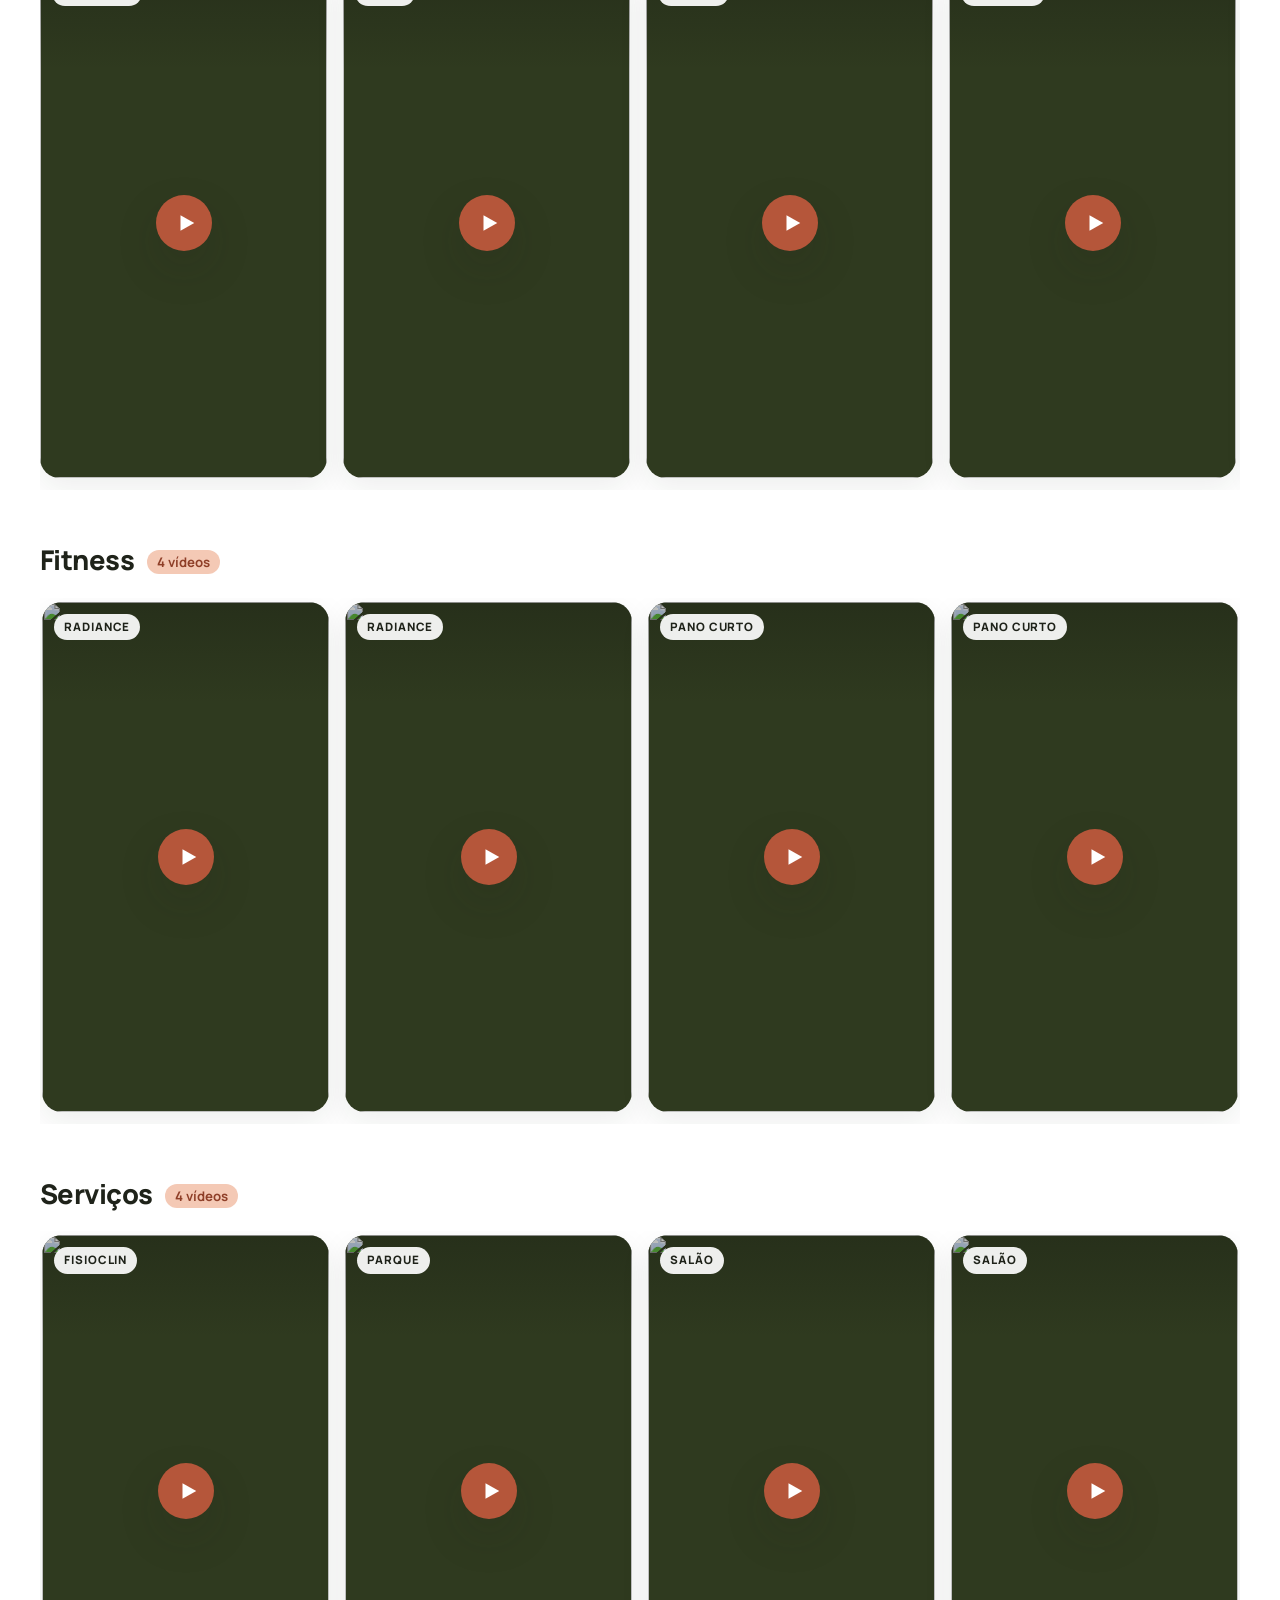
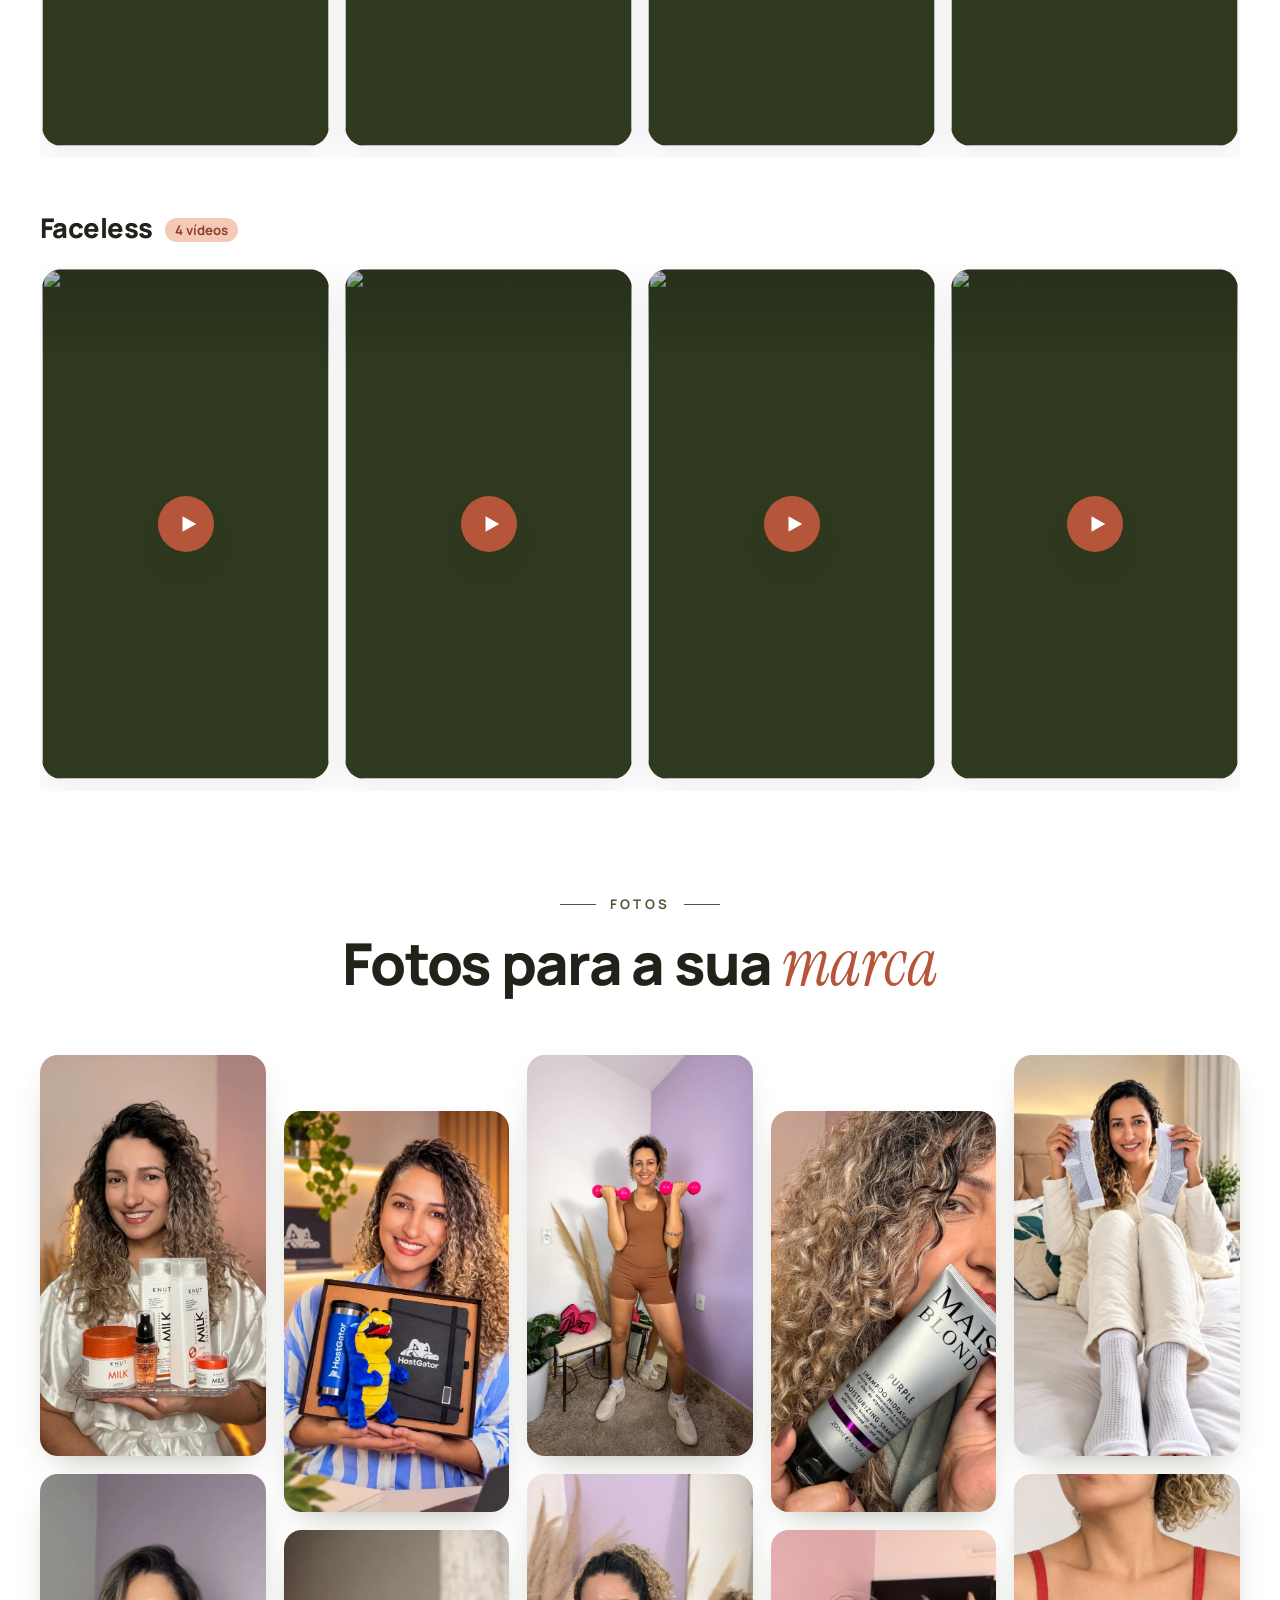
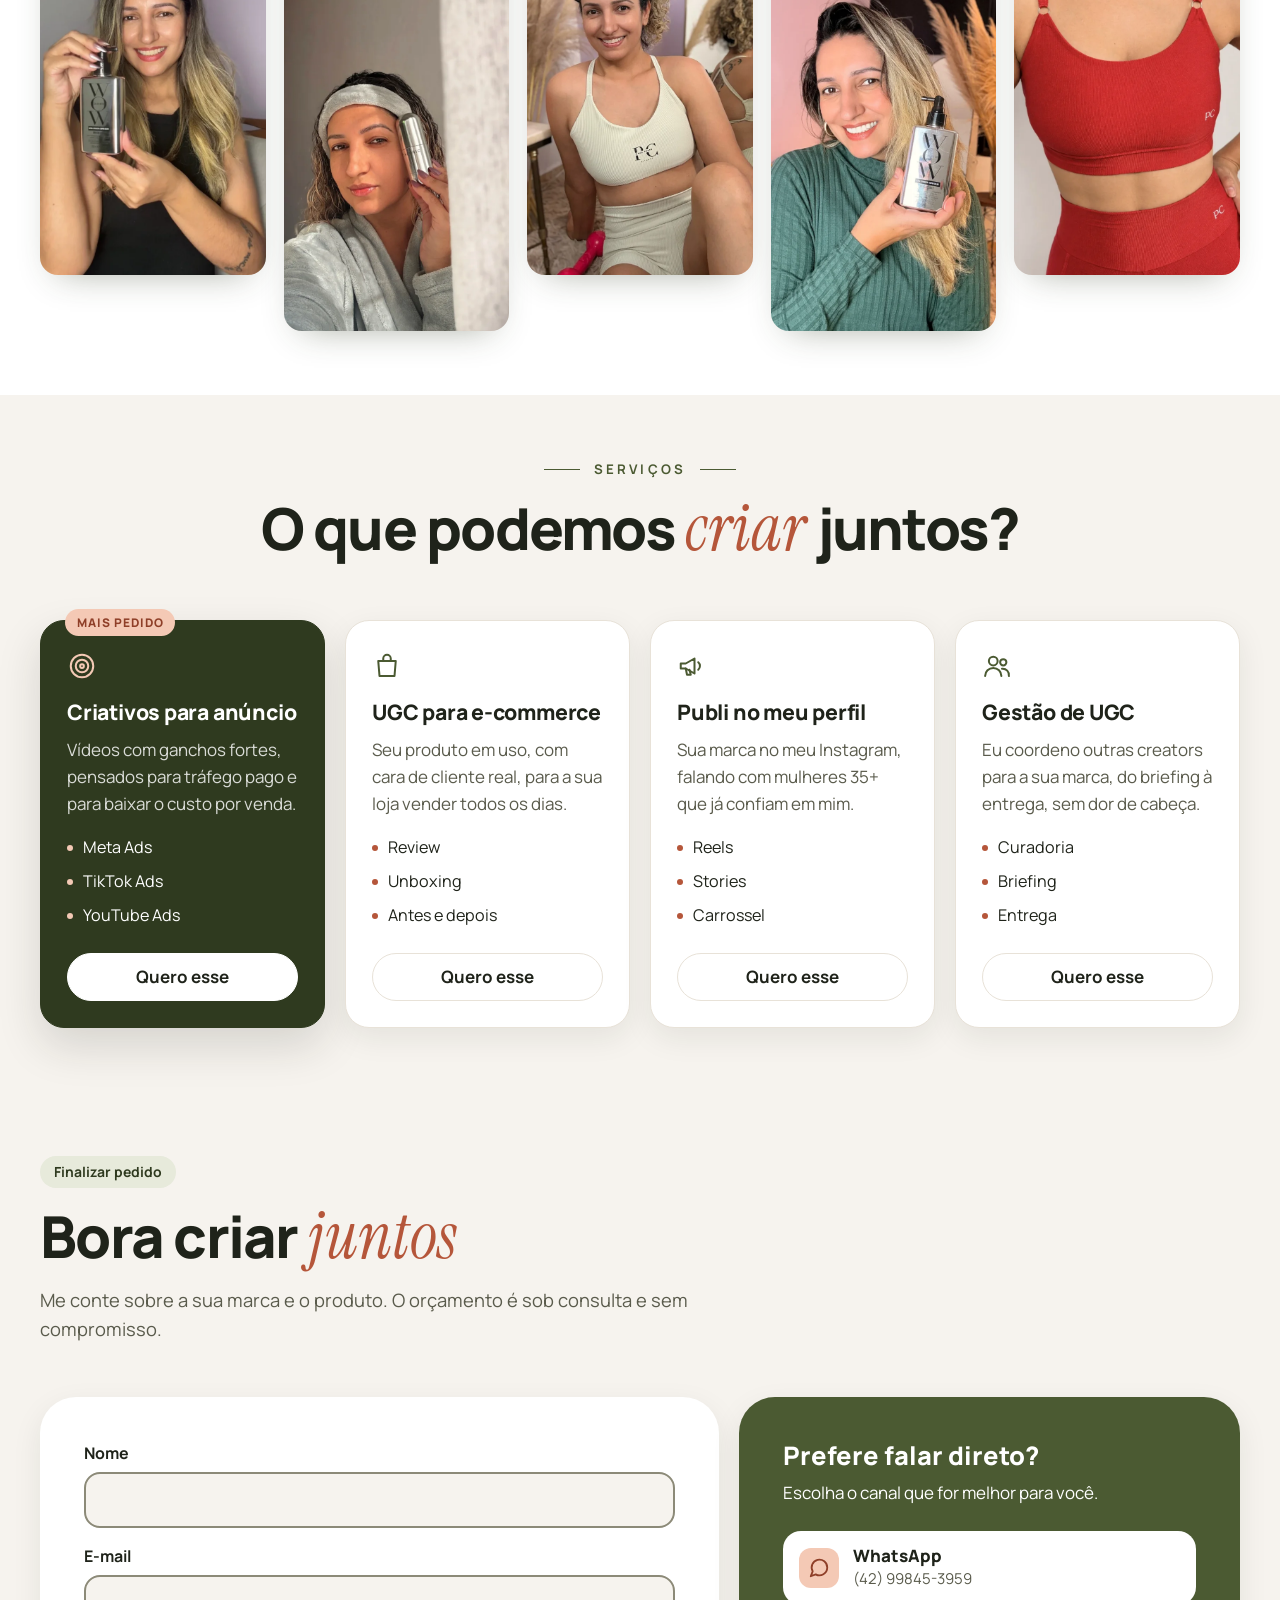
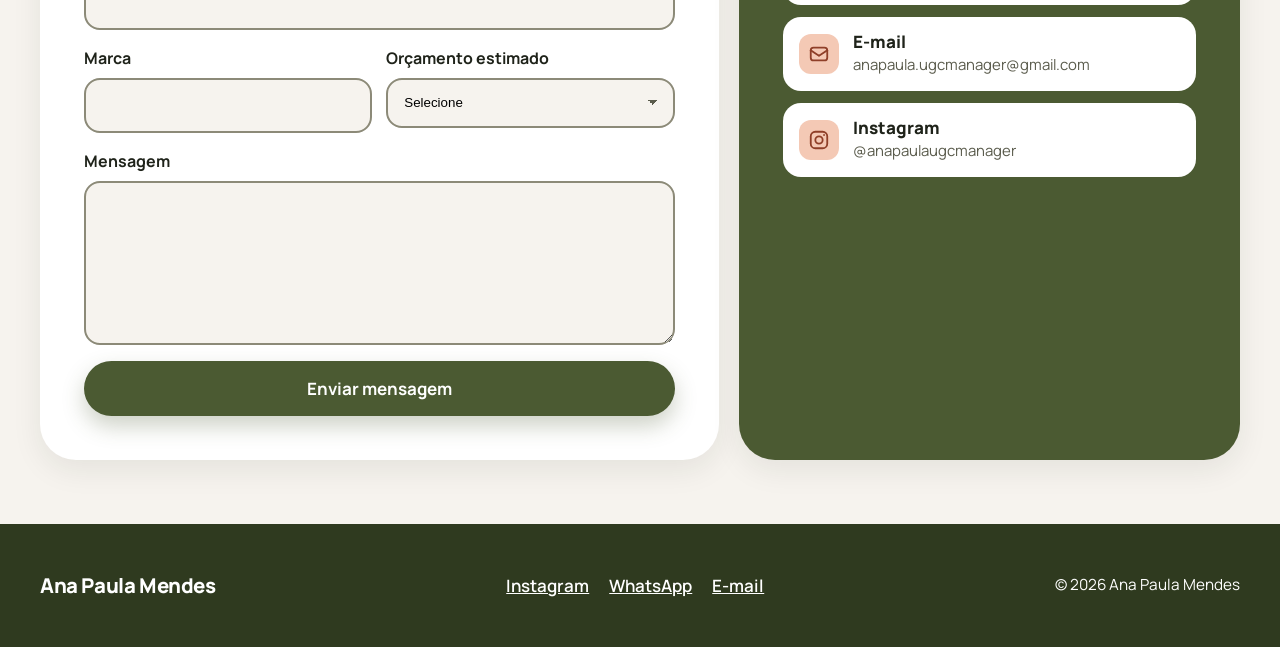
==== commit 6cbf47ef: "Site registra os videos assistidos" ====
--- a/index.html
+++ b/index.html
@@ -1108,6 +1108,20 @@
   window.addEventListener("resize", ajustarSetas);
   carregarVideosDoPainel().then((doPainel) => desenharNichos(doPainel || NICHOS));
 
+  /* Vídeo assistido: conta quando a pessoa clica para ver com som (a prévia sem som do mouse não conta).
+     Cada vídeo conta uma vez por sessão do navegador. Vai para a mesma tabela das visitas,
+     marcado como "video:código", e o painel separa uma coisa da outra. */
+  function registrarAssistido(yt) {
+    if (!yt || !bancoSite || !/^https?:$/.test(location.protocol) || /^(localhost|127\.0\.0\.1|\[::1\])$/.test(location.hostname)) return;
+    const chave = "assistido:" + yt;
+    try {
+      if (sessionStorage.getItem(chave) === "1") return;
+      sessionStorage.setItem(chave, "1");
+    } catch (erro) { /* sem armazenamento: conta mesmo assim */ }
+    bancoSite.from("visitas").insert({ pagina: ("video:" + yt).slice(0, 300), origem: "" })
+      .then(() => {}, () => {});
+  }
+
   /* Contador de visitas do painel: uma visita por sessão do navegador.
      Grava só a página e de onde a pessoa veio. Nada de serviço de fora, nada pedido ao visitante. */
   (function registrarVisita() {
@@ -1230,7 +1244,7 @@
     if (!botao) return;
     const frame = botao.closest(".video-frame");
     if (frame.classList.contains("com-som")) { parar(frame); botao.setAttribute("aria-pressed", "false"); }
-    else { tocar(frame, true); botao.setAttribute("aria-pressed", "true"); }
+    else { tocar(frame, true); botao.setAttribute("aria-pressed", "true"); registrarAssistido(frame.dataset.yt); }
   });
 
   /* Serviços: cards como vitrine, o primeiro em destaque */
